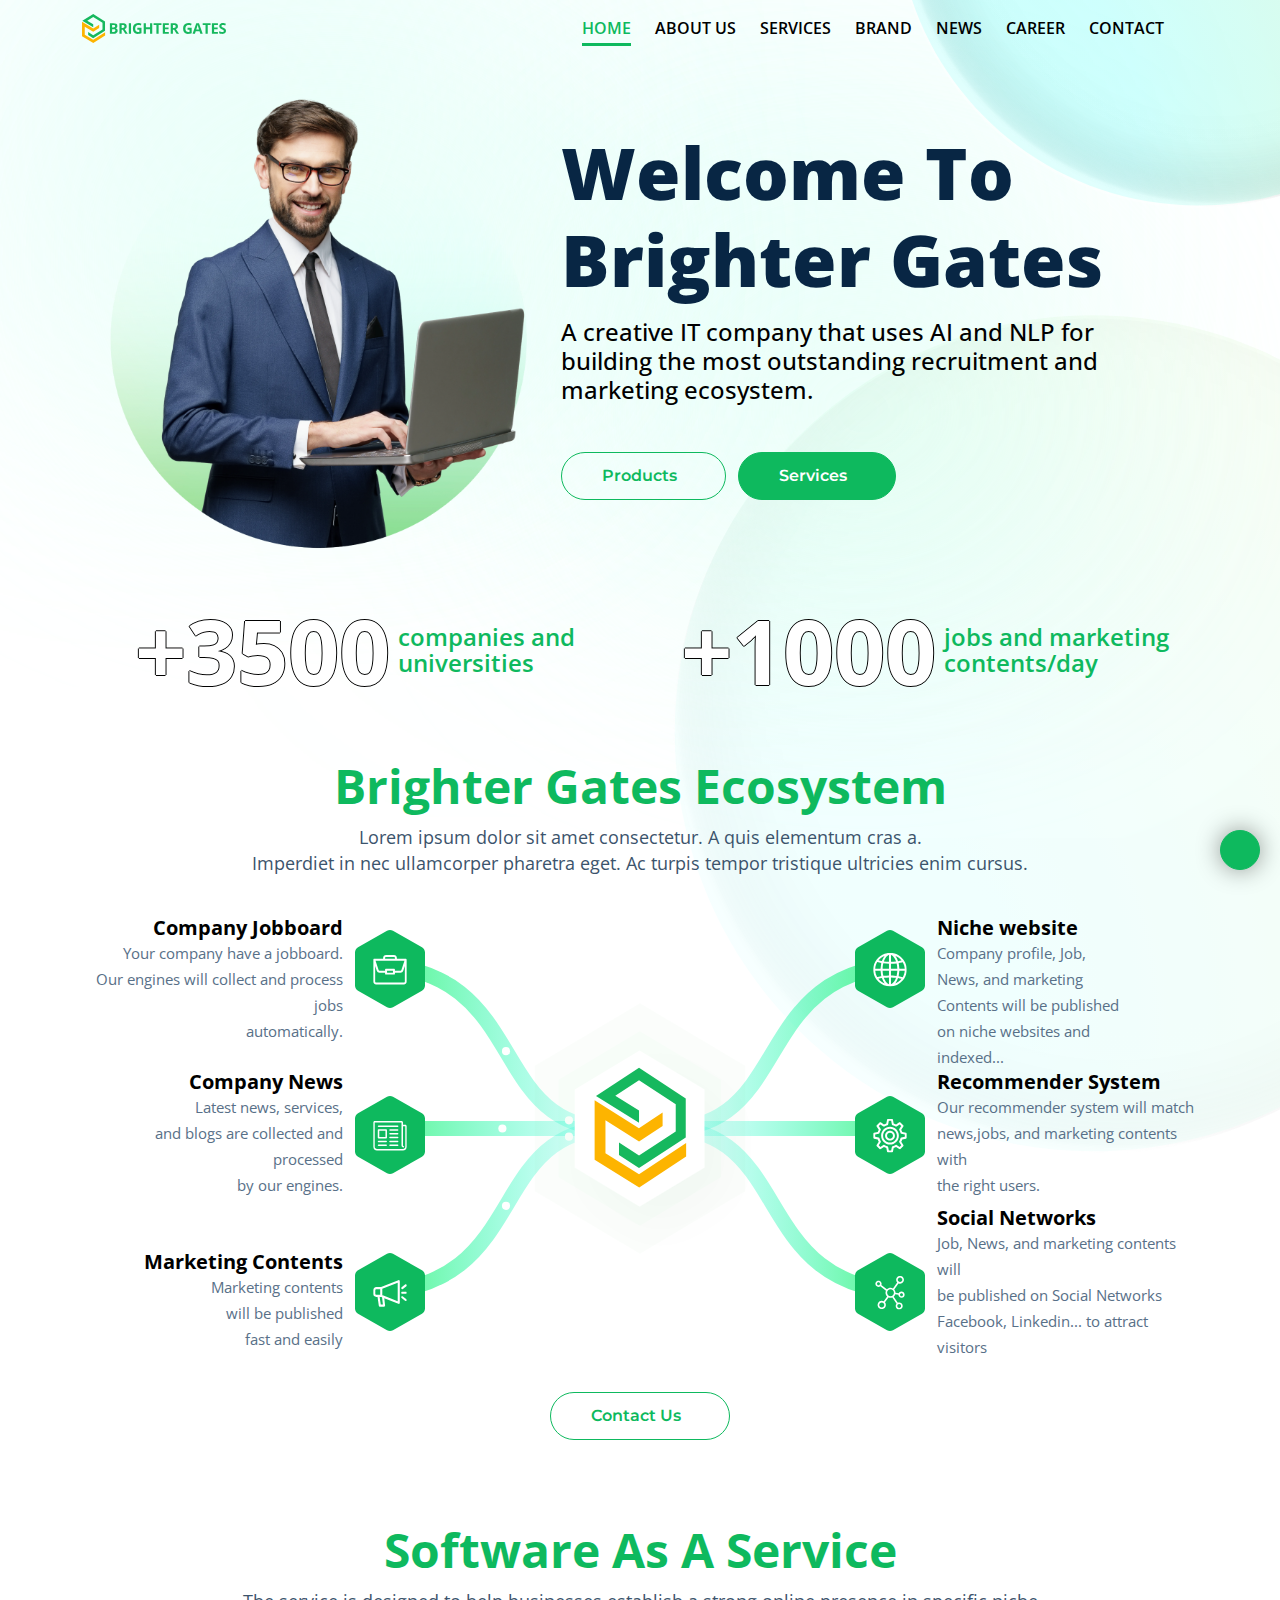
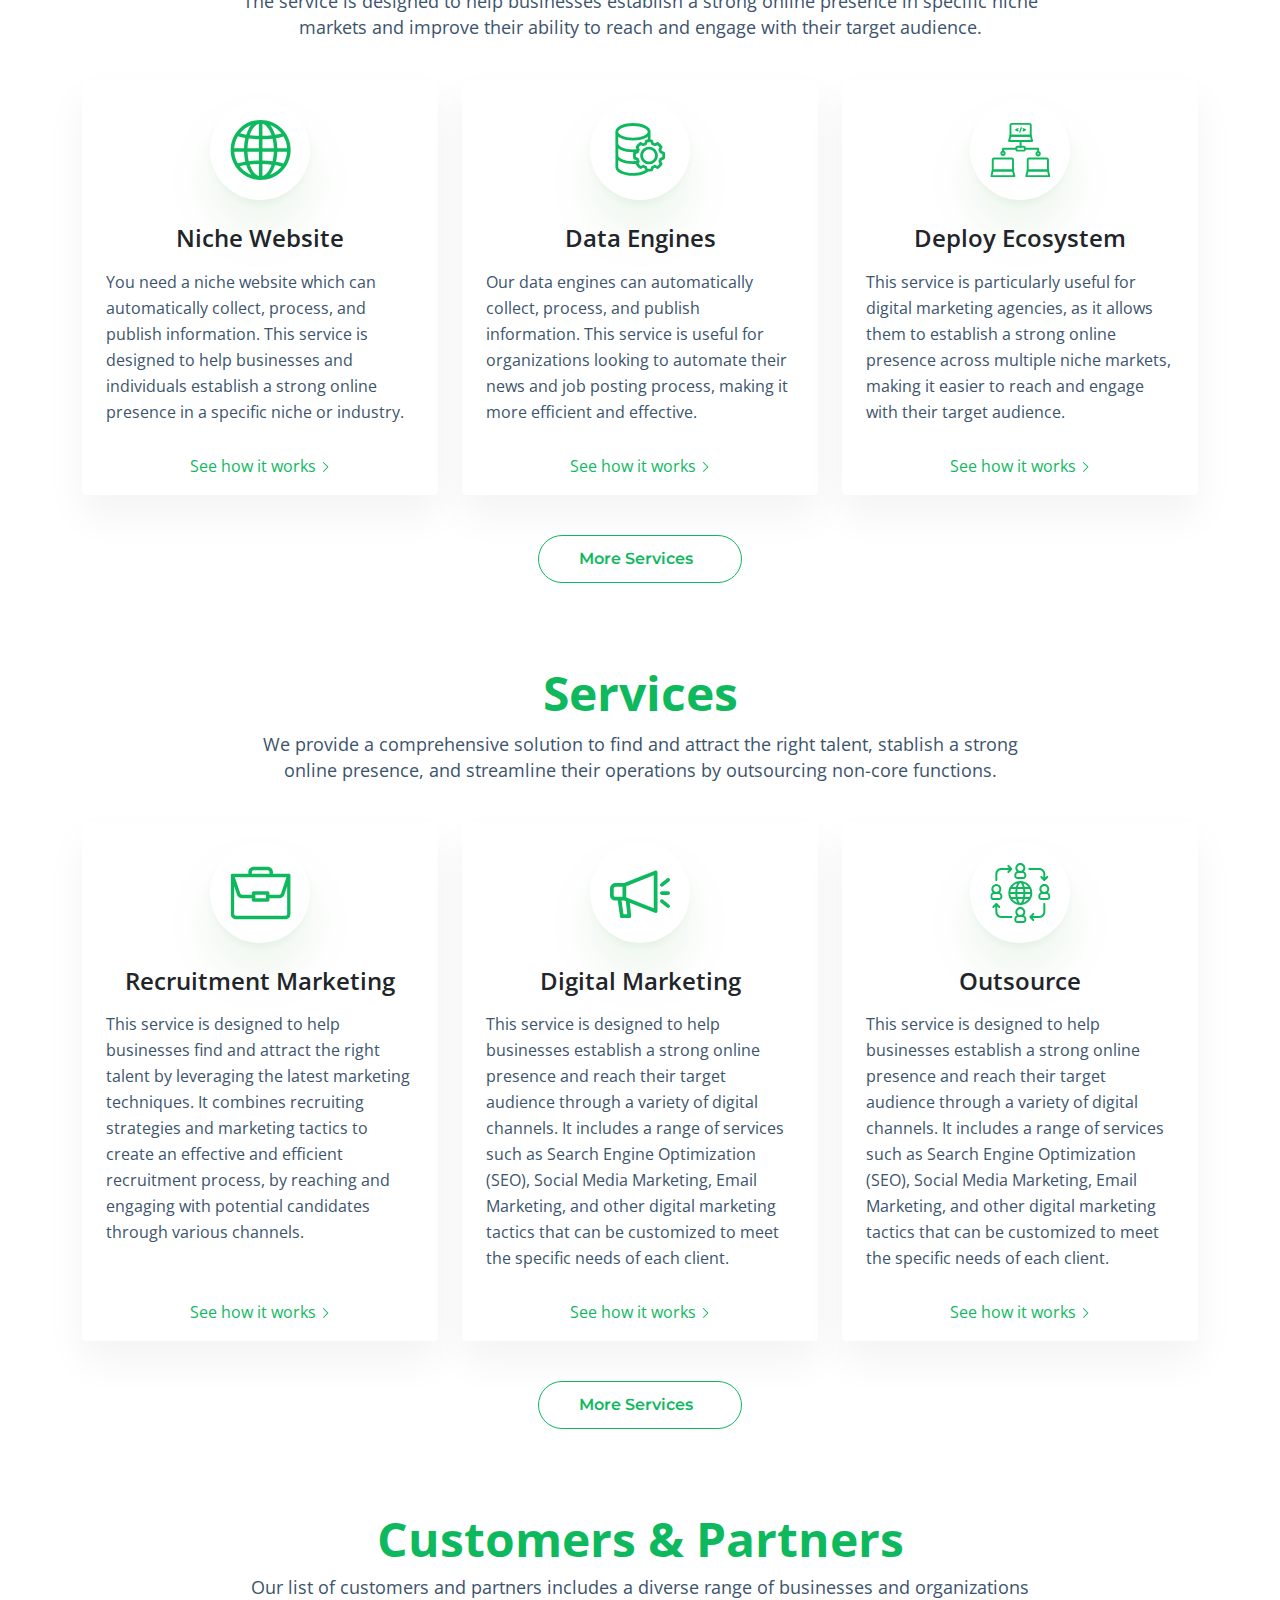
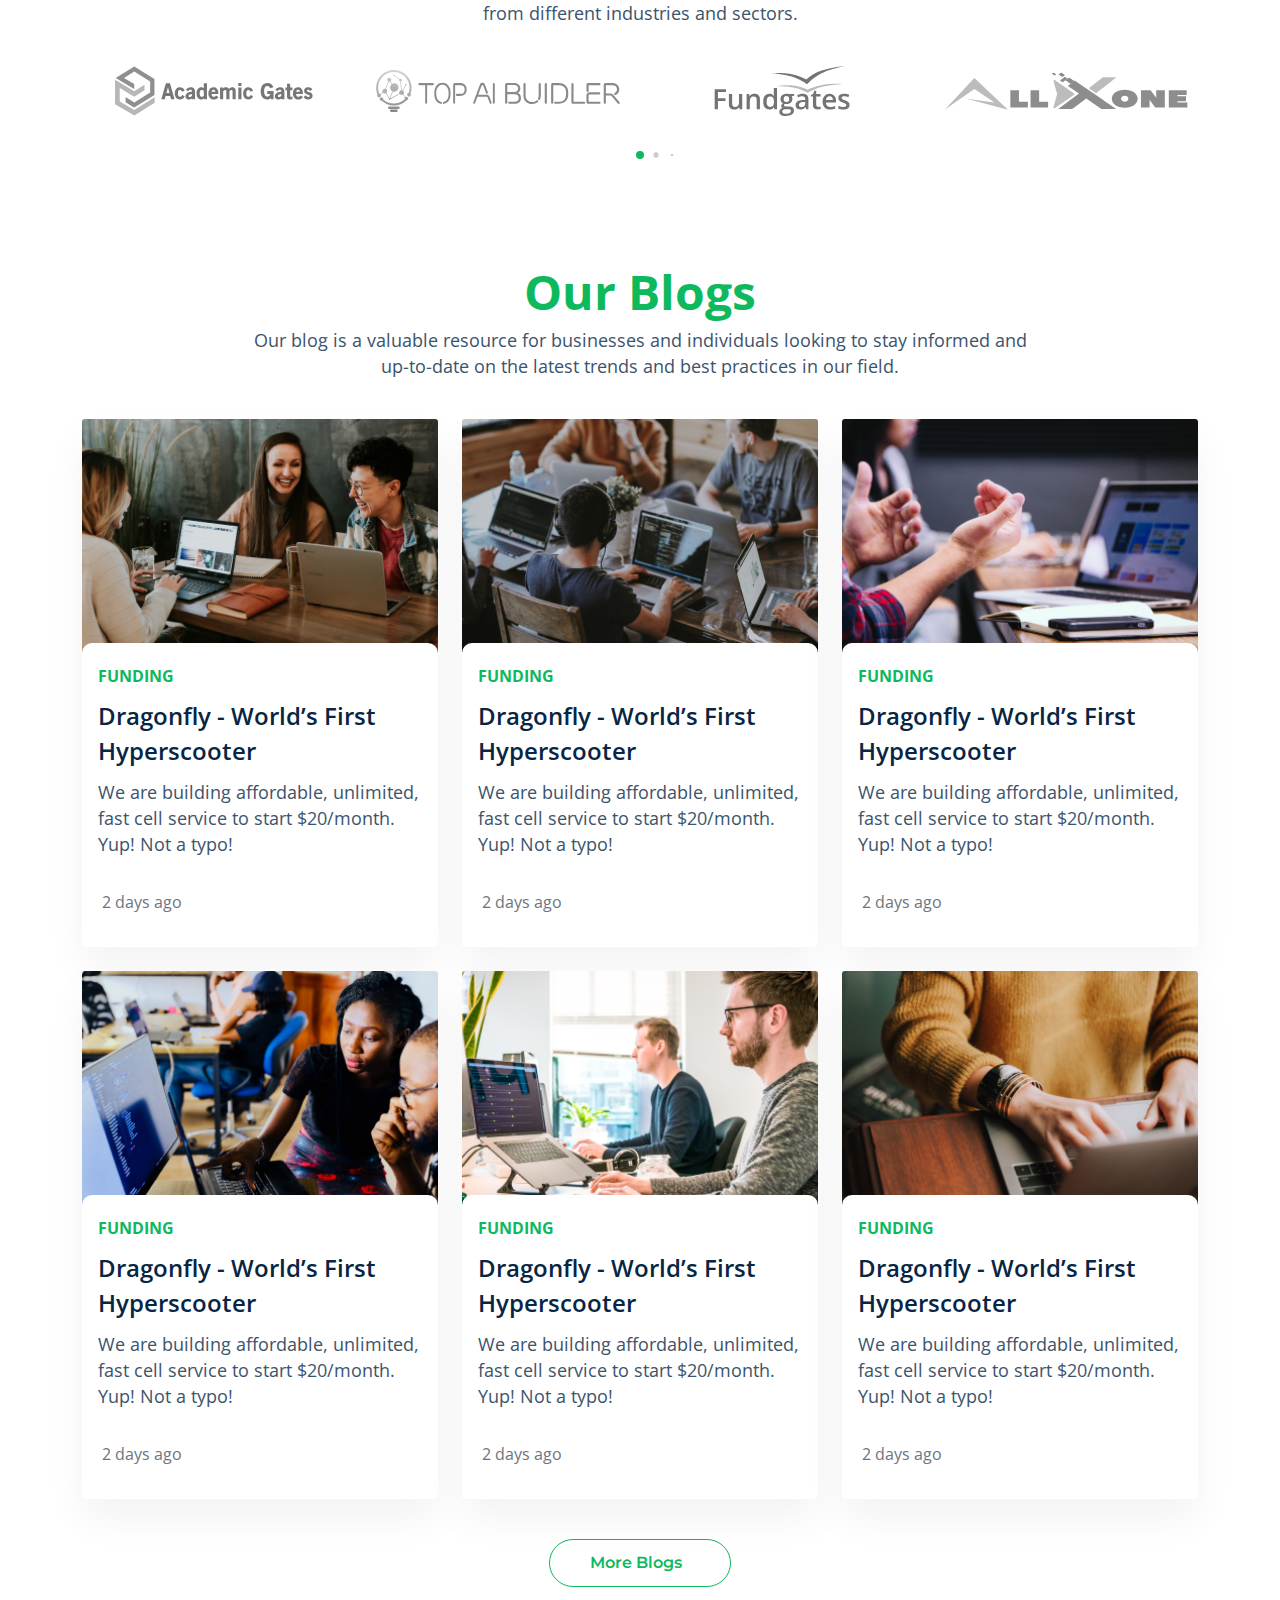
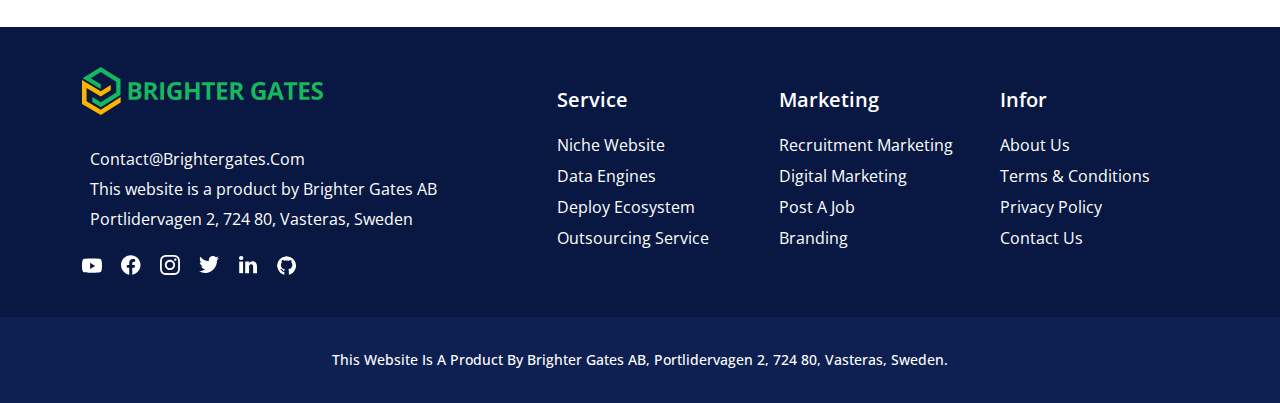
==== index.html @ 7998d8d5 "homepage8" ====
<!DOCTYPE html>
<html lang="en-US">

<head>
    <meta http-equiv="Content-Type" content="text/html; charset=UTF-8">
    <meta name="viewport" content="width=device-width, initial-scale=1">
    <meta http-equiv="X-UA-Compatible" content="IE=edge">
    <meta name="description" content="">
    <meta name="keyword" content="">
    <meta name="author" content="">
    <meta property="og:image" content="assets/img/banner.png">
    <!-- Title -->
    <title>Digital Marketing</title>
    <!-- Favicon -->
    <link rel="icon" type="image/png" sizes="32x32" href="./assets/img/hp-logo4.png">
    <!--Bootstrap css-->
    <link rel="stylesheet" href="assets/css/bootstrap.css">
    <!--Font Awesome css-->
    <link rel="stylesheet" href="https://cdnjs.cloudflare.com/ajax/libs/font-awesome/5.15.0/css/all.min.css"
        integrity="sha512-BnbUDfEUfV0Slx6TunuB042k9tuKe3xrD6q4mg5Ed72LTgzDIcLPxg6yI2gcMFRyomt+yJJxE+zJwNmxki6/RA=="
        crossorigin="anonymous" referrerpolicy="no-referrer" />
    <!--Slicknav css-->
    <link rel="stylesheet" href="assets/css/slicknav.min.css">
    <!--Swiper css-->
    <link rel="stylesheet" href="assets/css/swiper-bundle.min.css">
    <!--style css-->
    <link rel="stylesheet" href="assets/css/home7-style.css">
</head>

<body>
    <header id="header" class="jobguru-header-area stick-top forsticky">

        <div class="menu-animation">
            <div id="body-background"></div>
            <div class="container">
                <div class="row align-items-center">
                    <div class="col-lg-3 menuRight">
                        <div class="site-logo">
                            <a href="index.html">
                                <img src="./assets/img/logo.svg" alt="jobguru" class="non-stick-logo" />
                                <img src="./assets/img/logo.svg" alt="jobguru" class="stick-logo" />
                            </a>
                        </div>
                        <div>
                            <span onclick="openNav()" class="navIcon">&#9776;</span>
                        </div>

                    </div>
                    <div class="col-lg-9">
                        <nav class="header-menu sidenav" id="mySidenav">
                            <div class="container position-relative">
                                <a href="javascript:void(0)" class="closebtn navIcon" onclick="closeNav()">&times;</a>
                                <nav id="navigation" class="text-end">
                                    <ul id="jobguru_navigation">
                                        <li class="active has-children">
                                            <a class="has-children-link" href="#">Home</a>
                                        </li>
                                        <li class=" has-children">
                                            <a class="has-children-link" href="#">About Us</a>
                                        </li>
                                        <li class="has-children">
                                            <a class="has-children-link" href="#">Services</a>
                                        </li>
                                        <li class="has-children">
                                            <a class="has-children-link" href="#">Brand</a>
                                        </li>
                                        <li class="has-children">
                                            <a class="has-children-link" href="#">News</a>
                                        </li>
                                        <li class="has-children">
                                            <a class="has-children-link" href="#">Career</a>
                                        </li>
                                        <li class="has-children">
                                            <a class="has-children-link" href="#">Contact</a>
                                        </li>
                                    </ul>
                                </nav>
                            </div>
                        </nav>
                    </div>
                </div>
            </div>
        </div>
    </header>
    <!-- Header Area End -->

    <!-- Banner Area Start -->
    <section class="jobguru-banner-area">
        <div class="banner-text">
            <div class="container">
                <div class="row align-items-center ps-4 pe-4">
                    <div class="col-lg-5 col-md-5">
                        <img width="100%" src="./assets/img/banner.png">
                    </div>
                    <div class="col-lg-7 col-md-7 banner-img">
                        <div class="banner-search">
                            <h4>
                                Welcome to<br>
                                Brighter Gates
                            </h4>
                            <h1 class="mt-3">
                                A creative IT company that uses AI and NLP for building the most outstanding recruitment
                                and marketing ecosystem.
                            </h1>
                            <div class="col-md-12">
                                <div class="load-more mt-5 text-lg-start">
                                    <a href="" class="jobguru-btn me-2">
                                        Products
                                        <i class='fas fa-arrow-right ms-2'></i>
                                    </a>
                                    <a href="" class="jobguru-btn-left mt-0 ml-2 mr-2">
                                        Services
                                        <i class='fas fa-arrow-right ms-2'></i>
                                    </a>
                                </div>
                            </div>

                        </div>
                    </div>
                </div>
            </div>
        </div>
    </section>
    <!-- Banner Area End -->

    <!-- -->
    <section class="section_50 mt-4">
        <div class="container">
            <div class="row totalJob">
                <div class="col-md-6 col-6">
                    <div class="d-lg-flex d-block align-items-center justify-content-center">
                        <div class="text-border me-2">
                            +3500
                        </div>
                        <div class="textPrimary">
                            companies and <br>
                            universities
                        </div>
                    </div>
                </div>
                <div class="col-md-6 col-6">
                    <div class="d-lg-flex d-block align-items-center justify-content-center">
                        <div class="text-border me-2">
                            +1000
                        </div>
                        <div class="textPrimary">
                            jobs and marketing<br>
                            contents/day
                        </div>
                    </div>
                </div>
            </div>
        </div>
    </section>
    <!-- -->

    <!-- -->
    <section class="section_50">
        <div class="container">
            <div class="row">
                <div class="col-md-12 mb-0 mb-md-6">
                    <div class="site-heading">
                        <h2 class="text-center mb-2">
                             Brighter Gates Ecosystem
                        </h2>
                        <p>
                            Lorem ipsum dolor sit amet consectetur. A quis elementum cras a.
                            <br>Imperdiet in nec ullamcorper pharetra eget. Ac turpis tempor tristique ultricies enim cursus.
                        </p>
                    </div>
                </div>
            </div>
            <div class="brighter row">
                <div class="item-text col-12 col-lg-3 col-md-6">
                    <div class="item-content row brighter-text brighter-text-top">
                        <div class="text col-9 col-md-9 col-lg-12">
                            <h2>Company Jobboard</h2>
                            <p>Your company have a jobboard. <br>Our engines will collect and process jobs <br>
                                automatically.</p>
                        </div>
                        <div class="img d-lg-none d-block col-3 col-md-3">
                            <embed src="./assets/img/gates-1.svg" alt="">
                        </div>
                    </div>
                    <div class="item-content row brighter-text brighter-text-center">
                        <div class="text col-9 col-md-9 col-lg-12">
                            <h2>Company News</h2>
                            <p>Latest news, services, <br> and blogs are collected and processed <br>by our engines.</p>
                        </div>
                        <div class="img d-lg-none d-block col-3 col-md-3">
                            <embed src="./assets/img/gates-2.svg" alt="">
                        </div>
                    </div>
                    <div class="item-content row brighter-text brighter-text-bottom">
                        <div class="text col-9 col-md-9 col-lg-12">
                            <h2>Marketing Contents</h2>
                            <p>Marketing contents 
                                <br>will be published 
                                <br>fast and easily
                            </p>
                        </div>
                        <div class="img d-lg-none d-block col-3 col-md-3">
                            <embed src="./assets/img/gates-3.svg" alt="">
                        </div>
                    </div>
                </div>

                <div class="brighter-center d-lg-block d-none col-lg-6 col-md-2">
                    <embed src="./assets/img/Group Animation.svg">
                    <div class="brighter-left-absolute1">
                        <embed src="./assets/img/gates-1.svg" alt="">
                    </div>
                    <div class="brighter-left-absolute2">
                        <embed src="./assets/img/gates-2.svg" alt="">
                    </div>
                    <div class="brighter-left-absolute3">
                        <embed src="./assets/img/gates-3.svg" alt="">
                    </div>
                    <div class="brighter-right-absolute1">
                        <embed src="./assets/img/gates-4.svg" alt="">
                    </div>
                    <div class="brighter-right-absolute2">
                        <embed src="./assets/img/gates-5.svg" alt="">
                    </div>
                    <div class="brighter-right-absolute3">
                        <embed src="./assets/img/gates-6.svg" alt="">
                    </div>
                </div>
                
                <div class="item-text-right col-12 col-lg-3 col-md-6">
                    <div class="item-content-right row brighter-text brighter-text-top">
                        <div class="img d-lg-none d-block col-3 col-md-3">
                            <embed src="./assets/img/gates-4.svg" alt="">
                        </div>
                        <div class="text col-9 col-md-9">
                                <h2>Niche website</h2>
                                <p>Company profile, Job, News, and marketing Contents will be published on niche
                                    websites and indexed...</p>
                        </div>

                    </div>
                    <div class="item-content-right row brighter-text">
                        <div class="img d-lg-none d-block col-3 col-md-3">
                            <embed src="./assets/img/gates-5.svg" alt="">
                        </div>
                        <div class="text col-9 col-md-9 col-lg-12">
                            <h2>Recommender System</h2>
                            <p>Our recommender system will match <br> news,jobs, and marketing contents with <br> the
                                right users.</p>
                        </div>

                    </div>
                    <div class="item-content-right row brighter-text brighter-text-bottom">
                        <div class="img d-lg-none d-block col-3 col-md-3">
                            <embed src="./assets/img/gates-6.svg" alt="">
                        </div>
                        <div class="text col-9 col-md-9 col-lg-12">
                            <h2>Social Networks</h2>
                            <p>Job, News, and marketing contents will <br> be published on Social Networks <br>
                                Facebook, Linkedin... to attract visitors</p>
                        </div>


                    </div>
                </div>
            </div>
            <div class="row">
                <div class="col-md-12 mt-4">
                    <div class="load-more">
                        <a href="" class="jobguru-btn">
                            Contact Us
                            <i class='fas fa-arrow-right ms-2'></i>
                        </a>
                    </div>
                </div>
            </div>
        </div>
    </section>
    <!-- -->

    <!-- Featured Jobs Start -->
    <section class="section_50 featuredJob">
        <div class="container">
            <div class="row">
                <div class="col-md-12 mb-0 mb-md-6">
                    <div class="site-heading">
                        <h2 class="text-center mb-2">
                            Software as A Service
                        </h2>
                        <p>
                            The service is designed to help businesses establish a strong online presence in specific
                            niche
                            <br>markets and improve their ability to reach and engage with their target audience.
                        </p>
                    </div>
                </div>
            </div>
            <div class="row">
                <div class="col-12 col-lg-4 col-md-6 d-flex feature-job-body">
                    <div class="card border-0 mb-4 shadow-min2">
                        <div class="card-body pt-7">
                            <div class="job-item">
                                <div class="job-item__title">
                                    <div class="background-icon">
                                        <embed src="./assets/img/icon-website.svg">
                                    </div>
                                </div>
                                <div class="job-item__content">
                                    <a class="" href="">
                                        <h3 class="job-title text-dark">
                                            Niche Website
                                        </h3>
                                        <p class="job-short">
                                            You need a niche website which can automatically collect, process, and
                                            publish information. This service is designed to help businesses and
                                            individuals establish a strong online presence in a specific niche or
                                            industry.
                                        </p>
                                    </a>
                                </div>
                            </div>
                        </div>
                        <div class="mt-auto p-3 pt-1">
                            <div class="text-center">
                                <a class="bs-primary" href="">
                                    See how it works
                                    <embed src="./assets/img/right-arrow.svg">
                                </a>
                            </div>
                        </div>
                    </div>
                </div>
                <div class="col-12 col-lg-4 col-md-6 d-flex feature-job-body">
                    <div class="card border-0 mb-4 shadow-min2">
                        <div class="card-body pt-7">
                            <div class="job-item">
                                <div class="job-item__title">
                                    <div class="background-icon">
                                        <embed src="./assets/img/icon-data.svg">
                                    </div>
                                </div>
                                <div class="job-item__content">
                                    <a class="" href="">
                                        <h3 class="job-title text-dark">
                                            Data Engines
                                        </h3>
                                        <p class="job-short">
                                            Our data engines can automatically collect, process, and publish
                                            information. This service is useful for organizations looking to automate
                                            their news and job posting process, making it more efficient and effective.
                                        </p>
                                    </a>
                                </div>
                            </div>
                        </div>
                        <div class="mt-auto p-3 pt-1">
                            <div class="text-center">
                                <a class="bs-primary" href="">
                                    See how it works
                                    <embed src="./assets/img/right-arrow.svg">
                                </a>
                            </div>
                        </div>
                    </div>
                </div>
                <div class="col-12 col-lg-4 col-md-6 d-flex feature-job-body">
                    <div class="card border-0 mb-4 shadow-min2">
                        <div class="card-body pt-7">
                            <div class="job-item">
                                <div class="job-item__title text-center">
                                    <div class="background-icon">
                                        <embed src="./assets/img/icon-deloy.svg">
                                    </div>
                                </div>
                                <div class="job-item__content">
                                    <a class="" href="">
                                        <h3 class="job-title text-dark">
                                            Deploy Ecosystem
                                        </h3>
                                        <p class="job-short">
                                            This service is particularly useful for digital marketing agencies, as it
                                            allows them to establish a strong online presence across multiple niche
                                            markets, making it easier to reach and engage with their target audience.
                                        </p>
                                    </a>
                                </div>
                            </div>
                        </div>
                        <div class="mt-auto p-3 pt-1">
                            <div class="text-center">
                                <a class="bs-primary" href="">
                                    See how it works
                                    <embed src="./assets/img/right-arrow.svg">
                                </a>
                            </div>
                        </div>
                    </div>
                </div>
            </div>
            <div class="row">
                <div class="col-md-12">
                    <div class="load-more">
                        <a href="" class="jobguru-btn">
                            More Services
                            <i class='fas fa-arrow-right ms-2'></i>
                        </a>
                    </div>
                </div>
            </div>
        </div>
        </div>
    </section>
    <!-- Job Tab Area End -->


    <!-- Featured Jobs Start -->
    <section class="section_50 featuredJob">
        <div class="container">
            <div class="row">
                <div class="col-md-12 mb-0 mb-md-6">
                    <div class="site-heading">
                        <h2 class="text-center mb-2">
                            Services
                        </h2>
                        <p>
                            We provide a comprehensive solution to find and attract the right talent, stablish a strong
                            <br>online presence, and streamline their operations by outsourcing non-core functions.
                        </p>
                    </div>
                </div>
            </div>
            <div class="row">
                <div class="col-12 col-lg-4 col-md-6 d-flex feature-job-body">
                    <div class="card border-0 mb-4 shadow-min2">
                        <div class="card-body pt-7">
                            <div class="job-item">
                                <div class="job-item__title">
                                    <div class="background-icon">
                                        <embed src="./assets/img/icon-recru.svg">
                                    </div>
                                </div>
                                <div class="job-item__content">
                                    <a class="" href="">
                                        <h3 class="job-title text-dark">
                                            Recruitment Marketing
                                        </h3>
                                        <p class="job-short">
                                            This service is designed to help businesses find and attract the right
                                            talent by leveraging the latest marketing techniques. It combines recruiting
                                            strategies and marketing tactics to create an effective and efficient
                                            recruitment process, by reaching and engaging with potential candidates
                                            through various channels.
                                        </p>
                                    </a>
                                </div>
                            </div>
                        </div>
                        <div class="mt-auto p-3 pt-1">
                            <div class="text-center">
                                <a class="bs-primary" href="">
                                    See how it works
                                    <embed src="./assets/img/right-arrow.svg">
                                </a>
                            </div>
                        </div>
                    </div>
                </div>
                <div class="col-12 col-lg-4 col-md-6 d-flex feature-job-body">
                    <div class="card border-0 mb-4 shadow-min2">
                        <div class="card-body pt-7">
                            <div class="job-item">
                                <div class="job-item__title">
                                    <div class="background-icon">
                                        <embed src="./assets/img/icon-marketing.svg">
                                    </div>
                                </div>
                                <div class="job-item__content">
                                    <a class="" href="">
                                        <h3 class="job-title text-dark">
                                            Digital Marketing
                                        </h3>
                                        <p class="job-short">
                                            This service is designed to help businesses establish a strong online
                                            presence and reach their target audience through a variety of digital
                                            channels. It includes a range of services such as Search Engine Optimization
                                            (SEO), Social Media Marketing, Email Marketing, and other digital marketing
                                            tactics that can be customized to meet the specific needs of each client.
                                        </p>
                                    </a>
                                </div>
                            </div>
                        </div>
                        <div class="mt-auto p-3 pt-1">
                            <div class="text-center">
                                <a class="bs-primary" href="">
                                    See how it works
                                    <embed src="./assets/img/right-arrow.svg">
                                </a>
                            </div>
                        </div>
                    </div>
                </div>
                <div class="col-12 col-lg-4 col-md-6 d-flex feature-job-body">
                    <div class="card border-0 mb-4 shadow-min2">
                        <div class="card-body pt-7">
                            <div class="job-item">
                                <div class="job-item__title text-center">
                                    <div class="background-icon">
                                        <embed src="./assets/img/icon-outsource.svg">
                                    </div>
                                </div>
                                <div class="job-item__content">
                                    <a class="" href="">
                                        <h3 class="job-title text-dark">
                                            Outsource
                                        </h3>
                                        <p class="job-short">
                                            This service is designed to help businesses establish a strong online
                                            presence and reach their target audience through a variety of digital
                                            channels. It includes a range of services such as Search Engine Optimization
                                            (SEO), Social Media Marketing, Email Marketing, and other digital marketing
                                            tactics that can be customized to meet the specific needs of each client.
                                        </p>
                                    </a>
                                </div>
                            </div>
                        </div>
                        <div class="mt-auto p-3 pt-1">
                            <div class="text-center">
                                <a class="bs-primary" href="">
                                    See how it works
                                    <embed src="./assets/img/right-arrow.svg">
                                </a>
                            </div>
                        </div>
                    </div>
                </div>
            </div>
            <div class="row">
                <div class="col-md-12">
                    <div class="load-more">
                        <a href="" class="jobguru-btn">
                            More Services
                            <i class='fas fa-arrow-right ms-2'></i>
                        </a>
                    </div>
                </div>
            </div>
        </div>
        </div>
    </section>
    <!-- Job Tab Area End -->

    <!-- Customers -->
    <section class="section_50">
        <div class="container">
            <div class="row">
                <div class="col-md-12 mb-0 mb-md-6">
                    <div class="site-heading">
                        <h2 class="text-center">
                            Customers & Partners
                        </h2>
                        <p>
                            Our list of customers and partners includes a diverse range of businesses and organizations 
                            <br>from different industries and sectors.
                        </p>
                    </div>
                </div>
            </div>

            <div class="row feature-category">
                <div class="col-md-12">
                    <div class="swiper mySwiper">
                        <div class="swiper-wrapper">
                            <div class="swiper-slide">
                                <a href="">
                                    <img src="./assets/img/Academic Gates.svg">
                                </a>
                            </div>
                            <div class="swiper-slide">
                                <a href="">
                                    <img src="./assets/img/Top AI Builder.svg">
                                </a>
                            </div>
                            <div class="swiper-slide">
                                <a href="">
                                    <img src="./assets/img/Fundgates.svg">
                                </a>
                            </div>
                            <div class="swiper-slide">
                                <a href="">
                                    <img src="./assets/img/AllXone.svg">
                                </a>
                            </div>
                            <div class="swiper-slide">
                                <a href="">
                                    <img src="./assets/img/BlockchainBreak.svg">
                                </a>
                            </div>
                            <div class="swiper-slide">
                                <a href="">
                                    <img src="./assets/img/Searchiro.svg">
                                </a>
                            </div>
                            <div class="swiper-slide">
                                <a href="">
                                    <img src="./assets/img/RoboExpress.svg">
                                </a>
                            </div>
                            <div class="swiper-slide">
                                <a href="">
                                    <img src="./assets/img/SearchaPhD.svg">
                                </a>
                            </div>
                            <div class="swiper-slide">
                                <a href="">
                                    <img src="./assets/img/Job Seo Company.svg">
                                </a>
                            </div>
                            <div class="swiper-slide">
                                <a href="">
                                    <img src="./assets/img/EnglishWork Vietnam.svg">
                                </a>
                            </div>
                            <div class="swiper-slide">
                                <a href="">
                                    <img src="./assets/img/PRnews io.svg">
                                </a>
                            </div>
                            <div class="swiper-slide">
                                <a href="">
                                    <img src="./assets/img/Electric vehicle.svg">
                                </a>
                            </div>
                            <div class="swiper-slide">
                                <a href="">
                                    <img src="./assets/img/Resume Gates.svg">
                                </a>
                            </div>
                        </div>
                    <!-- <div class="swiper-button-next"></div>
                    <div class="swiper-button-prev"></div> -->
                    
                        <div class="swiper-pagination"></div>
                    </div>
                </div>
            </div>
        </div>
    </section>
    <!--  -->
    <!-- News Blog -->
    <section class="section_50">
        <div class="container">
            <div class="row">
                <div class="col-md-12 mb-0 mb-md-6">
                    <div class="site-heading">
                        <h2 class="text-center">
                            Our Blogs
                        </h2>
                        <p>
                            Our blog is a valuable resource for businesses and individuals looking to stay informed and
                            <br>up-to-date on the latest trends and best practices in our field.
                        </p>
                    </div>
                </div>
            </div>

            <div class="row">
                <div class="col-12 col-lg-4 col-md-6 d-flex ">
                    <div class="single-blog card border-0 mb-4 shadow-min2">
                        <div class="job-item">
                            <div class="card-img-top d-flex align-items-center news-img-height news-img-relative">
                                <img src="./assets/img/blog1.png" alt="ABB"
                                    class="card-img-top news-img-obj news-img-absolute news-img-height">
                                <div class="background-blogs-img"></div>
                            </div>
                            <div class="blog-content p-3">
                                <p>
                                    <b><a class="author" href="">FUNDING</a></b>
                                </p>
                                <a class="job-item-title news-item-title" href="">
                                    <h3 class="job-title text-dark">
                                        Dragonfly - World’s First Hyperscooter
                                    </h3>
                                    <p class="job-short">
                                        We are building affordable, unlimited, fast cell service to start $20/month.
                                        Yup! Not a typo!
                                    </p>
                                </a>
                            </div>
                        </div>
                        <div class="item-footer-date mt-auto p-3 mt-4">
                            <div class="d-flex align-items-center pb-3">
                                <div>
                                    <p class="text-muted mr-2 mb-0">
                                        <i class="far fa-clock me-1"></i>2 days ago
                                    </p>
                                </div>
                            </div>
                        </div>
                    </div>
                </div>
                <div class="col-12 col-lg-4 col-md-6 d-flex ">
                    <div class="single-blog card border-0 mb-4 shadow-min2">
                        <div class="job-item">
                            <div class="card-img-top d-flex align-items-center news-img-height news-img-relative">
                                <img src="./assets/img/blog2.png" alt="ABB"
                                    class="card-img-top news-img-obj news-img-absolute news-img-height">

                                <div class="background-blogs-img"></div>
                            </div>
                            <div class="blog-content p-3">
                                <p>
                                    <b><a class="author" href="">FUNDING</a></b>
                                </p>
                                <a class="job-item-title news-item-title" href="">
                                    <h3 class="job-title text-dark">
                                        Dragonfly - World’s First Hyperscooter
                                    </h3>
                                    <p class="job-short">
                                        We are building affordable, unlimited, fast cell service to start $20/month.
                                        Yup! Not a typo!
                                    </p>
                                </a>
                            </div>
                        </div>
                        <div class="item-footer-date mt-auto p-3 mt-4">
                            <div class="d-flex align-items-center pb-3">
                                <div>
                                    <p class="text-muted mr-2 mb-0">
                                        <i class="far fa-clock me-1"></i>2 days ago
                                    </p>
                                </div>
                            </div>
                        </div>
                    </div>
                </div>
                <div class="col-12 col-lg-4 col-md-6 d-flex ">
                    <div class="single-blog card border-0 mb-4 shadow-min2">
                        <div class="job-item">
                            <div class="card-img-top d-flex align-items-center news-img-height news-img-relative">
                                <img src="./assets/img/blog3.png" alt="ABB" class="card-img-top news-img-obj news-img-absolute 
                                    news-img-height">
                                <div class="background-blogs-img"></div>
                            </div>
                            <div class="blog-content p-3">
                                <p>
                                    <b><a class="author" href="">FUNDING</a></b>
                                </p>
                                <a class="job-item-title news-item-title" href="">
                                    <h3 class="job-title text-dark">
                                        Dragonfly - World’s First Hyperscooter
                                    </h3>
                                    <p class="job-short">
                                        We are building affordable, unlimited, fast cell service to start $20/month.
                                        Yup! Not a typo!
                                    </p>
                                </a>
                            </div>
                        </div>
                        <div class="item-footer-date mt-auto p-3 mt-4">
                            <div class="d-flex align-items-center pb-3">
                                <div>
                                    <p class="text-muted mr-2 mb-0">
                                        <i class="far fa-clock me-1"></i>2 days ago
                                    </p>
                                </div>
                            </div>
                        </div>
                    </div>
                </div>
                <div class="col-12 col-lg-4 col-md-6 d-flex ">
                    <div class="single-blog card border-0 mb-4 shadow-min2">
                        <div class="job-item">
                            <div class="card-img-top d-flex align-items-center news-img-height news-img-relative">
                                <img src="./assets/img/blog4.png" alt="ABB" class="card-img-top news-img-obj news-img-absolute 
                                    news-img-height">
                                <div class="background-blogs-img"></div>
                            </div>
                            <div class="blog-content p-3">
                                <p>
                                    <b><a class="author" href="">FUNDING</a></b>
                                </p>
                                <a class="job-item-title news-item-title" href="">
                                    <h3 class="job-title text-dark">
                                        Dragonfly - World’s First Hyperscooter
                                    </h3>
                                    <p class="job-short">
                                        We are building affordable, unlimited, fast cell service to start $20/month.
                                        Yup! Not a typo!
                                    </p>
                                </a>
                            </div>
                        </div>
                        <div class="item-footer-date mt-auto p-3 mt-4">
                            <div class="d-flex align-items-center pb-3">
                                <div>
                                    <p class="text-muted mr-2 mb-0">
                                        <i class="far fa-clock me-1"></i>2 days ago
                                    </p>
                                </div>
                            </div>
                        </div>
                    </div>
                </div>
                <div class="col-12 col-lg-4 col-md-6 d-flex ">
                    <div class="single-blog card border-0 mb-4 shadow-min2">
                        <div class="job-item">
                            <div class="card-img-top d-flex align-items-center news-img-height news-img-relative">
                                <img src="./assets/img/blog5.png" alt="ABB" class="card-img-top news-img-obj news-img-absolute 
                                    news-img-height">
                                <div class="background-blogs-img"></div>
                            </div>
                            <div class="blog-content p-3">
                                <p>
                                    <b><a class="author" href="">FUNDING</a></b>
                                </p>
                                <a class="job-item-title news-item-title" href="">
                                    <h3 class="job-title text-dark">
                                        Dragonfly - World’s First Hyperscooter
                                    </h3>
                                    <p class="job-short">
                                        We are building affordable, unlimited, fast cell service to start $20/month.
                                        Yup! Not a typo!
                                    </p>
                                </a>
                            </div>
                        </div>
                        <div class="item-footer-date mt-auto p-3 mt-4">
                            <div class="d-flex align-items-center pb-3">
                                <div>
                                    <p class="text-muted mr-2 mb-0">
                                        <i class="far fa-clock me-1"></i>2 days ago
                                    </p>
                                </div>
                            </div>
                        </div>
                    </div>
                </div>
                <div class="col-12 col-lg-4 col-md-6 d-flex ">
                    <div class="single-blog card border-0 mb-4 shadow-min2">
                        <div class="job-item">
                            <div class="card-img-top d-flex align-items-center news-img-height news-img-relative">
                                <img src="./assets/img/blog6.png" alt="ABB" class="card-img-top news-img-obj news-img-absolute 
                                    news-img-height">
                                <div class="background-blogs-img"></div>
                            </div>
                            <div class="blog-content p-3">
                                <p>
                                    <b><a class="author" href="">FUNDING</a></b>
                                </p>
                                <a class="job-item-title news-item-title" href="">
                                    <h3 class="job-title text-dark">
                                        Dragonfly - World’s First Hyperscooter
                                    </h3>
                                    <p class="job-short">
                                        We are building affordable, unlimited, fast cell service to start $20/month.
                                        Yup! Not a typo!
                                    </p>
                                </a>
                            </div>
                        </div>
                        <div class="item-footer-date mt-auto p-3 mt-4">
                            <div class="d-flex align-items-center pb-3">
                                <div>
                                    <p class="text-muted mr-2 mb-0">
                                        <i class="far fa-clock me-1"></i>2 days ago
                                    </p>
                                </div>
                            </div>
                        </div>
                    </div>
                </div>
            </div>
            <div class="row">
                <div class="col-md-12">
                    <div class="load-more">
                        <a href="https://beta.roboexpress.net/news-post/post/create" class="jobguru-btn">
                            More blogs
                            <i class='fas fa-arrow-right ms-2'></i>
                        </a>
                    </div>
                </div>
            </div>
        </div>
    </section>
    <!-- News Start -->


    <!-- Footer Area Start -->
    <footer class="jobguru-footer-area">
        <div class="footer-top section_50">
            <div class="container">
                <div class="row align-items-center">
                    <div class="col-lg-5 col-md-6">
                        <div class="single-footer-widget">
                            <div class="footer-logo mb-2">
                                <a href="">
                                    <img src="./assets/img/logo.svg">
                                </a>
                            </div>
                            <ul>
                                <li class="m-0 mb-1 mt-3">
                                    <a class="text-gray" href="">
                                        <i class="fa fa-envelope me-2"></i>contact@brightergates.com</a>
                                </li>
                                <li class="m-0 mb-1">
                                    <span class="text-gray">
                                        <i class="fa fa-copyright me-2"></i>This website is a product by
                                        Brighter Gates AB</span>
                                </li>
                                <li class="m-0 mb-1">
                                    <span class="text-gray">
                                        <i class="fa fa-map-marker me-2"></i>Portlidervagen 2, 724 80, Vasteras,
                                        Sweden</span>
                                </li>
                            </ul>
                            <ul class="footer-social">
                                <li>
                                    <a href="#" class="">
                                        <img src="./assets/img/logo-footer.svg">
                                    </a>
                                </li>
                                <li>
                                    <a href="#" class="linkedin">
                                        <img src="./assets/img/logo-footer-1.svg">
                                    </a>
                                </li>
                                <li>
                                    <a href="#" class="linkedin">
                                        <img src="./assets/img/logo-footer-2.svg">
                                    </a>
                                </li>
                                <li>
                                    <a href="#" class="linkedin">
                                        <img src="./assets/img/logo-footer-3.svg">
                                    </a>
                                </li>
                                <li>
                                    <a href="#" class="linkedin">
                                        <img src="./assets/img/logo-footer-4.svg">
                                    </a>
                                </li>
                                <li>
                                    <a href="#" class="linkedin">
                                        <img src="./assets/img/logo-footer-5.svg">
                                    </a>
                                </li>
                            </ul>
                        </div>
                    </div>
                    <div class="col-lg-7 col-md-6">
                        <div class="row">
                            <div class="col-lg-4 col-md-6">
                                <div class="single-footer-widget">
                                    <h3>Service</h3>
                                    <ul>
                                        <li><a href="">Niche Website</a></li>
                                        <li><a href="#">Data Engines</a></li>
                                        <li><a href="">Deploy Ecosystem</a></li>
                                        <li><a href="">Outsourcing Service</a></li>
                                    </ul>
                                </div>
                            </div>
                            <div class="col-lg-4 col-md-6">
                                <div class="single-footer-widget">
                                    <h3>Marketing</h3>
                                    <ul>
                                        <li><a href="">Recruitment Marketing</a>
                                        </li>
                                        <li><a href="">Digital Marketing</a>
                                        </li>
                                        <li><a href="">Post a Job</a>
                                        </li>
                                        <li><a href="">Branding</a>
                                        </li>
                                    </ul>
                                </div>
                            </div>
                            <div class="col-lg-4 col-md-6">
                                <div class="single-footer-widget">
                                    <h3>Infor</h3>
                                    <ul>
                                        <li><a href="">About us</a>
                                        </li>
                                        <li><a href="">Terms &amp; Conditions</a>
                                        </li>
                                        <li><a href="">Privacy Policy</a>
                                        </li>
                                        <li><a href="">Contact us</a>
                                        </li>
                                    </ul>
                                </div>
                            </div>
                        </div>
                    </div>
                </div>
            </div>
        </div>
        <div class="footer-copyright">
            <div class="container">
                <div class="row">
                    <div class="col-lg-12">
                        <div class="copyright-left">
                            <p>This website is a product by Brighter Gates AB, Portlidervagen 2, 724 80, Vasteras,
                                Sweden.
                            </p>
                        </div>
                    </div>
                </div>
            </div>
        </div>
    </footer>
    <!-- Footer Area End -->

    <!-- btnTop -->
    <div class="btntoTop active"><i class="fas fa-chevron-up"></i></div>
    <!--  -->
    <!--Jquery js-->
    <script src="assets/js/jquery-3.0.0.min.js"></script>
    <!--Popper js-->
    <script src="assets/js/popper.min.js"></script>
    <!--Bootstrap js-->
    <script src="assets/js/bootstrap.min.js"></script>
    <!--Main js-->
    <script src="assets/js/main.js"></script>

    <!-- Click menu -->
    <script src="https://ajax.googleapis.com/ajax/libs/jquery/3.6.0/jquery.min.js"></script>
    <script src="./assets/js/clickmenu.js"></script>
    <script>
        $(window).load(function () {
            $('.carousel').carousel('pause');
        });
    </script>

    <!-- Swiper JS -->
    <script src="https://unpkg.com/swiper@8/swiper-bundle.min.js"></script>
    <script>
        var swiper = new Swiper(".mySwiper", {
        slidesPerView: 1,
        spaceBetween: 10,
        pagination: {
            el: ".swiper-pagination",
            dynamicBullets: true,
        },
        breakpoints: {
          "@0.00": {
            slidesPerView: 2,
            spaceBetween: 10,
          },
          "@0.5": {
            slidesPerView: 3,
            spaceBetween: 20,
          },
          "@1.00": {
            slidesPerView: 4,
            spaceBetween: 20,
          },
          "@1.50": {
            slidesPerView: 5,
            spaceBetween: 20,
          },
        },
      });
    </script>

</body>

</html>
---- assets/css/home7-style.css ----
/*================================================
01 - IMPORTED CSS
==================================================*/

@import url("https://fonts.googleapis.com/css?family=Open+Sans:400,600,700,800");
@import url("https://fonts.googleapis.com/css?family=Montserrat:400,500,600,700,800");
@import url("https://fonts.googleapis.com/css?family=Raleway:400,500,600,700,900");

:root {
  --bs-primary: #0EB95E !important;
  --bs-background: #081842 !important;
  --bs-violet: #791cc6 !important;
  --bs-black: #030615 !important;
}

/*================================================
02 - DEFAULT CSS
==================================================*/

body {
  background-image: url("../img/Background\ Elements.svg");
  background-repeat: no-repeat;
  background-size: 100%;
  color: #000;
  font-family: "Open Sans", sans-serif;
  font-size: 16px;
  font-weight: 400;
  line-height: 26px;
  overflow-wrap: break-word;
  word-break: normal;
  transition: 0.5s;
}
.stop-scrolling {
  height: 100%;
  overflow: hidden;
}
html,
body {
  height: 100%;
}

img {
  max-width: 100%;
  height: auto;
}

a {
  text-decoration: none;
}
a:hover {
  color: var(--bs-primary);
}
p {
  color: #3C546C;
  margin: 0;
}
.bs-primary {
  color: var(--bs-primary);
}
.subscribe-btn {
  padding: 18px 40px;
  text-transform: capitalize;
  color: #fff;
  font-family: "Montserrat", sans-serif;
  font-weight: 500;
  background: #2A66DB;
  border-top-right-radius: 4px;
  border-bottom-right-radius: 4px;
  transition: .3s;
}
.subscribe-inp {
  padding: 14px;
  width: 30%;
  border: 1px solid #2A66DB;
  background-color: rgba(0, 0, 0, 0);
  border-top-left-radius: 4px;
  border-bottom-left-radius: 4px;
}
.subscribe-inp::placeholder {
  color: #E5E7EB;
}
.jobguru-btn__job {
  display: inline-block;
  padding: 5px 20px;
  text-transform: capitalize;
  color: #fff;
  font-family: "Montserrat", sans-serif;
  font-weight: 500;
  background: transparent;
  border-radius: 4px;
  border: 2px solid var(--bs-primary);
  color: var(--bs-primary);
  border-radius: 99px;
}
.jobguru-btn__job:hover {
  background-color: var(--bs-primary);
  color: #fff;
}
.jobguru-banner-btn {
  display: inline-block;
  padding: 8px 30px;
  text-transform: capitalize;
  color: var(--bs-primary);
  font-family: "Montserrat", sans-serif;
  font-weight: 600;
  border-radius: 4px;
  transition: .3s;
  background: transparent;
  border: 1px solid var(--bs-primary);
  border-radius: 1000px;
}
.jobguru-banner-btn:hover {
  box-shadow: 0px 0px 30px rgb(0 0 0 / 30%);
    color: #fff;
    background-color: var(--bs-primary);
    border: 1px solid var(--bs-primary);
}
.jobguru-btn-left {
  display: inline-block;
  padding: 10px 40px;
  text-transform: capitalize;
  color: #fff;
  font-family: "Montserrat", sans-serif;
  font-weight: 600;
  border-radius: 1000px;
  transition: .3s;
  background-color: var(--bs-primary);
  border: 1px solid var(--bs-primary);
}
.jobguru-btn {
  display: inline-block;
  padding: 10px 40px;
  text-transform: capitalize;
  color: var(--bs-primary);
  font-family: "Montserrat", sans-serif;
  font-weight: 600;
  border-radius: 1000px;
  transition: .3s;
  border: 1px solid var(--bs-primary);
}
.jobguru-btn:hover, .jobguru-btn-left:hover {
  background-color: var(--bs-primary);
  color: #fff;
  box-shadow: 0px 0px 30px rgb(0 0 0 / 30%);
}
.jobguru-post {
  display: inline-block;
  padding: 5px 20px;
  text-transform: capitalize;
  color: #fff;
  font-family: "Montserrat", sans-serif;
  font-weight: 500;
  background: var(--bs-primary);
  border-radius: 4px;
  font-size: 0.875rem;
  transition: .3s;
}
.jobguru-post:hover {
  box-shadow: 0px 0px 30px rgb(0 0 0 / 30%);
  color: #fff;
}
header .signIn-btn {
  display: inline-block;
  padding: 4px 20px;
  padding-bottom: 0;
  text-transform: capitalize;
  color: var(--bs-primary) !important;
  font-family: "Montserrat", sans-serif;
  font-weight: 600;
  background: transparent;
}
header .signUp-btn {
  display: inline-block;
  padding: 4px 20px;
  text-transform: capitalize;
  color: var(--bs-primary) !important;
  font-family: "Montserrat", sans-serif;
  font-weight: 600;
  border-radius: 8px;
  border: 1px solid var(--bs-primary);
  margin-left: 15px;
}
header .signUp-btn:hover {
  background-color: var(--bs-primary);
  color: #fff !important;
}

header .jobguru-btn:hover {
  background: var(--bs-primary) none repeat scroll 0 0;
}
.jobguru-btn-danger {
  display: inline-block;
  padding: 10px 30px;
  text-transform: capitalize;
  color: #fff;
  font-family: "Montserrat", sans-serif;
  font-weight: 500;
  background: #c92813 none repeat scroll 0 0;
  border-radius: 4px;
}
.jobguru-btn-danger:hover {
  background: #ad210e none repeat scroll 0 0;
  color: #fff;
}

.jobguru-btn-2 {
  display: inline-block;
  padding: 10px 30px;
  text-transform: capitalize;
  color: #fff;
  font-family: "Montserrat", sans-serif;
  font-weight: 500;
  background: var(--bs-primary) none repeat scroll 0 0;
  border-radius: 4px;
}

.load-more {
  text-align: center;
  margin-top: 1rem;
}
.site-heading {
  margin-bottom: 2.5rem;
}
.site-heading h2 {
  font-family: "Open Sans", sans-serif;
  text-transform: capitalize;
  font-weight: 700;
  color: var(--bs-primary);
  line-height: 60px;
  font-size: 48px;
  margin-bottom: 5px;
}
.site-heading p {
  color: #3C546C;
  font-size: 18px;
  text-align: center;
}
.block__head-link {
  font-size: 0.875rem;
  padding-top: 5px;
}

.no-pad-left {
  padding-left: 0;
}

.no-pad-right {
  padding-right: 0;
}

.no-pad-all {
  padding: 0;
}

h1,
h2,
h3,
h4,
h5,
h6 {
  margin: 0;
  padding: 0;
}

a {
  color: #000;
  text-decoration: none;
}

a:focus {
  text-decoration: none;
  outline: medium none;
  color: inherit;
}

input:focus,
textarea:focus,
button:focus,
select:focus {
  outline: medium none;
}

tbody,
tfoot,
thead,
tr,
th,
td {
  margin: 0;
  padding: 0;
  border: 0;
  font-size: 100%;
  font: inherit;
  vertical-align: baseline;
}

ul,
ol {
  margin: 0;
  padding: 0;
}

li {
  list-style-type: none;
}

.section_30 {
  padding: 30px 0;
}

.section_50 {
  padding: 40px 0;
}

.section_T50 {
  padding-top: 50px;
}

/*  */
.brighter-center {
  position: relative;
  padding: 40px 0 !important;
}
.brighter-left-absolute1 {
  position: absolute;
  top: 3%;
  left: 0;
}
.brighter-left-absolute2 {
  position: absolute;
  top: 41%;
  left: 0;
}
.brighter-left-absolute3 {
  position: absolute;
  bottom: 3%;
  left: 0;
}
.brighter-right-absolute1 {
  position: absolute;
  top: 3%;
  right: 0;
}
.brighter-right-absolute2 {
  position: absolute;
  top: 41%;
  right: 0;
}
.brighter-right-absolute3 {
  position: absolute;
  bottom: 3%;
  right: 0;
}
.item-content h2 ,.item-content-right h2{
  font-size: 20px;
  margin: 0px;
  font-weight: bold;
}
.item-content p , .item-content-right p{
  font-size: 15px;
  color: #587088;
  
}
.item-content{
  text-align: end;
}
.item-content-right{
  text-align: start;
}
.item-content ,.item-content-right{
  display: flex;
  height: 33.33%;
  align-items: center;
}

.brighter-text-top {
  align-items: flex-start;
}
.brighter-text-bottom {
  align-items: flex-end;
}
.swiper-slide img {
  width: 100%;
  height: 50px;
  padding: 0 10px;
  filter: grayscale(100%);
  -webkit-filter: grayscale(100%);
  -moz-filter: grayscale(100%);
  -ms-filter: grayscale(100%);
  -o-filter: grayscale(100%);
}
.swiper-slide img:hover{
  filter: grayscale(0%);
  -webkit-filter: grayscale(0%);
  -moz-filter: grayscale(0%);
  -ms-filter: grayscale(0%);
  -o-filter: grayscale(0%);
}
.swiper-pagination {
  position: relative;
  margin-top: 2.5rem;
}
.swiper-pagination-bullet-active {
  background-color: var(--bs-primary) !important;
}
/*  */
/*================================================
03 - RESPONSIVE CSS
==================================================*/

.jobguru-responsive-menu {
  display: none;
  position: absolute;
  right: 0;
  top: 0px;
  width: 100%;
  z-index: 999;
}

.slicknav_nav a {
  font-size: 14px;
  margin: 0;
  text-transform: capitalize;
  -webkit-transition: all 0.4s ease 0s;
  transition: all 0.4s ease 0s;
  color: #000;
}

.slicknav_menu {
  background: transparent;
}

.slicknav_menutxt {
  display: none !important;
}

.slicknav_arrow {
  float: right;
  color: var(--bs-primary);
}

.slicknav_nav a:hover {
  border-radius: 0;
}

.slicknav_nav .slicknav_row:hover {
  border-radius: 0;
}

.slicknav_nav a:hover,
.slicknav_nav .slicknav_row:hover {
  background: var(--bs-primary) none repeat scroll 0 0;
  color: #fff;
}

.slicknav_nav a:hover .slicknav_arrow {
  color: #fff;
}

.slicknav_nav a:hover a {
  color: #fff;
}

.slicknav_nav li {
  border-bottom: 1px solid #ddd;
}

.slicknav_nav {
  background: #fff none repeat scroll 0 0;
  border-top: 1px solid var(--bs-primary);
  box-shadow: 0 0 25px rgba(0, 0, 0, 0.19);
}

.slicknav_btn {
  background-color: transparent !important;
  line-height: 0;
  margin-right: 0px;
  margin-top: 5px;
}

.slicknav_menu .slicknav_icon {
  float: none !important;
  margin: 0;
}

.slicknav_icon-bar {
  height: 3px !important;
  margin: 5px 0;
  width: 30px !important;
}

.slicknav_menu .slicknav_icon-bar {
  background-color: #fff;
}

.jobguru-header-area.stick-top.sticky .slicknav_menu .slicknav_icon-bar,
.jobguru-header-area.home-3-page .slicknav_menu .slicknav_icon-bar {
  background-color: rgb(0 174 244);
}

/*================================================
04 - PAGINATION CSS
==================================================*/

.pagination-box-row {
  text-align: center;
}

.pagination-box-row p {
  display: inline-block;
  font-size: 15px;
  color: #444;
  margin-right: 15px;
}

.pagination {
  margin-top: 50px;
  text-align: center;
  float: none;
  display: inline-block;
}

.pagination li {
  display: inline-block;
  margin-right: 5px;
}

.pagination li:last-child {
  margin-right: 0;
}

.pagination li a {
  display: block;
  width: 35px;
  height: 35px;
  font-size: 15px;
  line-height: 35px;
  border-radius: 50%;
  color: #111;
  font-weight: 500;
}

.pagination li.active a,
.pagination li a:hover {
  background: var(--bs-primary) none repeat scroll 0 0;
  color: #fff;
}

.banner-form-box {
  display: -webkit-box;
  display: -ms-flexbox;
  display: flex;
  width: 80%;
  background-color: #fff;
  border-radius: 4px;
  box-shadow: 0 2px 12px rgba(0, 0, 0, 0.09);
  margin: 20px auto 0;
}

.banner-form-input {
  padding: 10px 12px;
  border-right: 1px solid #e4e4e4;
  -webkit-box-flex: 1;
  -ms-flex: 1;
  flex: 1;
  -webkit-box-align: center;
  -ms-flex-align: center;
  align-items: center;
  display: -webkit-box;
  display: -ms-flexbox;
  display: flex;
  position: relative;
}

.banner-form-input:last-child {
  display: -webkit-box;
  display: -ms-flexbox;
  display: flex;
  -webkit-box-align: center;
  -ms-flex-align: center;
  align-items: center;
  margin: 0;
  -webkit-box-flex: 0.2;
  -ms-flex: 0.2;
  flex: 0.2;
  border-right: 0px;
}

.banner-form-input input,
select {
  padding: 5px 10px;
  width: 100%;
  border: medium none;
}

.banner-form-input button {
  position: absolute;
  left: 0;
  top: 0;
  height: 100%;
  margin: 0;
  width: 100%;
  border: medium none;
  cursor: pointer;
  background: #25ad60 none repeat scroll 0 0;
  color: #fff;
  border-radius: 0px 4px 4px 0px;
  -webkit-transition: all 0.4s ease 0s;
  transition: all 0.4s ease 0s;
}

.banner-form-input button:hover {
  background: #1e8d4e none repeat scroll 0 0;
}

.banner-form-input .select2 {
  width: 100% !important;
  text-align: left;
  padding: 5px 10px;
}
/*================================================
06 - BTN TOP CSS
==================================================*/
.btntoTop {
  color: #ffffff;
  vertical-align: middle;
  background-color: var(--bs-primary);
  border: 1px solid var(--bs-primary);
  border-radius: 50%;
  bottom: 30px;
  cursor: pointer;
  height: 40px;
  line-height: 33px;
  opacity: 0;
  -ms-filter: "progid:DXImageTransform.Microsoft.Alpha(Opacity=0)";
  position: fixed;
  right: 20px;
  text-align: center;
  -webkit-transition: opacity 0.4s ease 0s;
  transition: opacity 0.4s ease 0s;
  width: 40px;
  z-index: 99999;
  box-shadow: 0 0 25px rgba(0, 0, 0, 0.42);
}

.btntoTop.active {
  opacity: 1;
  -ms-filter: "progid:DXImageTransform.Microsoft.Alpha(Opacity=100)";
  -webkit-transition: all 0.4s ease 0s;
  transition: all 0.4s ease 0s;
}

.btntoTop.active:hover {
  background: #3454f1d5 none repeat scroll 0 0;
  border: 1px solid #fff;
  opacity: 0.8;
  -ms-filter: "progid:DXImageTransform.Microsoft.Alpha(Opacity=80)";
}

.btntoTop.active.btntoTop:hover:before {
  color: #fff;
}

.navIcon {
  display: none;
}
/*================================================
07 - HEADER CSS
==================================================*/

.jobguru-header-area {
  padding: 10px 0;
}

.jobguru-header-area .container-fluid {
  padding: 0 30px;
}

.forsticky {
  position: absolute;
  left: 0;
  top: 0;
}

.stick-top {
  position: absolute;
  left: 0;
  top: 0;
  width: 100%;
  z-index: 12;
}
.forsticky.sticky {
  position: fixed;
  left: 0;
  top: 0;
  background: #fff;
  -ms-box-shadow: 0px 0px 30px rgba(0, 0, 0, 0.1);
  -o-box-shadow: 0px 0px 30px rgba(0, 0, 0, 0.1);
  box-shadow: 0px 0px 30px rgba(0, 0, 0, 0.1);
  z-index: 1999;
}

header,
.menu-animation nav > ul > li,
.menu-animation,
.menu-animation ul > li > a.post-jobs {
  -webkit-transition: all 0.4s ease 0s;
  transition: all 0.4s ease 0s;
}

.menu-sec .container-fluid {
  padding: 0 30px;
}

.site-logo {
  display: inline-block;
  vertical-align: middle;
  position: relative;
  z-index: 99999;
}

.site-logo img {
  width: 9rem;
}

.jobguru-header-area.stick-top.sticky .non-stick-logo {
  display: none;
}

.jobguru-header-area.stick-top .stick-logo {
  display: none;
}

.jobguru-header-area.stick-top.sticky .stick-logo {
  display: block;
}

header ul li {
  display: inline-block;
  position: relative;
  padding: 5px 10px;
}
header ul li a.has-children-link::after {
  content: '';
  height: 3px;
  width: 0;
  background: var(--bs-primary);
  position: absolute;
  left: 0;
  bottom: -5px;
  transition: 0.5s;
}
header ul li:hover a.has-children-link::after {
  width: 100%;
}
header ul li:hover a.has-children-link {
  color: var(--bs-primary) !important;
}
header ul li a {
  display: block;
  text-transform: capitalize;
  font-weight: 600;
  position: relative;
  color: #000;
  transition: 0.2s;
  text-transform: uppercase;
}
.header-right-menu ul li{
  padding: 0;
}
.has-children__down:after {
  font-family: Fontawesome;
  content: "\f0d7";
  opacity: 1;
  -ms-filter: "progid:DXImageTransform.Microsoft.Alpha(Opacity=100)";
  font-size: 16px;
  -webkit-transition: 0.2s;
  transition: 0.2s;
  opacity: 1;
  -ms-filter: "progid:DXImageTransform.Microsoft.Alpha(Opacity=100)";
  line-height: 17px;
  width: 17px;
  height: 17px;
  color: #fff;
  display: inline-block;
  border-radius: 3px;
  text-indent: 0;
  top: 1px;
  position: relative;
}

.has-children__down:hover {
  color: inherit;
}

.header-right-menu ul {
  text-align: right;
}

.header-right-menu ul li {
  display: inline-block;
}


.header-right-menu ul li a i {
  margin-right: 5px;
}

.jobguru-header-area.stick-top.sticky .header-right-menu ul li a,
.jobguru-header-area.stick-top.sticky .header-menu ul li a {
  color: #000;
}

.jobguru-header-area.stick-top.sticky .header-menu ul li a:after {
  color: #000;
}

.jobguru-header-area.stick-top.sticky .post-jobs {
  color: #000 !important;
}

header ul li.active a.has-children-link::after {
  width: 100%;
}
header ul li.active a.has-children-link {
  color: var(--bs-primary) !important;
}
.post-jobs {
  display: inline-block;
    padding: 8px 25px;
    text-transform: capitalize;
    color: #fff;
    font-family: "Montserrat", sans-serif;
    font-weight: 500;
    background: transparent;
    border-radius: 4px;
    background: var(--bs-primary);
    border-radius: 99px;
}

.post-jobs:hover {
  background: #3454f1d5 none repeat scroll 0 0;
  color: #fff;
  box-shadow: 0px 0px 30px rgb(0 0 0 / 10%);
}

/*================================================
09 - BANNER CSS
==================================================*/

.jobguru-banner-area {
  position: relative;
  width: 100%;
  padding: 80px 0 10px;
}
/* .banner__overlay {
  background: transparent linear-gradient(180deg, #2F221C 0%, #0A0A15 100%) 0% 0% no-repeat padding-box;
  opacity: 0.55;
} */
/* .banner__text {
  text-align: center;
  display: flex;
  flex-direction: column;
  justify-content: center;
}
.banner__overlay, .banner__text {
  position: absolute;
  top: 0;
  bottom: 0;
  left: 0;
  right: 0;
} */
.banner__title {
  color: #fff;
  font-weight: 900;
  font-size: 3.5rem;
}
.subscriber__title {
  color: #fff;
  font-weight: 700;
  font-size: 48px;
}
.banner__sub-title {
  color: #fff;
  font-size: 24px;
}
.subscriber__sub-title {
  color: #fff;
  font-size: 18px;
}

.banner-single-slider {
  background-position: center center !important;
  background-size: cover !important;
  background-repeat: no-repeat !important;
  background-color: transparent;
  background-image: linear-gradient(280deg, var(--bs-primary) 0%, #0f1b63 100%);
}
.banner-relative {
  position: relative;
}
.banner-text {
  z-index: 1;
  width: 100%;
  position: relative;
}
.jobguru-banner-bottom {
  position: absolute;
  width: 100%;
  bottom: 0;
}
.banner-search h4 {
  color: #082644;
  text-transform: capitalize;
  font-family: "Open Sans", sans-serif;
  font-weight: 800;
  font-size: 72px;
  margin-bottom: 15px;
}

.banner-search h1 {
  font-family: "Open Sans", sans-serif;
  font-size: 24px;
  color: #000;
  font-weight: 500;
}

.banner-form-box {
  display: -webkit-box;
  display: -ms-flexbox;
  display: flex;
  width: 80%;
  background-color: #fff;
  border-radius: 4px;
  box-shadow: 0 2px 12px rgba(0, 0, 0, 0.09);
  margin: 20px auto 0;
}

.banner-form-input {
  padding: 10px 12px;
  border-right: 1px solid #e4e4e4;
  -webkit-box-flex: 1;
  -ms-flex: 1;
  flex: 1;
  -webkit-box-align: center;
  -ms-flex-align: center;
  align-items: center;
  display: -webkit-box;
  display: -ms-flexbox;
  display: flex;
  position: relative;
}

.banner-form-input:last-child {
  display: -webkit-box;
  display: -ms-flexbox;
  display: flex;
  -webkit-box-align: center;
  -ms-flex-align: center;
  align-items: center;
  margin: 0;
  -webkit-box-flex: 0.2;
  -ms-flex: 0.2;
  flex: 0.2;
  border-right: 0px;
}

.banner-form-input input {
  padding: 5px 10px;
  width: 100%;
  border: medium none;
}

.banner-form-input button {
  position: absolute;
  left: 0;
  top: 0;
  height: 100%;
  margin: 0;
  width: 100%;
  border: medium none;
  cursor: pointer;
  background: var(--bs-primary) none repeat scroll 0 0;
  color: #fff;
  border-radius: 0px 4px 4px 0px;
  -webkit-transition: all 0.4s ease 0s;
  transition: all 0.4s ease 0s;
}

.banner-form-input button:hover {
  background: #1e8d4e none repeat scroll 0 0;
}

.banner-form-input .select2 {
  width: 100% !important;
  text-align: left;
  padding: 5px 10px;
}

.select2-container--default .select2-selection--single {
  border: 0px solid #aaa !important;
}

.select2-container--default
  .select2-selection--single
  .select2-selection__arrow {
  top: 8px;
}

.select2-container--default
  .select2-selection--single
  .select2-selection__rendered {
  text-transform: capitalize !important;
  color: #777 !important;
}

.banner-slider .owl-dots {
  text-align: center;
  position: absolute;
  bottom: 30px;
  width: 100%;
}

.banner-slider .owl-dots .owl-dot {
  display: inline-block;
}

.banner-slider .owl-dots .owl-dot span {
  -webkit-backface-visibility: visible;
  backface-visibility: visible;
  background: #eee none repeat scroll 0 0;
  border-radius: 30px;
  display: block;
  height: 5px;
  margin: 5px 5px 0;
  -webkit-transition: all 0.4s ease 0s;
  transition: all 0.4s ease 0s;
  width: 20px;
}

.banner-slider .owl-dots .owl-dot.active span,
.banner-slider .owl-dots .owl-dot:hover span {
  background: var(--bs-primary) none repeat scroll 0 0;
}

/*================================================
12 - JOB TAB AREA CSS
==================================================*/
.text-border {
  color: #fff;
  text-shadow: -1px 0 black, 0 1px black, 1px 0 black, 0 -1px black;
  font-size: 90px;
  font-weight: 700;
}
.textPrimary {
  color: var(--bs-primary);
  font-size: 24px;
  font-weight: 600;
}
.feature-job-area {
  background: #f7f7f9 none repeat scroll 0 0;
}
.feature-job-companies {
  background: var(--bs-background);
}
.feature-job-companies .job-company-name, 
.feature-job-companies p, 
.feature-job-companies a {
  color: #ffffffeb;
}
.job-categories-logo {
  position: relative;
  border-radius: 50%;
  box-sizing: border-box;
  overflow: hidden;
  display: inline-block;
}
.carousel-indicators [data-bs-target] {
  width: 20px;
  height: 0;
  border-radius: 50%;
  background: #1B6BC7;
}
.carousel-indicators {
  bottom: -40px;
}
.carousel-inner {
  overflow: inherit;
}
.feature-job-body .job-item__content .job-title {
  font-size: 24px;
  font-weight: 600;
  text-align: center;
  margin-bottom: 1rem;
}
.job-item__name {
  color: var(--bs-yellow) !important;
  font-weight: 600;
  padding: 1rem 1rem 0 1rem;
}
.job-item__name a{
  color: var(--bs-primary) !important;
}
.job-item__heart a{
  color: #6c757d !important;
}
.feature-job-body .job-item__title {
  padding: 1.25rem 1rem 0;
  border-top-left-radius: 4px;
  border-top-right-radius: 4px;
  display: flex;
  justify-content: center;
}
.background-icon {
  display: flex;
  width: 100px;
  height: 100px;
  justify-content: center;
  align-items: center;
  border-radius: 50%;
  background-color: #fff;
  box-shadow: 0px 30px 51px rgba(16, 122, 9, 0.08), 0px 4px 6.38599px rgba(16, 122, 9, 0.04);
}
.feature-job-body .job-item__content {
  padding: 1.5rem;
}

.feature-job-body .item-footer-date {
  border-top: 1px solid #f1f1f1;
}

.feature-job-body .card-body {
  padding: 0;
}

.job-categories-logo {
  height: 50px;
  width: 50px;
}
.author {
  color: var(--bs-primary);
}
.backIcon {
  width: 63px;
  height: 63px;
}
.icon-category {
  width: 63px;
  padding: 10px;
}
.job-categories-logo > div {
  width: 100%;
  height: 100%;
  background: rgb(103 135 254 / 10%);
  color: #fff;
  line-height: 50px;
  font-size: 20px;
  text-align: center;
}
.academic-job-img {
  background: #F3F4F6;
  border-radius: 1000px;
  padding: 16px;
  width: 80px;
  height: 80px;
  text-align: center;
  display: flex;
  flex-direction: column;
  justify-content: center;
}
.academic-job-img > div {
  width: 100%;
  height: 100%;
  color: #000;
  line-height: 50px;
  font-size: 28px;
  text-align: center;
}
.academic-job-img img{
  width: 100%;
  transition: transform 0.3s;
} 
.academic-job-content {
  width: calc(100% - 80px);
  padding-left: .75rem;
}
.feature-job-body .item-footer-date {
  border-top: 1px solid #f1f1f1;
}

.feature-job-body .card-body {
  padding: 0;
}

.job-categories-logo {
  height: 50px;
  width: 50px;
}
.backIcon {
  border-radius: 50%;
  background: #F8FAFD;
  width: 63px;
  height: 63px;
}
.icon-category {
  width: 60px;
    padding: 10px;
}
.job-categories-logo > div {
  width: 100%;
  height: 100%;
  background: rgb(103 135 254 / 10%);
  color: #fff;
  line-height: 50px;
  font-size: 20px;
  text-align: center;
}

.job-company-logo {
  position: relative;
  border-radius: 50%;
  background: #fff;
  border: 1px solid #202E98;
  box-sizing: border-box;
  overflow: hidden;
  display: inline-block;
}

.job-company-logo img {
  height: 100%;
}

.job-company-logo {
  height: 50px;
  width: 50px;
}

.job-company-logo > div {
  width: 100%;
  height: 100%;
  color: #000;
  line-height: 50px;
  font-size: 20px;
  text-align: center;
}

i.fa-heart-o {
  font-size: 24px;
}

i.fa-heart {
  font-size: 24px;
  color: var(--bs-violet);
}

.job-category-name {
  font-family: "Montserrat", sans-serif;
  max-width: 215px !important;
  color: #000;
  line-height: 1.5;
  font-weight: 600;
  font-size: 16px;
  text-overflow: ellipsis;
  margin-top: 30px;
}
.job-company-name {
  font-family: "Montserrat", sans-serif;
  max-width: 215px !important;
  color: #fff;
  line-height: 1.5;
  font-weight: 600;
  font-size: 16px;
  text-overflow: ellipsis;
}
.feature-universities .job-company-name {
  color: var(--bs-primary);
}
.text-muted a {
  color: #fff;
}
.shadow-min2 {
  width: 100%;
  box-shadow: 0px 20px 40px rgba(0, 0, 0, 0.05);
  /* transition: all 0.4s ease 0s; */
}

.shadow-min2:hover {
  box-shadow: 0px 55px 36px rgba(24, 208, 65, 0.09), 0px 23.4471px 17.4297px rgba(24, 208, 65, 0.0403602), 0px 6.21926px 5.93794px rgba(24, 208, 65, 0.0142158);
  /* -webkit-box-shadow: 0 0 0 2px var(--bs-primary); */
}

/* .shadow-min2:hover .academic-job-content .job-company-name{
  color: var(--bs-primary) !important;
} */
.shadow-min2:hover .academic-job-img img {
  width: 100%;
}
.shadow-min2:hover .job-title {
  color: var(--bs-primary) !important;
}
a.read-more {
  padding: 5px 15px;
  font-weight: 700;
  font-size: 14px;
  border-radius: 4px;
  color: var(--bs-primary);
}
a.read-more:hover {
  background: #2a65db2f;
}

.job-tab {
  text-align: center;
}

.job-tab .job-tab-switch {
  text-align: center;
  width: auto;
  float: none;
  display: inline-block;
  padding: 5px;
  border: 1px solid #ddd;
  border-radius: 30px;
  background: #fff none repeat scroll 0 0;
}

.job-tab-switch li {
  display: inline-block;
}

.job-tab-switch li > a {
  border-radius: 30px !important;
  display: inline-block !important;
  padding: 10px 30px !important;
  text-transform: capitalize !important;
  color: #111;
  font-family: "Montserrat", sans-serif !important;
  font-weight: 500 !important;
}

.job-tab-switch li > a.active {
  border-radius: 30px !important;
  display: inline-block !important;
  padding: 10px 30px !important;
  text-transform: capitalize !important;
  color: #fff;
  font-family: "Montserrat", sans-serif !important;
  font-weight: 500 !important;
  background: var(--bs-primary) none repeat scroll 0 0 !important;
}
.blogRight .card {
  background-color: rgba(255, 255, 255, 0);
  border: none;
}
.blogRight .card .card-body{
  padding: 0;
}
.feature-category .tab-content1,
.sidebar-list-single {
  display: flex;
  justify-content: center;
  flex-direction: column;
  /* background: #fff; */
  border: 0;
  box-shadow: 0px 20px 40px rgb(0 0 0 / 5%);
  padding: 15px;
  border-radius: 4px;
}
.feature-category .tab-content1:hover,
.sidebar-list-single:hover {
  box-shadow: 0px 0px 30px rgb(0 0 0 / 10%);
  /* -webkit-box-shadow: 0 0 0 2px var(--bs-primary);
  -moz-box-shadow: 0 0 0 2px var(--bs-primary); */
  /* box-shadow: 0 0 0 2px var(--bs-primary); */
}


.tab-content li,
.sidebar-list-single {
  display: block;
  border: 1px solid #DDDDDD;
  box-shadow: 0px 20px 40px rgb(0 0 0 / 5%);
  /* -webkit-transition: all 0.4s ease 0s; */
  /* transition: all 0.4s ease 0s; */
  padding: 20px;
  border-radius: 4px;
}
.feature-job-companies .tab-content li {
  /* background: #1D2433; */
  border: 1px solid var(--bs-violet);
}
.blogRight .tab-content li,
.sidebar-list-single {
  display: block;
  background: #fff none repeat scroll 0 0;
  box-shadow: 0px 20px 40px rgb(0 0 0 / 5%);
  /* -webkit-transition: all 0.4s ease 0s;
  transition: all 0.4s ease 0s; */
  padding: 0;
  border-radius: 0;
  border: 0;
}
.blogRight .tab-content li:hover {
  box-shadow: 0px 0px 30px rgb(0 0 0 / 10%);
    -webkit-box-shadow: 0 0 0 2px var(--bs-primary);
    -moz-box-shadow: 0 0 0 2px var(--bs-primary);
    box-shadow: 0 0 0 2px var(--bs-primary);
}
.job-sidebar-list-single {
  margin-top: 50px;
}

.sidebar-list-single .company-list-logo {
  max-width: 95px !important;
  margin-right: 20px !important;
}

.tab-content li:hover,
.sidebar-list-single:hover {
  box-shadow: 0px 0px 30px rgba(0, 0, 0, 0.1);
  -webkit-box-shadow: 0 0 0 2px var(--bs-violet);
  -moz-box-shadow: 0 0 0 2px var(--bs-violet);
  box-shadow: 0 0 0 2px var(--bs-violet);
}

.top-company-list .company-list-logo {
  background: #ecf9ff;
  width: 48px;
  height: 48px;
  border-radius: 50%;
  margin-right: 10px;
}

.company-list-logo i {
  font-size: 25px;
  color: var(--bs-primary);
}

/*================================================
13 - VIDEO AREA CSS
==================================================*/

/* .jobguru-video-area {
  background: #e8effd;
  background-size: cover;
  position: relative;
  z-index: 1;
  padding: 50px;
  border-radius: 20px;
} */

.video-container {
  text-align: center;
}

.video-container h2 {
  color: #fff;
  text-transform: capitalize;
  font-family: "Raleway", sans-serif;
  font-weight: 600;
  font-size: 40px;
  margin-bottom: 15px;
  line-height: 52px;
}

.video-container p {
  color: #fff;
  text-transform: capitalize;
  font-family: "Raleway", sans-serif;
  font-size: 20px;
  margin-bottom: 40px;
  line-height: 52px;
}
.background-blogs-img {
  background-color: #fff;
  height: 10px;
  position: absolute;
  bottom: 0;
  width: 100%;
  border-top-left-radius: 20px;
  border-top-right-radius: 20px;
}
.blog-content {
  padding-top: 10px !important;
}
.news-item-title h3 {
  font-size: 24px !important;
  line-height: 1.45 !important;
  margin-top: 10px;
  font-weight: 600;
  color: #082644 !important;
  margin-bottom: 10px;
}
.news-item-title p {
  font-size: 18px !important;
}
.news-img-height {
  height: 234px !important;
}
.ourBlog .news-img-height {
  height: 400px !important;
}
.ourBlog .blogLeft {
  background-color: #e9e9ef;
}
.blogRight .card {
  background-color: rgba(255, 255, 255, 0);
  border: none;
}
.blogRight .card .card-body {
  padding: 0;
}
.blogRight .tab-content li, .sidebar-list-single {
  display: block;
  background: #fff none repeat scroll 0 0;
  box-shadow: 0px 20px 40px rgb(0 0 0 / 5%);
  padding: 0;
  border-radius: 0;
  border: 0;
}
.ourBlog .job-company-item {
  margin-bottom: -7px;
}
.ourBlog .job-company-content {
  width: 70%;
}
.ourBlog .job-company-logo {
  border-radius: 0;
  height: 95px;
  width: auto;
}
.ourBlog .job-company-name {
  color: #000;
}
.ourBlog .job-company-logo {
  position: relative;
  background: #fff;
  border: 0;
  box-sizing: border-box;
  overflow: hidden;
  display: inline-block;
}
.ourBlog .text-muted {
  color: var(--bs-primary)!important;
  font-size: 14px;
}

.company-list-details p {
  display: inline-block;
  margin-right: 10px;
}
.job-company-logo img {
  height: 100%;
}
.card-img-top {
  width: 100%;
  top: 0;
}

.news-text-absolute {
  position: absolute;
  top: 5px;
  right: 5px;
}
.dropdown-menu a {
  color: #000 !important;
}
.news-text-muted {
  background-color: var(--bs-primary);
  color: #fff;
  font-weight: 600;
  padding: 5px 8px;
  text-align: center;
  border-radius: 0.25rem;
}

.single-blog {
  transition: all 0.2s ease 0s;
  width: 100%;
}
.featuredJob .card {
    border-radius: 4px;
}
.single-blog:hover {
  /* -webkit-transform: translateY(-4px);
  transform: translateY(-4px); */
  box-shadow: 0px 55px 36px rgba(24, 208, 65, 0.09), 0px 23.4471px 17.4297px rgba(24, 208, 65, 0.0403602), 0px 6.21926px 5.93794px rgba(24, 208, 65, 0.0142158);
}

.item-footer-date,
[class*="card-img"] {
  position: relative;
  display: block;
  flex-grow: 0;
  width: inherit;
  min-height: 1px;
}

.news-img-absolute {
  position: absolute;
}

.news-img-obj {
  -o-object-fit: cover !important;
  object-fit: cover !important;
}

.card-img,
.card-img-top,
.card-img-bottom {
  -ms-flex-negative: 0;
  flex-shrink: 0;
  width: 100%;
}

/*================================================
16 - FOOTER AREA CSS
==================================================*/

.footer-top {
  background: var(--bs-background);
  color: #8d8e92;
  position: relative;
  z-index: 1;
}
.footer-logo img {
  margin-bottom: 15px;
}

footer a:hover {
  color: var(--bs-primary);
}

ul.footer-social {
  margin-top: 15px;
}

ul.footer-social li {
  display: inline-block;
  margin-bottom: 0;
}

ul.footer-social li a {
  color: #fff;
  display: block;
  line-height: 35px;
  text-align: center;
  width: 20px;
  height: 20px;
  margin-right: 15px;
}

.single-footer-widget > h3 {
  display: inline-block;
  font-size: 20px;
  font-weight: 600;
  margin-bottom: 20px;
  text-transform: capitalize;
  color: #fff;
}
span.text-gray {
  color: #fff;
}

.latest-post-footer {
  margin-bottom: 20px;
}

.latest-post-footer:last-child {
  margin-bottom: 0;
}

.latest-post-footer-left {
  float: left;
  height: auto;
  margin-right: 10px;
  width: 65px;
}

.latest-post-footer-left > img {
  border-radius: 5px;
}

.latest-post-footer-right {
  overflow: hidden;
}

.latest-post-footer-right > h4 {
  font-family: "Montserrat", sans-serif;
  font-size: 15px;
  font-weight: 600;
  line-height: 20px;
  margin-bottom: 5px;
  text-transform: capitalize;
}

.latest-post-footer-right > h4 a {
  color: #999;
}

.latest-post-footer-right > h4 a:hover {
  color: #fff;
}

.latest-post-footer-right > p {
  color: #cecece;
  font-size: 13px;
}

.single-footer-widget li {
  margin-bottom: 5px;
}

.single-footer-widget a {
  text-transform: capitalize;
  color: #fff;
}

.single-footer-widget a i {
  margin-right: 5px;
}

.single-footer-widget li a:hover {
  color: var(--bs-primary);
}

.single-footer-widget p > i {
  color: var(--bs-primary);
  margin-right: 5px;
}

.single-footer-widget.footer-contact > p {
  margin-bottom: 5px;
}

.single-footer-widget.footer-contact > p:last-child {
  margin-bottom: 0;
}

.footer-copyright {
  background: #0D2051;
  color: #8d8e92;
  padding: 30px 0;
}
.copyright-left {
  text-align: center;
}

.copyright-left > p {
  text-transform: capitalize;
}

.copyright-left > p {
  font-weight: 500;
  font-size: 14px;
  color: #fff;
}

.copyright-left p i {
  color: #27d0ee;
  margin: 0 5px;
}

.copyright-left p a {
  color: #27d0ee;
  margin-left: 3px;
}
/* #mySidenav {
  width: 100%;
} */
.cookie-consent {
  text-align: center;
    padding: 45px;
    position: fixed;
    right: 0;
    bottom: 0;
    left: 0;
    padding: 1rem;
    background-color: #dbdbd0;
    text-align: center;
    z-index: 999;
}
.cookie-consent__message {
  color: #b1721f;
  font-size: 14px;
}
.ml-3, .mx-3 {
  margin-left: 0.75rem !important;
}
.cookie-consent__message a {
  color: var(--bs-primary);
}
.cookie-consent__cancel, .cookie-consent__agree {
  z-index: 9991;
  min-width: 85px !important;
  display: inline-block;
  font-weight: 400;
  line-height: 1.5;
  color: #212529;
  text-align: center;
  text-decoration: none;
  vertical-align: middle;
  cursor: pointer;
  -webkit-user-select: none;
  -moz-user-select: none;
  user-select: none;
  color: #b1721f;
  background-color: #ecc77e;
  padding: 0.375rem 0.75rem;
  border-radius: 0.25rem;
  font-size: 14px;
  transition: color .15s ease-in-out, background-color .15s ease-in-out, border-color .15s ease-in-out, box-shadow .15s ease-in-out;
}
.cookie-consent__cancel {
  min-width: 85px !important;
  font-size: 14px;
  background-color: #E4E6EF;
  border-color: #E4E6EF;
}
.single-category-holder {
  padding: 20px 20px;
  text-align: center;
  box-shadow: 0px 20px 40px rgba(0, 0, 0, 0.05);
  border-radius: 16px;
  background: #ffffff none repeat scroll 0 0;
  display: block;
  margin-bottom: 1.5rem;
  min-height: 165px;
  position: relative;
  z-index: 1;
  -webkit-transition: all 0.2s ease 0s;
  transition: all 0.2s ease 0s;
}

.single-category-holder::after {
  position: absolute;
  content: "";
  right: 0;
  width: 100%;
  height: 10px;
  bottom: 0;
  background: var(--bs-primary) none repeat scroll 0 0;
  z-index: -1;
  border-bottom-left-radius: 16px;
  border-bottom-right-radius: 16px;
  transition: all 0.4s ease 0s;
  opacity: 0;
}

.single-category-holder:hover {
  box-shadow: 0px 0px 30px rgb(0 0 0 / 10%);
}

.single-category-holder:hover::after {
  opacity: 1;
}
.job-categories-logo {
  height: 50px;
  width: 50px;
}

.job-categories-logo {
  position: relative;
  border-radius: 50%;
  box-sizing: border-box;
  overflow: hidden;
  display: inline-block;
}
.job-categories-logo {
  height: 50px;
  width: 50px;
}
.job-categories-logo > div {
  width: 100%;
  height: 100%;
  background: rgb(103 135 254 / 10%);
  color: #fff;
  line-height: 50px;
  font-size: 20px;
  text-align: center;
}
.company-list-logo i {
  font-size: 25px;
  color: var(--bs-primary);
}
.company-list-details > h3 {
  font-size: 18px;
  text-transform: capitalize;
  font-family: "Raleway", sans-serif;
  font-weight: 600;
  margin-top: 14px;
  margin-bottom: 5px;
  color: #202020;
}
.collapse:not(.show) {
  display: block;
}
.showCategory {
  color: #000;
  font-size: 14px;
}

#subs_img {
  height: 390px;
}
/*================================================
Responsive
==================================================*/

@media screen and (min-width: 1400px) {
  .container {
    max-width: 1320px;
  }
}

@media (min-width: 992px) and (max-width: 1169px) {
  .header-right-menu ul li a,
  .header-menu ul li a {
    padding: 5px !important;
  }
  .banner-welcome form .video-banner-input {
    width: 40%;
  }
  .top-job-company-image h3,
  .single-browse-company h3 {
    font-size: 16px;
  }
}

@media screen and (max-width: 992px) {
  .banner-search h4 {
    font-size: 36px;
}
.totalJob {
  text-align: center;
}
.totalJob .text-border {
  font-size: 60px;
  margin-bottom: 1rem;
}
.banner-text .load-more {
  display: flex;
}
  #navigation {
    padding-top: 3rem;
  }
  .brighter-text {
    display: flex;
    align-items: flex-start !important;
    margin-bottom: 1rem;
  }
  #body-background {
    background-color: rgba(0, 0, 0, 0.9);
    position: fixed;
    width: 100%;
    z-index: 2000;
    margin-top: -10px;
  }
  .header-right-menu ul li {
    padding: 5px 10px;
}
  .jobguru-banner-area {
    padding-bottom: 5px;
}
  .collapse:not(.show) {
    display: none;
  }
  .navIcon {
    display: block;
  }
  .menuRight {
    display: flex;
    justify-items: center;
    align-items: center;
  }
  .menuRight span {
    font-size: 30px;
    cursor: pointer;
    color: var(--bs-primary);
    display: none;
  }
  header.jobguru-header-area.stick-top.forsticky.sticky .menuRight span {
    color: var(--bs-primary)
  }
  header .signUp-btn {
    border-radius: 0;
    margin-left: 0;
  }
  .sidenav {
    height: 100%;
    width: 0;
    position: fixed;
    z-index: 2001;
    top: 0;
    right: 0;
    background-color: #fff;
    overflow-x: hidden;
  }
  .blogRight .tab-content li {
    margin-bottom: 1.5rem !important;
  }
  .sidenav a {
    text-decoration: none;
    line-height: 24px;
    padding: 10px 20px;
    font-size: 15px;
    text-transform: capitalize;
    color: #4a6375;
    display: block;
    transition: 0.3s;
  }

  .sidenav .closebtn {
    position: absolute;
    top: 0;
    right: 0;
    font-size: 36px;
    margin-left: 50px;
    transition: 0.5s;
  }
  .sidenav ul li {
    display: block;
  }
  .sidenav .jobguru-btn {
    border-radius: 0;
  }
  header ul li {
    display: inline-block;
    position: relative;
    padding: 10px 0;
}
  .sidenav ul li a {
    
    padding: 5px 0 !important;
  }
}

@media (min-width: 768px) and (max-width: 991px) {
  .jobguru-header-area.stick-top.sticky .header-right-menu ul li a,
.jobguru-header-area.stick-top.sticky .header-menu ul li a {
  color: #4a6375;
}
.jobguru-header-area.stick-top.sticky .header-menu ul li a:after {
  color: #4a6375;
}
  .menuRight span {
    display: block;
  }
  .jobguru-responsive-menu {
    display: block;
    width: 50%;
    z-index: 99999;
  }
  .site-logo {
    width: 100%;
    margin: 0;
    padding: 0;
  }
  .banner-text {
    top: 20%;
  }
  .header-right-menu ul li a {
    color: #000;
    text-align: center;
  }
  .header-right-menu ul li {
    display: block;
  }
  .header-right-menu .jobguru-btn {
    border: 0;
  }
  .slicknav_nav ul {
    margin: 0 10px;
  }
  .slicknav_nav,
  .slicknav_nav ul {
    overflow: inherit;
  }
  .slicknav_nav .slicknav_arrow {
    display: none;
  }
  .slicknav_nav li {
    border-bottom: 0;
  }
  .has-children__down:after {
    color: #000;
  }
  .searchApp {
    text-align: center;
    margin-top: 2rem;
  }
  
  .banner__title {
    font-size: 1.75rem;
  }
  .banner__sub-title {
    font-size: 0.875rem;
}
}

@media (max-width: 767px) {
  .totalJob .text-border {
    font-size: 40px;
  }
  .textPrimary {
    color: var(--bs-primary);
    font-size: 18px;
    font-weight: 600;
}
  .banner-search {
    margin-top: 2rem;
  }  
  .brighter-text .text {
    order: 1;
  }
  .banner-text .load-more {
    display: block;
  }
  .item-content {
    text-align: start;
  }
  .item-text-right {
    margin-top: 3rem;
  }
  .banner__image img {
    height: 250px;
  }
.banner__title {
  font-size: 1.75rem;
}
.country-col {
  width: 50%;
}
header .signIn-btn {
  padding-bottom: 4px;
}
  .jobguru-btn, .jobguru-btn-left {
    display: block;
    margin: 0 !important;
    margin-top: 20px !important;
  }
  .jobguru-banner-bottom {
    height: 18px;
    margin-top: -22px;
  }
  .subscribe-inp {
    width: 100%;
}
  .searchApp {
    text-align: center;
  }
  .menuRight span {
    display: block;
  }
  .jobguru-responsive-menu {
    display: block;
  }
  .menuRight {
    justify-content: space-between;
  }
  .jobguru-header-area.stick-top.sticky .slicknav_menu .slicknav_icon-bar,
  .jobguru-header-area.home-3-page .slicknav_menu .slicknav_icon-bar {
    background-color: rgb(0 174 244);
  }
  #nav1 {
    display: flex;
    padding: 0 1rem;
  }
  header ul li a {
    color: #000000 !important;
  }
  header ul li a:hover {
    color: #fff !important;
  }
  .banner-text {
    top: 25%;
  }
  .single-footer-widget {
    margin: 30px 0;
  }
  .jobguru-header-area {
    padding: 10px 0;
  }
  .jobguru-header-area .container-fluid {
    padding: 0;
  }
  .banner-search h2 {
    font-size: 40px;
  }
  .site-logo img {
    width: 150px;
  }
  .slicknav_nav {
    position: absolute;
    background: #fff;
    border-top: 0;
    box-shadow: none;
    width: 100%;
    top: 64px;
    margin-left: -5px;
    box-shadow: 0px 10px 10px 0px rgb(0 0 0 / 5%);
  }
  .slicknav_nav li {
    border-bottom: 0;
  }
  .header-right-menu ul li a {
    color: #000;
    text-align: center;
  }
  .header-right-menu ul li {
    display: block;
  }
  .header-right-menu .jobguru-btn {
    border: 0;
  }
  .slicknav_nav ul {
    margin: 0 10px;
  }
  .slicknav_nav a {
    text-align: left;
  }
  .slicknav_nav .slicknav_row,
  .slicknav_nav a {
    margin: 0;
  }
  .slicknav_nav,
  .slicknav_nav ul {
    overflow: inherit;
  }
  .slicknav_nav .slicknav_arrow {
    display: none;
  }
  .has-children__down:after {
    color: #000;
  }
  .slicknav_menu .slicknav_icon-bar {
    background-color: rgb(0 174 244);
  }
  #subs_img {
    height: 200px;
  }
  
  header.header-static-top {
    top: -60px !important;
  }
  header.header-fixed-top {
    top: 0 !important;
  }
}

@media only screen and (min-width: 480px) and (max-width: 767px) {
  .jobguru-responsive-menu {
    display: block;
  }
}

@media only screen and (max-width: 480px) {
  .featured_company .top-company-list {
    display: block;
    text-align: center;
  }
  .featured_company .top-company-list .company-list-logo {
    width: 100%;
    background: #ffff;
    margin-bottom: 10px;
  }
}
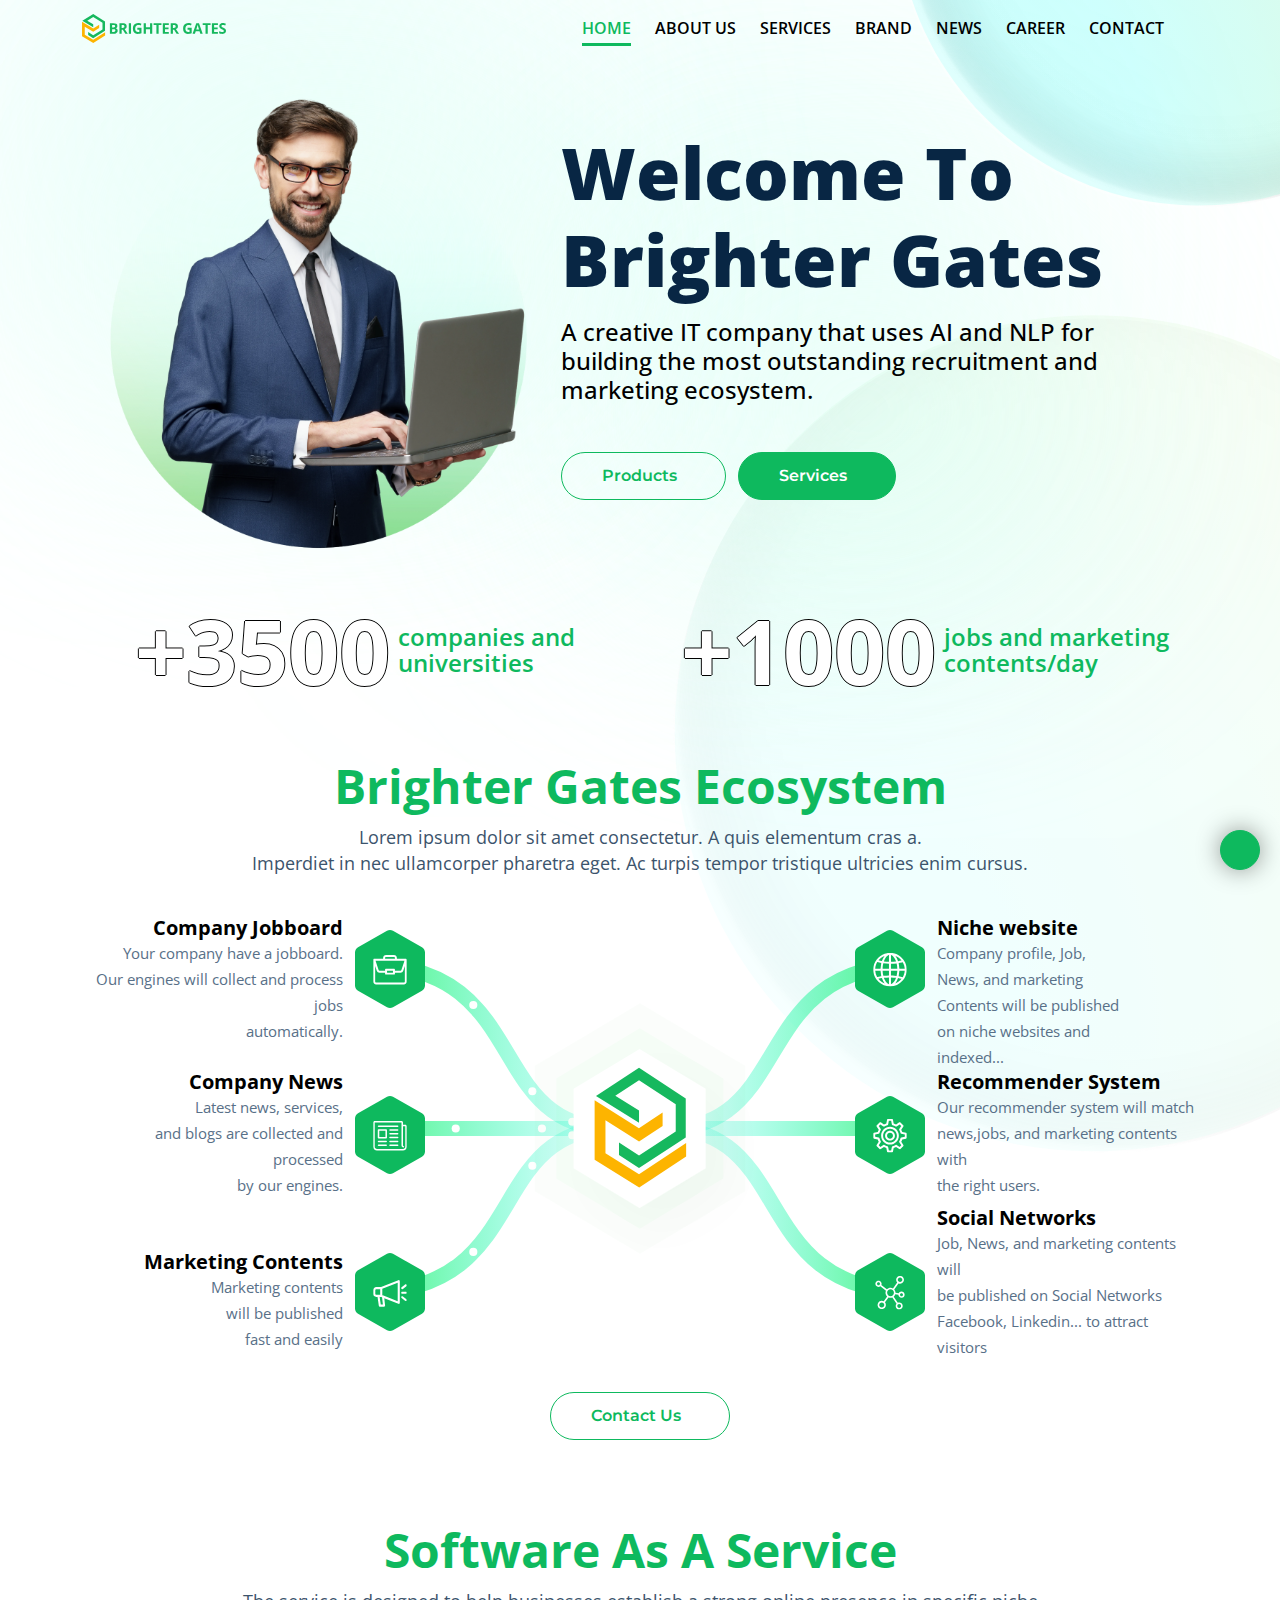
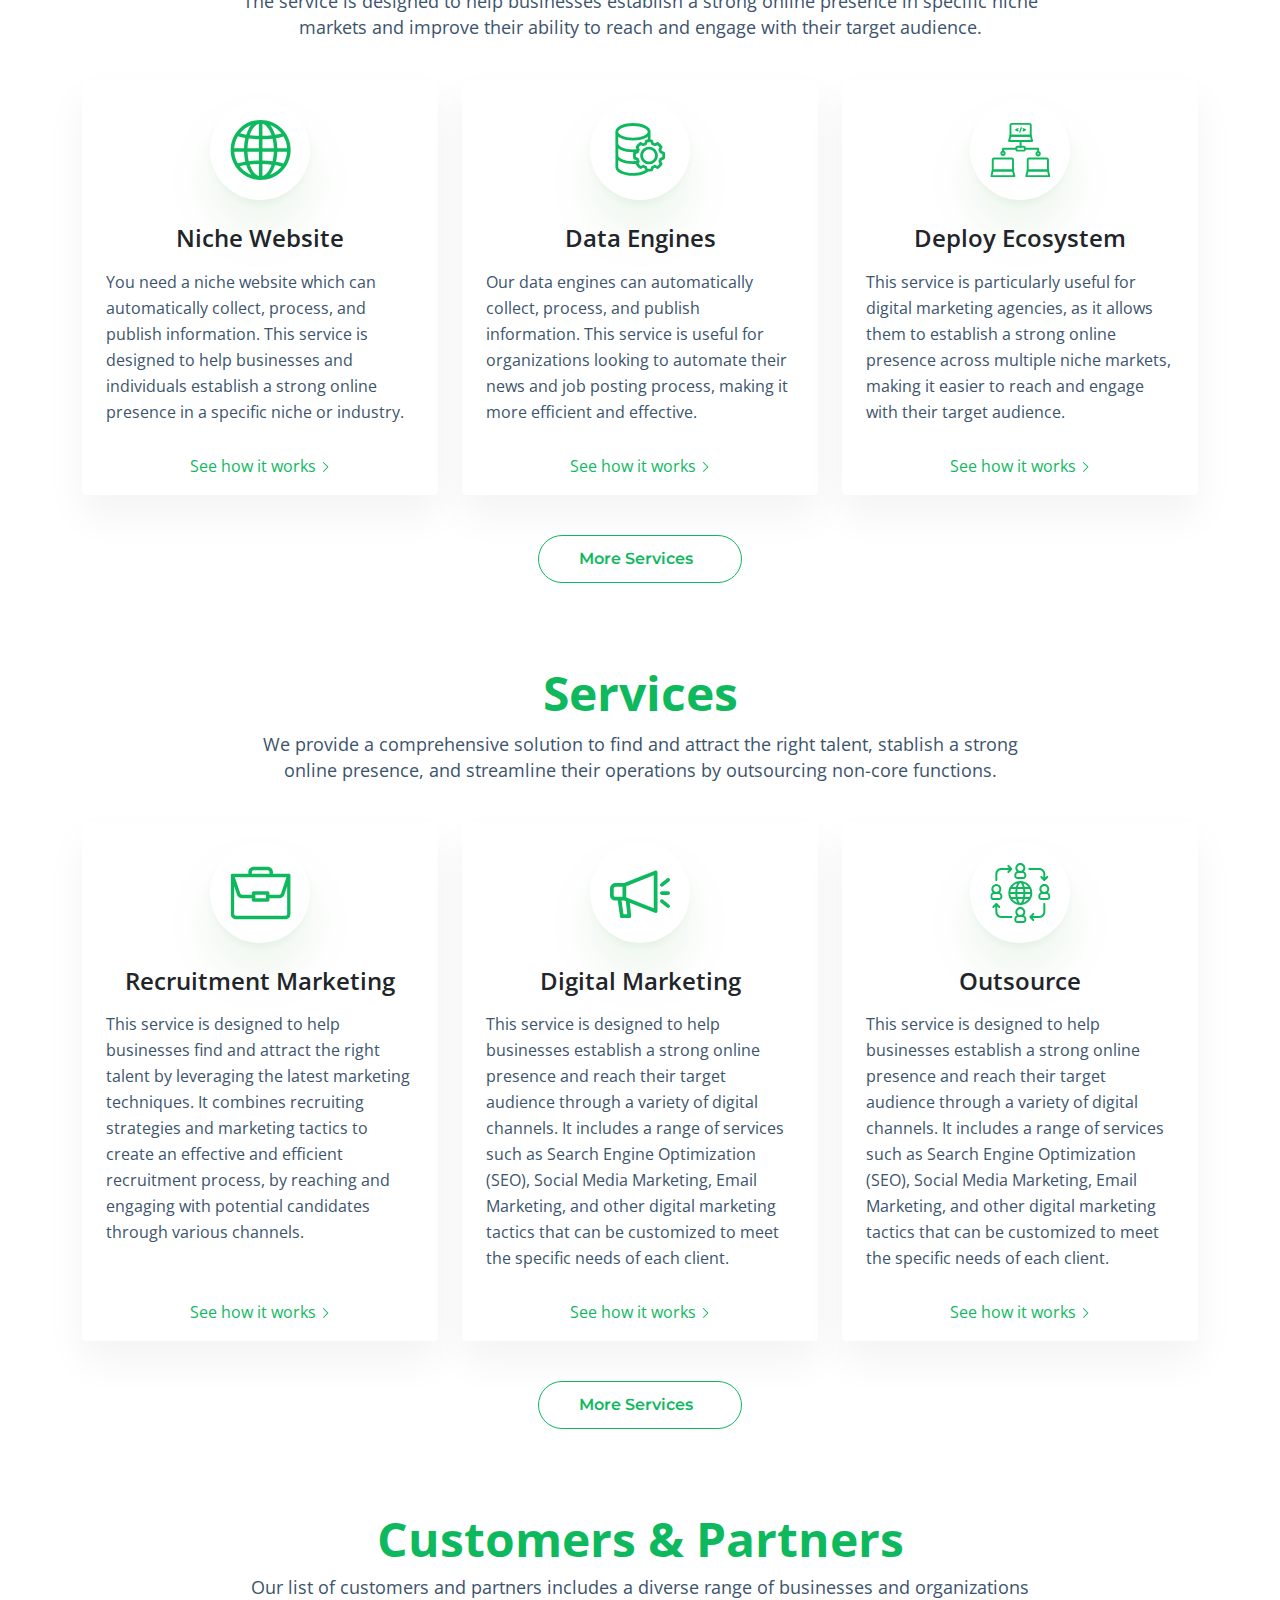
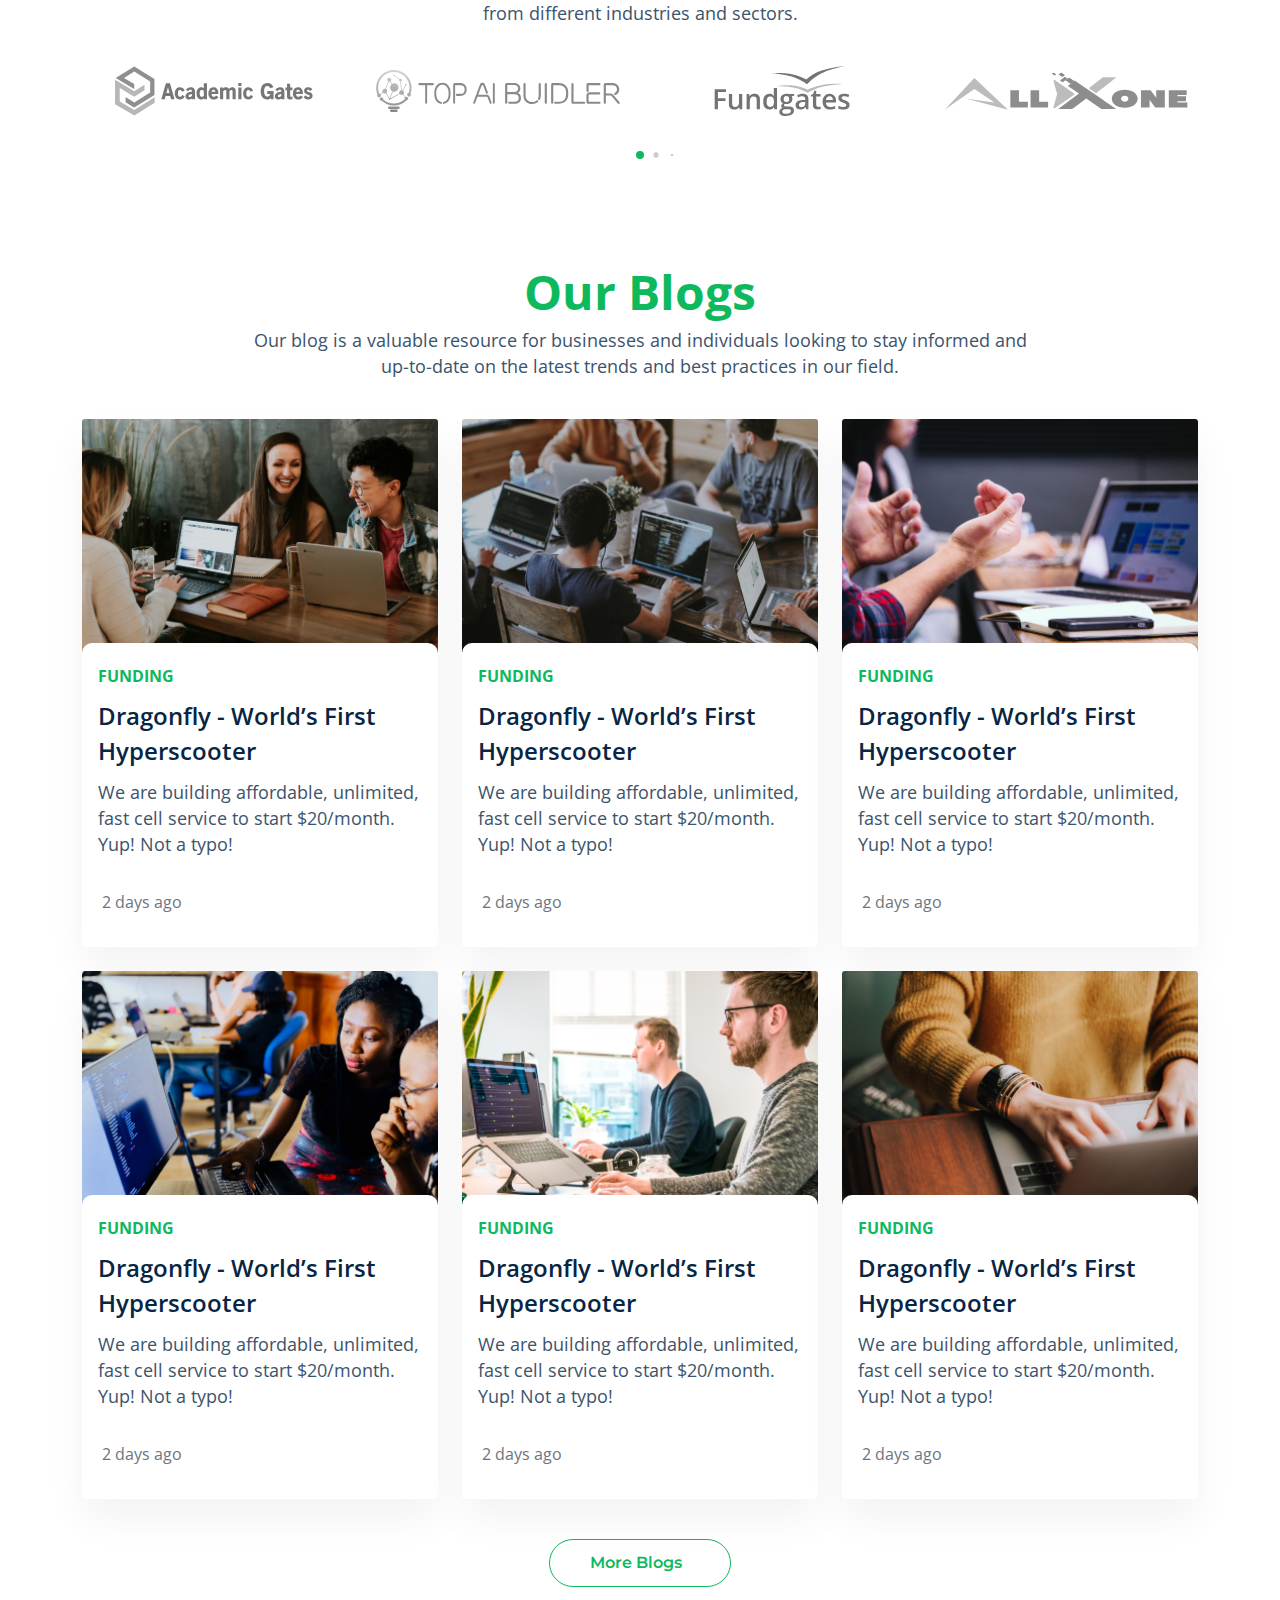
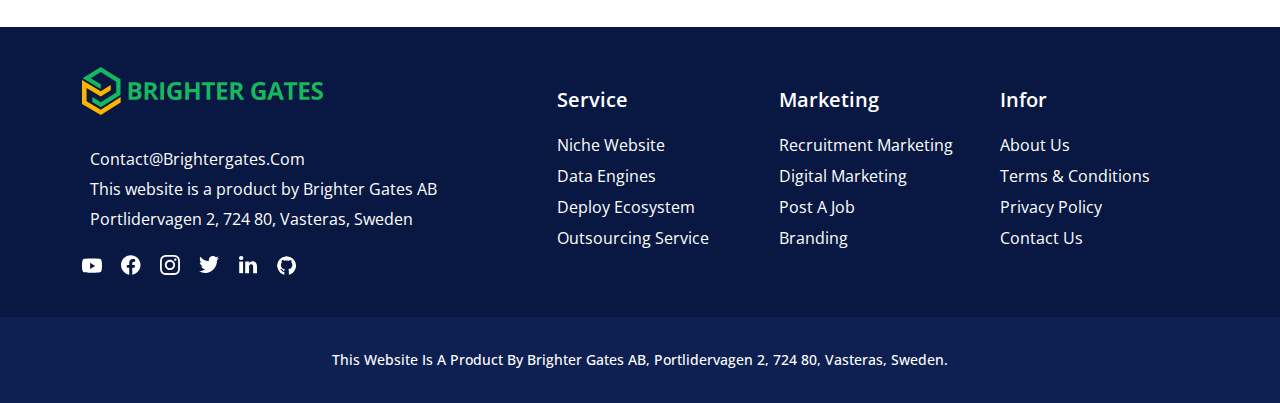
==== commit 6b8d921f: "brighter gates" ====
--- a/index.html
+++ b/index.html
@@ -24,7 +24,7 @@
     <!--Swiper css-->
     <link rel="stylesheet" href="assets/css/swiper-bundle.min.css">
     <!--style css-->
-    <link rel="stylesheet" href="assets/css/home7-style.css">
+    <link rel="stylesheet" href="assets/css/homepage-style.css">
 </head>
 
 <body>
@@ -84,807 +84,828 @@
     </header>
     <!-- Header Area End -->
 
-    <!-- Banner Area Start -->
-    <section class="jobguru-banner-area">
-        <div class="banner-text">
+    <main>
+        <!-- Banner Area Start -->
+        <section class="jobguru-banner-area">
+            <div class="banner-text">
+                <div class="container">
+                    <div class="row align-items-center ps-4 pe-4">
+                        <div class="col-lg-5 col-md-5">
+                            <img width="100%" src="./assets/img/banner.png">
+                        </div>
+                        <div class="col-lg-7 col-md-7 banner-img">
+                            <div class="banner-search">
+                                <h4>
+                                    Welcome to<br>
+                                    Brighter Gates
+                                </h4>
+                                <h1 class="mt-3">
+                                    A creative IT company that uses AI and NLP for building the most outstanding
+                                    recruitment
+                                    and marketing ecosystem.
+                                </h1>
+                                <div class="col-md-12">
+                                    <div class="load-more mt-5 text-lg-start">
+                                        <a href="" class="jobguru-btn me-2">
+                                            Products
+                                            <i class='fas fa-arrow-right ms-2'></i>
+                                        </a>
+                                        <a href="" class="jobguru-btn-left mt-0 ml-2 mr-2">
+                                            Services
+                                            <i class='fas fa-arrow-right ms-2'></i>
+                                        </a>
+                                    </div>
+                                </div>
+
+                            </div>
+                        </div>
+                    </div>
+                </div>
+            </div>
+        </section>
+        <!-- Banner Area End -->
+
+        <!-- -->
+        <section class="section_50 mt-4">
             <div class="container">
-                <div class="row align-items-center ps-4 pe-4">
-                    <div class="col-lg-5 col-md-5">
-                        <img width="100%" src="./assets/img/banner.png">
-                    </div>
-                    <div class="col-lg-7 col-md-7 banner-img">
-                        <div class="banner-search">
-                            <h4>
-                                Welcome to<br>
-                                Brighter Gates
-                            </h4>
-                            <h1 class="mt-3">
-                                A creative IT company that uses AI and NLP for building the most outstanding recruitment
-                                and marketing ecosystem.
-                            </h1>
-                            <div class="col-md-12">
-                                <div class="load-more mt-5 text-lg-start">
-                                    <a href="" class="jobguru-btn me-2">
-                                        Products
-                                        <i class='fas fa-arrow-right ms-2'></i>
-                                    </a>
-                                    <a href="" class="jobguru-btn-left mt-0 ml-2 mr-2">
-                                        Services
-                                        <i class='fas fa-arrow-right ms-2'></i>
-                                    </a>
-                                </div>
-                            </div>
-
-                        </div>
-                    </div>
-                </div>
-            </div>
-        </div>
-    </section>
-    <!-- Banner Area End -->
-
-    <!-- -->
-    <section class="section_50 mt-4">
-        <div class="container">
-            <div class="row totalJob">
-                <div class="col-md-6 col-6">
-                    <div class="d-lg-flex d-block align-items-center justify-content-center">
-                        <div class="text-border me-2">
-                            +3500
-                        </div>
-                        <div class="textPrimary">
-                            companies and <br>
-                            universities
-                        </div>
-                    </div>
-                </div>
-                <div class="col-md-6 col-6">
-                    <div class="d-lg-flex d-block align-items-center justify-content-center">
-                        <div class="text-border me-2">
-                            +1000
-                        </div>
-                        <div class="textPrimary">
-                            jobs and marketing<br>
-                            contents/day
-                        </div>
-                    </div>
-                </div>
-            </div>
-        </div>
-    </section>
-    <!-- -->
-
-    <!-- -->
-    <section class="section_50">
-        <div class="container">
-            <div class="row">
-                <div class="col-md-12 mb-0 mb-md-6">
-                    <div class="site-heading">
-                        <h2 class="text-center mb-2">
-                             Brighter Gates Ecosystem
-                        </h2>
-                        <p>
-                            Lorem ipsum dolor sit amet consectetur. A quis elementum cras a.
-                            <br>Imperdiet in nec ullamcorper pharetra eget. Ac turpis tempor tristique ultricies enim cursus.
-                        </p>
-                    </div>
-                </div>
-            </div>
-            <div class="brighter row">
-                <div class="item-text col-12 col-lg-3 col-md-6">
-                    <div class="item-content row brighter-text brighter-text-top">
-                        <div class="text col-9 col-md-9 col-lg-12">
-                            <h2>Company Jobboard</h2>
-                            <p>Your company have a jobboard. <br>Our engines will collect and process jobs <br>
-                                automatically.</p>
-                        </div>
-                        <div class="img d-lg-none d-block col-3 col-md-3">
+                <div class="row totalJob">
+                    <div class="col-md-6 col-6">
+                        <div class="d-lg-flex d-block align-items-center justify-content-center">
+                            <div class="text-border me-2">
+                                +3500
+                            </div>
+                            <div class="textPrimary">
+                                companies and <br>
+                                universities
+                            </div>
+                        </div>
+                    </div>
+                    <div class="col-md-6 col-6">
+                        <div class="d-lg-flex d-block align-items-center justify-content-center">
+                            <div class="text-border me-2">
+                                +1000
+                            </div>
+                            <div class="textPrimary">
+                                jobs and marketing<br>
+                                contents/day
+                            </div>
+                        </div>
+                    </div>
+                </div>
+            </div>
+        </section>
+        <!-- -->
+
+        <!-- -->
+        <section class="section_50">
+            <div class="container">
+                <div class="row">
+                    <div class="col-md-12 mb-0 mb-md-6">
+                        <div class="site-heading">
+                            <h2 class="text-center mb-2">
+                                Brighter Gates Ecosystem
+                            </h2>
+                            <p>
+                                Lorem ipsum dolor sit amet consectetur. A quis elementum cras a.
+                                <br>Imperdiet in nec ullamcorper pharetra eget. Ac turpis tempor tristique ultricies
+                                enim cursus.
+                            </p>
+                        </div>
+                    </div>
+                </div>
+                <div class="brighter row">
+                    <div class="item-text col-12 col-lg-3 col-md-6">
+                        <div class="item-content row brighter-text brighter-text-top">
+                            <div class="text col-9 col-md-9 col-lg-12">
+                                <h2>Company Jobboard</h2>
+                                <p>Your company have a jobboard. <br>Our engines will collect and process jobs <br>
+                                    automatically.</p>
+                            </div>
+                            <div class="img d-lg-none d-block col-3 col-md-3">
+                                <embed src="./assets/img/gates-1.svg" alt="">
+                            </div>
+                        </div>
+                        <div class="item-content row brighter-text brighter-text-center">
+                            <div class="text col-9 col-md-9 col-lg-12">
+                                <h2>Company News</h2>
+                                <p>Latest news, services, <br> and blogs are collected and processed <br>by our engines.
+                                </p>
+                            </div>
+                            <div class="img d-lg-none d-block col-3 col-md-3">
+                                <embed src="./assets/img/gates-2.svg" alt="">
+                            </div>
+                        </div>
+                        <div class="item-content row brighter-text brighter-text-bottom">
+                            <div class="text col-9 col-md-9 col-lg-12">
+                                <h2>Marketing Contents</h2>
+                                <p>Marketing contents
+                                    <br>will be published
+                                    <br>fast and easily
+                                </p>
+                            </div>
+                            <div class="img d-lg-none d-block col-3 col-md-3">
+                                <embed src="./assets/img/gates-3.svg" alt="">
+                            </div>
+                        </div>
+                    </div>
+
+                    <div class="brighter-center d-lg-block d-none col-lg-6 col-md-2">
+                        <embed src="./assets/img/Group Animation.svg">
+                        <div class="brighter-left-absolute1">
                             <embed src="./assets/img/gates-1.svg" alt="">
                         </div>
-                    </div>
-                    <div class="item-content row brighter-text brighter-text-center">
-                        <div class="text col-9 col-md-9 col-lg-12">
-                            <h2>Company News</h2>
-                            <p>Latest news, services, <br> and blogs are collected and processed <br>by our engines.</p>
-                        </div>
-                        <div class="img d-lg-none d-block col-3 col-md-3">
+                        <div class="brighter-left-absolute2">
                             <embed src="./assets/img/gates-2.svg" alt="">
                         </div>
-                    </div>
-                    <div class="item-content row brighter-text brighter-text-bottom">
-                        <div class="text col-9 col-md-9 col-lg-12">
-                            <h2>Marketing Contents</h2>
-                            <p>Marketing contents 
-                                <br>will be published 
-                                <br>fast and easily
-                            </p>
-                        </div>
-                        <div class="img d-lg-none d-block col-3 col-md-3">
+                        <div class="brighter-left-absolute3">
                             <embed src="./assets/img/gates-3.svg" alt="">
                         </div>
-                    </div>
-                </div>
-
-                <div class="brighter-center d-lg-block d-none col-lg-6 col-md-2">
-                    <embed src="./assets/img/Group Animation.svg">
-                    <div class="brighter-left-absolute1">
-                        <embed src="./assets/img/gates-1.svg" alt="">
-                    </div>
-                    <div class="brighter-left-absolute2">
-                        <embed src="./assets/img/gates-2.svg" alt="">
-                    </div>
-                    <div class="brighter-left-absolute3">
-                        <embed src="./assets/img/gates-3.svg" alt="">
-                    </div>
-                    <div class="brighter-right-absolute1">
-                        <embed src="./assets/img/gates-4.svg" alt="">
-                    </div>
-                    <div class="brighter-right-absolute2">
-                        <embed src="./assets/img/gates-5.svg" alt="">
-                    </div>
-                    <div class="brighter-right-absolute3">
-                        <embed src="./assets/img/gates-6.svg" alt="">
-                    </div>
-                </div>
-                
-                <div class="item-text-right col-12 col-lg-3 col-md-6">
-                    <div class="item-content-right row brighter-text brighter-text-top">
-                        <div class="img d-lg-none d-block col-3 col-md-3">
+                        <div class="brighter-right-absolute1">
                             <embed src="./assets/img/gates-4.svg" alt="">
                         </div>
-                        <div class="text col-9 col-md-9">
+                        <div class="brighter-right-absolute2">
+                            <embed src="./assets/img/gates-5.svg" alt="">
+                        </div>
+                        <div class="brighter-right-absolute3">
+                            <embed src="./assets/img/gates-6.svg" alt="">
+                        </div>
+                    </div>
+
+                    <div class="item-text-right col-12 col-lg-3 col-md-6">
+                        <div class="item-content-right row brighter-text brighter-text-top">
+                            <div class="img d-lg-none d-block col-3 col-md-3">
+                                <embed src="./assets/img/gates-4.svg" alt="">
+                            </div>
+                            <div class="text col-9 col-md-9">
                                 <h2>Niche website</h2>
                                 <p>Company profile, Job, News, and marketing Contents will be published on niche
                                     websites and indexed...</p>
-                        </div>
-
-                    </div>
-                    <div class="item-content-right row brighter-text">
-                        <div class="img d-lg-none d-block col-3 col-md-3">
-                            <embed src="./assets/img/gates-5.svg" alt="">
-                        </div>
-                        <div class="text col-9 col-md-9 col-lg-12">
-                            <h2>Recommender System</h2>
-                            <p>Our recommender system will match <br> news,jobs, and marketing contents with <br> the
-                                right users.</p>
-                        </div>
-
-                    </div>
-                    <div class="item-content-right row brighter-text brighter-text-bottom">
-                        <div class="img d-lg-none d-block col-3 col-md-3">
-                            <embed src="./assets/img/gates-6.svg" alt="">
-                        </div>
-                        <div class="text col-9 col-md-9 col-lg-12">
-                            <h2>Social Networks</h2>
-                            <p>Job, News, and marketing contents will <br> be published on Social Networks <br>
-                                Facebook, Linkedin... to attract visitors</p>
-                        </div>
-
-
-                    </div>
-                </div>
-            </div>
-            <div class="row">
-                <div class="col-md-12 mt-4">
-                    <div class="load-more">
-                        <a href="" class="jobguru-btn">
-                            Contact Us
-                            <i class='fas fa-arrow-right ms-2'></i>
-                        </a>
-                    </div>
-                </div>
-            </div>
-        </div>
-    </section>
-    <!-- -->
-
-    <!-- Featured Jobs Start -->
-    <section class="section_50 featuredJob">
-        <div class="container">
-            <div class="row">
-                <div class="col-md-12 mb-0 mb-md-6">
-                    <div class="site-heading">
-                        <h2 class="text-center mb-2">
-                            Software as A Service
-                        </h2>
-                        <p>
-                            The service is designed to help businesses establish a strong online presence in specific
-                            niche
-                            <br>markets and improve their ability to reach and engage with their target audience.
-                        </p>
-                    </div>
-                </div>
-            </div>
-            <div class="row">
-                <div class="col-12 col-lg-4 col-md-6 d-flex feature-job-body">
-                    <div class="card border-0 mb-4 shadow-min2">
-                        <div class="card-body pt-7">
+                            </div>
+
+                        </div>
+                        <div class="item-content-right row brighter-text">
+                            <div class="img d-lg-none d-block col-3 col-md-3">
+                                <embed src="./assets/img/gates-5.svg" alt="">
+                            </div>
+                            <div class="text col-9 col-md-9 col-lg-12">
+                                <h2>Recommender System</h2>
+                                <p>Our recommender system will match <br> news,jobs, and marketing contents with <br>
+                                    the
+                                    right users.</p>
+                            </div>
+
+                        </div>
+                        <div class="item-content-right row brighter-text brighter-text-bottom">
+                            <div class="img d-lg-none d-block col-3 col-md-3">
+                                <embed src="./assets/img/gates-6.svg" alt="">
+                            </div>
+                            <div class="text col-9 col-md-9 col-lg-12">
+                                <h2>Social Networks</h2>
+                                <p>Job, News, and marketing contents will <br> be published on Social Networks <br>
+                                    Facebook, Linkedin... to attract visitors</p>
+                            </div>
+
+
+                        </div>
+                    </div>
+                </div>
+                <div class="row">
+                    <div class="col-md-12 mt-4">
+                        <div class="load-more">
+                            <a href="" class="jobguru-btn">
+                                Contact Us
+                                <i class='fas fa-arrow-right ms-2'></i>
+                            </a>
+                        </div>
+                    </div>
+                </div>
+            </div>
+        </section>
+        <!-- -->
+
+        <!-- Featured Jobs Start -->
+        <section class="section_50 featuredJob">
+            <div class="container">
+                <div class="row">
+                    <div class="col-md-12 mb-0 mb-md-6">
+                        <div class="site-heading">
+                            <h2 class="text-center mb-2">
+                                Software as A Service
+                            </h2>
+                            <p>
+                                The service is designed to help businesses establish a strong online presence in
+                                specific
+                                niche
+                                <br>markets and improve their ability to reach and engage with their target audience.
+                            </p>
+                        </div>
+                    </div>
+                </div>
+                <div class="row">
+                    <div class="col-12 col-lg-4 col-md-6 d-flex feature-job-body">
+                        <div class="card border-0 mb-4 shadow-min2">
+                            <div class="card-body pt-7">
+                                <div class="job-item">
+                                    <div class="job-item__title">
+                                        <div class="background-icon">
+                                            <embed src="./assets/img/icon-website.svg">
+                                        </div>
+                                    </div>
+                                    <div class="job-item__content">
+                                        <a class="" href="">
+                                            <h3 class="job-title text-dark">
+                                                Niche Website
+                                            </h3>
+                                            <p class="job-short">
+                                                You need a niche website which can automatically collect, process, and
+                                                publish information. This service is designed to help businesses and
+                                                individuals establish a strong online presence in a specific niche or
+                                                industry.
+                                            </p>
+                                        </a>
+                                    </div>
+                                </div>
+                            </div>
+                            <div class="mt-auto p-3 pt-1">
+                                <div class="text-center">
+                                    <a class="bs-primary" href="">
+                                        See how it works
+                                        <embed src="./assets/img/right-arrow.svg">
+                                    </a>
+                                </div>
+                            </div>
+                        </div>
+                    </div>
+                    <div class="col-12 col-lg-4 col-md-6 d-flex feature-job-body">
+                        <div class="card border-0 mb-4 shadow-min2">
+                            <div class="card-body pt-7">
+                                <div class="job-item">
+                                    <div class="job-item__title">
+                                        <div class="background-icon">
+                                            <embed src="./assets/img/icon-data.svg">
+                                        </div>
+                                    </div>
+                                    <div class="job-item__content">
+                                        <a class="" href="">
+                                            <h3 class="job-title text-dark">
+                                                Data Engines
+                                            </h3>
+                                            <p class="job-short">
+                                                Our data engines can automatically collect, process, and publish
+                                                information. This service is useful for organizations looking to
+                                                automate
+                                                their news and job posting process, making it more efficient and
+                                                effective.
+                                            </p>
+                                        </a>
+                                    </div>
+                                </div>
+                            </div>
+                            <div class="mt-auto p-3 pt-1">
+                                <div class="text-center">
+                                    <a class="bs-primary" href="">
+                                        See how it works
+                                        <embed src="./assets/img/right-arrow.svg">
+                                    </a>
+                                </div>
+                            </div>
+                        </div>
+                    </div>
+                    <div class="col-12 col-lg-4 col-md-6 d-flex feature-job-body">
+                        <div class="card border-0 mb-4 shadow-min2">
+                            <div class="card-body pt-7">
+                                <div class="job-item">
+                                    <div class="job-item__title text-center">
+                                        <div class="background-icon">
+                                            <embed src="./assets/img/icon-deloy.svg">
+                                        </div>
+                                    </div>
+                                    <div class="job-item__content">
+                                        <a class="" href="">
+                                            <h3 class="job-title text-dark">
+                                                Deploy Ecosystem
+                                            </h3>
+                                            <p class="job-short">
+                                                This service is particularly useful for digital marketing agencies, as
+                                                it
+                                                allows them to establish a strong online presence across multiple niche
+                                                markets, making it easier to reach and engage with their target
+                                                audience.
+                                            </p>
+                                        </a>
+                                    </div>
+                                </div>
+                            </div>
+                            <div class="mt-auto p-3 pt-1">
+                                <div class="text-center">
+                                    <a class="bs-primary" href="">
+                                        See how it works
+                                        <embed src="./assets/img/right-arrow.svg">
+                                    </a>
+                                </div>
+                            </div>
+                        </div>
+                    </div>
+                </div>
+                <div class="row">
+                    <div class="col-md-12">
+                        <div class="load-more">
+                            <a href="" class="jobguru-btn">
+                                More Services
+                                <i class='fas fa-arrow-right ms-2'></i>
+                            </a>
+                        </div>
+                    </div>
+                </div>
+            </div>
+            </div>
+        </section>
+        <!-- Job Tab Area End -->
+
+
+        <!-- Featured Jobs Start -->
+        <section class="section_50 featuredJob">
+            <div class="container">
+                <div class="row">
+                    <div class="col-md-12 mb-0 mb-md-6">
+                        <div class="site-heading">
+                            <h2 class="text-center mb-2">
+                                Services
+                            </h2>
+                            <p>
+                                We provide a comprehensive solution to find and attract the right talent, stablish a
+                                strong
+                                <br>online presence, and streamline their operations by outsourcing non-core functions.
+                            </p>
+                        </div>
+                    </div>
+                </div>
+                <div class="row">
+                    <div class="col-12 col-lg-4 col-md-6 d-flex feature-job-body">
+                        <div class="card border-0 mb-4 shadow-min2">
+                            <div class="card-body pt-7">
+                                <div class="job-item">
+                                    <div class="job-item__title">
+                                        <div class="background-icon">
+                                            <embed src="./assets/img/icon-recru.svg">
+                                        </div>
+                                    </div>
+                                    <div class="job-item__content">
+                                        <a class="" href="">
+                                            <h3 class="job-title text-dark">
+                                                Recruitment Marketing
+                                            </h3>
+                                            <p class="job-short">
+                                                This service is designed to help businesses find and attract the right
+                                                talent by leveraging the latest marketing techniques. It combines
+                                                recruiting
+                                                strategies and marketing tactics to create an effective and efficient
+                                                recruitment process, by reaching and engaging with potential candidates
+                                                through various channels.
+                                            </p>
+                                        </a>
+                                    </div>
+                                </div>
+                            </div>
+                            <div class="mt-auto p-3 pt-1">
+                                <div class="text-center">
+                                    <a class="bs-primary" href="">
+                                        See how it works
+                                        <embed src="./assets/img/right-arrow.svg">
+                                    </a>
+                                </div>
+                            </div>
+                        </div>
+                    </div>
+                    <div class="col-12 col-lg-4 col-md-6 d-flex feature-job-body">
+                        <div class="card border-0 mb-4 shadow-min2">
+                            <div class="card-body pt-7">
+                                <div class="job-item">
+                                    <div class="job-item__title">
+                                        <div class="background-icon">
+                                            <embed src="./assets/img/icon-marketing.svg">
+                                        </div>
+                                    </div>
+                                    <div class="job-item__content">
+                                        <a class="" href="">
+                                            <h3 class="job-title text-dark">
+                                                Digital Marketing
+                                            </h3>
+                                            <p class="job-short">
+                                                This service is designed to help businesses establish a strong online
+                                                presence and reach their target audience through a variety of digital
+                                                channels. It includes a range of services such as Search Engine
+                                                Optimization
+                                                (SEO), Social Media Marketing, Email Marketing, and other digital
+                                                marketing
+                                                tactics that can be customized to meet the specific needs of each
+                                                client.
+                                            </p>
+                                        </a>
+                                    </div>
+                                </div>
+                            </div>
+                            <div class="mt-auto p-3 pt-1">
+                                <div class="text-center">
+                                    <a class="bs-primary" href="">
+                                        See how it works
+                                        <embed src="./assets/img/right-arrow.svg">
+                                    </a>
+                                </div>
+                            </div>
+                        </div>
+                    </div>
+                    <div class="col-12 col-lg-4 col-md-6 d-flex feature-job-body">
+                        <div class="card border-0 mb-4 shadow-min2">
+                            <div class="card-body pt-7">
+                                <div class="job-item">
+                                    <div class="job-item__title text-center">
+                                        <div class="background-icon">
+                                            <embed src="./assets/img/icon-outsource.svg">
+                                        </div>
+                                    </div>
+                                    <div class="job-item__content">
+                                        <a class="" href="">
+                                            <h3 class="job-title text-dark">
+                                                Outsource
+                                            </h3>
+                                            <p class="job-short">
+                                                This service is designed to help businesses establish a strong online
+                                                presence and reach their target audience through a variety of digital
+                                                channels. It includes a range of services such as Search Engine
+                                                Optimization
+                                                (SEO), Social Media Marketing, Email Marketing, and other digital
+                                                marketing
+                                                tactics that can be customized to meet the specific needs of each
+                                                client.
+                                            </p>
+                                        </a>
+                                    </div>
+                                </div>
+                            </div>
+                            <div class="mt-auto p-3 pt-1">
+                                <div class="text-center">
+                                    <a class="bs-primary" href="">
+                                        See how it works
+                                        <embed src="./assets/img/right-arrow.svg">
+                                    </a>
+                                </div>
+                            </div>
+                        </div>
+                    </div>
+                </div>
+                <div class="row">
+                    <div class="col-md-12">
+                        <div class="load-more">
+                            <a href="" class="jobguru-btn">
+                                More Services
+                                <i class='fas fa-arrow-right ms-2'></i>
+                            </a>
+                        </div>
+                    </div>
+                </div>
+            </div>
+            </div>
+        </section>
+        <!-- Job Tab Area End -->
+
+        <!-- Customers -->
+        <section class="section_50">
+            <div class="container">
+                <div class="row">
+                    <div class="col-md-12 mb-0 mb-md-6">
+                        <div class="site-heading">
+                            <h2 class="text-center">
+                                Customers & Partners
+                            </h2>
+                            <p>
+                                Our list of customers and partners includes a diverse range of businesses and
+                                organizations
+                                <br>from different industries and sectors.
+                            </p>
+                        </div>
+                    </div>
+                </div>
+
+                <div class="row feature-category">
+                    <div class="col-md-12">
+                        <div class="swiper mySwiper">
+                            <div class="swiper-wrapper">
+                                <div class="swiper-slide">
+                                    <a href="">
+                                        <img src="./assets/img/Academic Gates.svg">
+                                    </a>
+                                </div>
+                                <div class="swiper-slide">
+                                    <a href="">
+                                        <img src="./assets/img/Top AI Builder.svg">
+                                    </a>
+                                </div>
+                                <div class="swiper-slide">
+                                    <a href="">
+                                        <img src="./assets/img/Fundgates.svg">
+                                    </a>
+                                </div>
+                                <div class="swiper-slide">
+                                    <a href="">
+                                        <img src="./assets/img/AllXone.svg">
+                                    </a>
+                                </div>
+                                <div class="swiper-slide">
+                                    <a href="">
+                                        <img src="./assets/img/BlockchainBreak.svg">
+                                    </a>
+                                </div>
+                                <div class="swiper-slide">
+                                    <a href="">
+                                        <img src="./assets/img/Searchiro.svg">
+                                    </a>
+                                </div>
+                                <div class="swiper-slide">
+                                    <a href="">
+                                        <img src="./assets/img/RoboExpress.svg">
+                                    </a>
+                                </div>
+                                <div class="swiper-slide">
+                                    <a href="">
+                                        <img src="./assets/img/SearchaPhD.svg">
+                                    </a>
+                                </div>
+                                <div class="swiper-slide">
+                                    <a href="">
+                                        <img src="./assets/img/Job Seo Company.svg">
+                                    </a>
+                                </div>
+                                <div class="swiper-slide">
+                                    <a href="">
+                                        <img src="./assets/img/EnglishWork Vietnam.svg">
+                                    </a>
+                                </div>
+                                <div class="swiper-slide">
+                                    <a href="">
+                                        <img src="./assets/img/PRnews io.svg">
+                                    </a>
+                                </div>
+                                <div class="swiper-slide">
+                                    <a href="">
+                                        <img src="./assets/img/Electric vehicle.svg">
+                                    </a>
+                                </div>
+                                <div class="swiper-slide">
+                                    <a href="">
+                                        <img src="./assets/img/Resume Gates.svg">
+                                    </a>
+                                </div>
+                            </div>
+                            <!-- <div class="swiper-button-next"></div>
+                    <div class="swiper-button-prev"></div> -->
+
+                            <div class="swiper-pagination"></div>
+                        </div>
+                    </div>
+                </div>
+            </div>
+        </section>
+        <!--  -->
+        <!-- News Blog -->
+        <section class="section_50">
+            <div class="container">
+                <div class="row">
+                    <div class="col-md-12 mb-0 mb-md-6">
+                        <div class="site-heading">
+                            <h2 class="text-center">
+                                Our Blogs
+                            </h2>
+                            <p>
+                                Our blog is a valuable resource for businesses and individuals looking to stay informed
+                                and
+                                <br>up-to-date on the latest trends and best practices in our field.
+                            </p>
+                        </div>
+                    </div>
+                </div>
+
+                <div class="row">
+                    <div class="col-12 col-lg-4 col-md-6 d-flex ">
+                        <div class="single-blog card border-0 mb-4 shadow-min2">
                             <div class="job-item">
-                                <div class="job-item__title">
-                                    <div class="background-icon">
-                                        <embed src="./assets/img/icon-website.svg">
-                                    </div>
-                                </div>
-                                <div class="job-item__content">
-                                    <a class="" href="">
+                                <div class="card-img-top d-flex align-items-center news-img-height news-img-relative">
+                                    <img src="./assets/img/blog1.png" alt="ABB"
+                                        class="card-img-top news-img-obj news-img-absolute news-img-height">
+                                    <div class="background-blogs-img"></div>
+                                </div>
+                                <div class="blog-content p-3">
+                                    <p>
+                                        <b><a class="author" href="">FUNDING</a></b>
+                                    </p>
+                                    <a class="job-item-title news-item-title" href="">
                                         <h3 class="job-title text-dark">
-                                            Niche Website
+                                            Dragonfly - World’s First Hyperscooter
                                         </h3>
                                         <p class="job-short">
-                                            You need a niche website which can automatically collect, process, and
-                                            publish information. This service is designed to help businesses and
-                                            individuals establish a strong online presence in a specific niche or
-                                            industry.
-                                        </p>
-                                    </a>
-                                </div>
-                            </div>
-                        </div>
-                        <div class="mt-auto p-3 pt-1">
-                            <div class="text-center">
-                                <a class="bs-primary" href="">
-                                    See how it works
-                                    <embed src="./assets/img/right-arrow.svg">
-                                </a>
-                            </div>
-                        </div>
-                    </div>
-                </div>
-                <div class="col-12 col-lg-4 col-md-6 d-flex feature-job-body">
-                    <div class="card border-0 mb-4 shadow-min2">
-                        <div class="card-body pt-7">
+                                            We are building affordable, unlimited, fast cell service to start $20/month.
+                                            Yup! Not a typo!
+                                        </p>
+                                    </a>
+                                </div>
+                            </div>
+                            <div class="item-footer-date mt-auto p-3 mt-4">
+                                <div class="d-flex align-items-center pb-3">
+                                    <div>
+                                        <p class="text-muted mr-2 mb-0">
+                                            <i class="far fa-clock me-1"></i>2 days ago
+                                        </p>
+                                    </div>
+                                </div>
+                            </div>
+                        </div>
+                    </div>
+                    <div class="col-12 col-lg-4 col-md-6 d-flex ">
+                        <div class="single-blog card border-0 mb-4 shadow-min2">
                             <div class="job-item">
-                                <div class="job-item__title">
-                                    <div class="background-icon">
-                                        <embed src="./assets/img/icon-data.svg">
-                                    </div>
-                                </div>
-                                <div class="job-item__content">
-                                    <a class="" href="">
+                                <div class="card-img-top d-flex align-items-center news-img-height news-img-relative">
+                                    <img src="./assets/img/blog2.png" alt="ABB"
+                                        class="card-img-top news-img-obj news-img-absolute news-img-height">
+
+                                    <div class="background-blogs-img"></div>
+                                </div>
+                                <div class="blog-content p-3">
+                                    <p>
+                                        <b><a class="author" href="">FUNDING</a></b>
+                                    </p>
+                                    <a class="job-item-title news-item-title" href="">
                                         <h3 class="job-title text-dark">
-                                            Data Engines
+                                            Dragonfly - World’s First Hyperscooter
                                         </h3>
                                         <p class="job-short">
-                                            Our data engines can automatically collect, process, and publish
-                                            information. This service is useful for organizations looking to automate
-                                            their news and job posting process, making it more efficient and effective.
-                                        </p>
-                                    </a>
-                                </div>
-                            </div>
-                        </div>
-                        <div class="mt-auto p-3 pt-1">
-                            <div class="text-center">
-                                <a class="bs-primary" href="">
-                                    See how it works
-                                    <embed src="./assets/img/right-arrow.svg">
-                                </a>
-                            </div>
-                        </div>
-                    </div>
-                </div>
-                <div class="col-12 col-lg-4 col-md-6 d-flex feature-job-body">
-                    <div class="card border-0 mb-4 shadow-min2">
-                        <div class="card-body pt-7">
+                                            We are building affordable, unlimited, fast cell service to start $20/month.
+                                            Yup! Not a typo!
+                                        </p>
+                                    </a>
+                                </div>
+                            </div>
+                            <div class="item-footer-date mt-auto p-3 mt-4">
+                                <div class="d-flex align-items-center pb-3">
+                                    <div>
+                                        <p class="text-muted mr-2 mb-0">
+                                            <i class="far fa-clock me-1"></i>2 days ago
+                                        </p>
+                                    </div>
+                                </div>
+                            </div>
+                        </div>
+                    </div>
+                    <div class="col-12 col-lg-4 col-md-6 d-flex ">
+                        <div class="single-blog card border-0 mb-4 shadow-min2">
                             <div class="job-item">
-                                <div class="job-item__title text-center">
-                                    <div class="background-icon">
-                                        <embed src="./assets/img/icon-deloy.svg">
-                                    </div>
-                                </div>
-                                <div class="job-item__content">
-                                    <a class="" href="">
+                                <div class="card-img-top d-flex align-items-center news-img-height news-img-relative">
+                                    <img src="./assets/img/blog3.png" alt="ABB" class="card-img-top news-img-obj news-img-absolute 
+                                    news-img-height">
+                                    <div class="background-blogs-img"></div>
+                                </div>
+                                <div class="blog-content p-3">
+                                    <p>
+                                        <b><a class="author" href="">FUNDING</a></b>
+                                    </p>
+                                    <a class="job-item-title news-item-title" href="">
                                         <h3 class="job-title text-dark">
-                                            Deploy Ecosystem
+                                            Dragonfly - World’s First Hyperscooter
                                         </h3>
                                         <p class="job-short">
-                                            This service is particularly useful for digital marketing agencies, as it
-                                            allows them to establish a strong online presence across multiple niche
-                                            markets, making it easier to reach and engage with their target audience.
-                                        </p>
-                                    </a>
-                                </div>
-                            </div>
-                        </div>
-                        <div class="mt-auto p-3 pt-1">
-                            <div class="text-center">
-                                <a class="bs-primary" href="">
-                                    See how it works
-                                    <embed src="./assets/img/right-arrow.svg">
-                                </a>
-                            </div>
-                        </div>
-                    </div>
-                </div>
-            </div>
-            <div class="row">
-                <div class="col-md-12">
-                    <div class="load-more">
-                        <a href="" class="jobguru-btn">
-                            More Services
-                            <i class='fas fa-arrow-right ms-2'></i>
-                        </a>
-                    </div>
-                </div>
-            </div>
-        </div>
-        </div>
-    </section>
-    <!-- Job Tab Area End -->
-
-
-    <!-- Featured Jobs Start -->
-    <section class="section_50 featuredJob">
-        <div class="container">
-            <div class="row">
-                <div class="col-md-12 mb-0 mb-md-6">
-                    <div class="site-heading">
-                        <h2 class="text-center mb-2">
-                            Services
-                        </h2>
-                        <p>
-                            We provide a comprehensive solution to find and attract the right talent, stablish a strong
-                            <br>online presence, and streamline their operations by outsourcing non-core functions.
-                        </p>
-                    </div>
-                </div>
-            </div>
-            <div class="row">
-                <div class="col-12 col-lg-4 col-md-6 d-flex feature-job-body">
-                    <div class="card border-0 mb-4 shadow-min2">
-                        <div class="card-body pt-7">
+                                            We are building affordable, unlimited, fast cell service to start $20/month.
+                                            Yup! Not a typo!
+                                        </p>
+                                    </a>
+                                </div>
+                            </div>
+                            <div class="item-footer-date mt-auto p-3 mt-4">
+                                <div class="d-flex align-items-center pb-3">
+                                    <div>
+                                        <p class="text-muted mr-2 mb-0">
+                                            <i class="far fa-clock me-1"></i>2 days ago
+                                        </p>
+                                    </div>
+                                </div>
+                            </div>
+                        </div>
+                    </div>
+                    <div class="col-12 col-lg-4 col-md-6 d-flex ">
+                        <div class="single-blog card border-0 mb-4 shadow-min2">
                             <div class="job-item">
-                                <div class="job-item__title">
-                                    <div class="background-icon">
-                                        <embed src="./assets/img/icon-recru.svg">
-                                    </div>
-                                </div>
-                                <div class="job-item__content">
-                                    <a class="" href="">
+                                <div class="card-img-top d-flex align-items-center news-img-height news-img-relative">
+                                    <img src="./assets/img/blog4.png" alt="ABB" class="card-img-top news-img-obj news-img-absolute 
+                                    news-img-height">
+                                    <div class="background-blogs-img"></div>
+                                </div>
+                                <div class="blog-content p-3">
+                                    <p>
+                                        <b><a class="author" href="">FUNDING</a></b>
+                                    </p>
+                                    <a class="job-item-title news-item-title" href="">
                                         <h3 class="job-title text-dark">
-                                            Recruitment Marketing
+                                            Dragonfly - World’s First Hyperscooter
                                         </h3>
                                         <p class="job-short">
-                                            This service is designed to help businesses find and attract the right
-                                            talent by leveraging the latest marketing techniques. It combines recruiting
-                                            strategies and marketing tactics to create an effective and efficient
-                                            recruitment process, by reaching and engaging with potential candidates
-                                            through various channels.
-                                        </p>
-                                    </a>
-                                </div>
-                            </div>
-                        </div>
-                        <div class="mt-auto p-3 pt-1">
-                            <div class="text-center">
-                                <a class="bs-primary" href="">
-                                    See how it works
-                                    <embed src="./assets/img/right-arrow.svg">
-                                </a>
-                            </div>
-                        </div>
-                    </div>
-                </div>
-                <div class="col-12 col-lg-4 col-md-6 d-flex feature-job-body">
-                    <div class="card border-0 mb-4 shadow-min2">
-                        <div class="card-body pt-7">
+                                            We are building affordable, unlimited, fast cell service to start $20/month.
+                                            Yup! Not a typo!
+                                        </p>
+                                    </a>
+                                </div>
+                            </div>
+                            <div class="item-footer-date mt-auto p-3 mt-4">
+                                <div class="d-flex align-items-center pb-3">
+                                    <div>
+                                        <p class="text-muted mr-2 mb-0">
+                                            <i class="far fa-clock me-1"></i>2 days ago
+                                        </p>
+                                    </div>
+                                </div>
+                            </div>
+                        </div>
+                    </div>
+                    <div class="col-12 col-lg-4 col-md-6 d-flex ">
+                        <div class="single-blog card border-0 mb-4 shadow-min2">
                             <div class="job-item">
-                                <div class="job-item__title">
-                                    <div class="background-icon">
-                                        <embed src="./assets/img/icon-marketing.svg">
-                                    </div>
-                                </div>
-                                <div class="job-item__content">
-                                    <a class="" href="">
+                                <div class="card-img-top d-flex align-items-center news-img-height news-img-relative">
+                                    <img src="./assets/img/blog5.png" alt="ABB" class="card-img-top news-img-obj news-img-absolute 
+                                    news-img-height">
+                                    <div class="background-blogs-img"></div>
+                                </div>
+                                <div class="blog-content p-3">
+                                    <p>
+                                        <b><a class="author" href="">FUNDING</a></b>
+                                    </p>
+                                    <a class="job-item-title news-item-title" href="">
                                         <h3 class="job-title text-dark">
-                                            Digital Marketing
+                                            Dragonfly - World’s First Hyperscooter
                                         </h3>
                                         <p class="job-short">
-                                            This service is designed to help businesses establish a strong online
-                                            presence and reach their target audience through a variety of digital
-                                            channels. It includes a range of services such as Search Engine Optimization
-                                            (SEO), Social Media Marketing, Email Marketing, and other digital marketing
-                                            tactics that can be customized to meet the specific needs of each client.
-                                        </p>
-                                    </a>
-                                </div>
-                            </div>
-                        </div>
-                        <div class="mt-auto p-3 pt-1">
-                            <div class="text-center">
-                                <a class="bs-primary" href="">
-                                    See how it works
-                                    <embed src="./assets/img/right-arrow.svg">
-                                </a>
-                            </div>
-                        </div>
-                    </div>
-                </div>
-                <div class="col-12 col-lg-4 col-md-6 d-flex feature-job-body">
-                    <div class="card border-0 mb-4 shadow-min2">
-                        <div class="card-body pt-7">
+                                            We are building affordable, unlimited, fast cell service to start $20/month.
+                                            Yup! Not a typo!
+                                        </p>
+                                    </a>
+                                </div>
+                            </div>
+                            <div class="item-footer-date mt-auto p-3 mt-4">
+                                <div class="d-flex align-items-center pb-3">
+                                    <div>
+                                        <p class="text-muted mr-2 mb-0">
+                                            <i class="far fa-clock me-1"></i>2 days ago
+                                        </p>
+                                    </div>
+                                </div>
+                            </div>
+                        </div>
+                    </div>
+                    <div class="col-12 col-lg-4 col-md-6 d-flex ">
+                        <div class="single-blog card border-0 mb-4 shadow-min2">
                             <div class="job-item">
-                                <div class="job-item__title text-center">
-                                    <div class="background-icon">
-                                        <embed src="./assets/img/icon-outsource.svg">
-                                    </div>
-                                </div>
-                                <div class="job-item__content">
-                                    <a class="" href="">
+                                <div class="card-img-top d-flex align-items-center news-img-height news-img-relative">
+                                    <img src="./assets/img/blog6.png" alt="ABB" class="card-img-top news-img-obj news-img-absolute 
+                                    news-img-height">
+                                    <div class="background-blogs-img"></div>
+                                </div>
+                                <div class="blog-content p-3">
+                                    <p>
+                                        <b><a class="author" href="">FUNDING</a></b>
+                                    </p>
+                                    <a class="job-item-title news-item-title" href="">
                                         <h3 class="job-title text-dark">
-                                            Outsource
+                                            Dragonfly - World’s First Hyperscooter
                                         </h3>
                                         <p class="job-short">
-                                            This service is designed to help businesses establish a strong online
-                                            presence and reach their target audience through a variety of digital
-                                            channels. It includes a range of services such as Search Engine Optimization
-                                            (SEO), Social Media Marketing, Email Marketing, and other digital marketing
-                                            tactics that can be customized to meet the specific needs of each client.
-                                        </p>
-                                    </a>
-                                </div>
-                            </div>
-                        </div>
-                        <div class="mt-auto p-3 pt-1">
-                            <div class="text-center">
-                                <a class="bs-primary" href="">
-                                    See how it works
-                                    <embed src="./assets/img/right-arrow.svg">
-                                </a>
-                            </div>
-                        </div>
-                    </div>
-                </div>
-            </div>
-            <div class="row">
-                <div class="col-md-12">
-                    <div class="load-more">
-                        <a href="" class="jobguru-btn">
-                            More Services
-                            <i class='fas fa-arrow-right ms-2'></i>
-                        </a>
-                    </div>
-                </div>
-            </div>
-        </div>
-        </div>
-    </section>
-    <!-- Job Tab Area End -->
-
-    <!-- Customers -->
-    <section class="section_50">
-        <div class="container">
-            <div class="row">
-                <div class="col-md-12 mb-0 mb-md-6">
-                    <div class="site-heading">
-                        <h2 class="text-center">
-                            Customers & Partners
-                        </h2>
-                        <p>
-                            Our list of customers and partners includes a diverse range of businesses and organizations 
-                            <br>from different industries and sectors.
-                        </p>
-                    </div>
-                </div>
-            </div>
-
-            <div class="row feature-category">
-                <div class="col-md-12">
-                    <div class="swiper mySwiper">
-                        <div class="swiper-wrapper">
-                            <div class="swiper-slide">
-                                <a href="">
-                                    <img src="./assets/img/Academic Gates.svg">
-                                </a>
-                            </div>
-                            <div class="swiper-slide">
-                                <a href="">
-                                    <img src="./assets/img/Top AI Builder.svg">
-                                </a>
-                            </div>
-                            <div class="swiper-slide">
-                                <a href="">
-                                    <img src="./assets/img/Fundgates.svg">
-                                </a>
-                            </div>
-                            <div class="swiper-slide">
-                                <a href="">
-                                    <img src="./assets/img/AllXone.svg">
-                                </a>
-                            </div>
-                            <div class="swiper-slide">
-                                <a href="">
-                                    <img src="./assets/img/BlockchainBreak.svg">
-                                </a>
-                            </div>
-                            <div class="swiper-slide">
-                                <a href="">
-                                    <img src="./assets/img/Searchiro.svg">
-                                </a>
-                            </div>
-                            <div class="swiper-slide">
-                                <a href="">
-                                    <img src="./assets/img/RoboExpress.svg">
-                                </a>
-                            </div>
-                            <div class="swiper-slide">
-                                <a href="">
-                                    <img src="./assets/img/SearchaPhD.svg">
-                                </a>
-                            </div>
-                            <div class="swiper-slide">
-                                <a href="">
-                                    <img src="./assets/img/Job Seo Company.svg">
-                                </a>
-                            </div>
-                            <div class="swiper-slide">
-                                <a href="">
-                                    <img src="./assets/img/EnglishWork Vietnam.svg">
-                                </a>
-                            </div>
-                            <div class="swiper-slide">
-                                <a href="">
-                                    <img src="./assets/img/PRnews io.svg">
-                                </a>
-                            </div>
-                            <div class="swiper-slide">
-                                <a href="">
-                                    <img src="./assets/img/Electric vehicle.svg">
-                                </a>
-                            </div>
-                            <div class="swiper-slide">
-                                <a href="">
-                                    <img src="./assets/img/Resume Gates.svg">
-                                </a>
-                            </div>
-                        </div>
-                    <!-- <div class="swiper-button-next"></div>
-                    <div class="swiper-button-prev"></div> -->
-                    
-                        <div class="swiper-pagination"></div>
-                    </div>
-                </div>
-            </div>
-        </div>
-    </section>
-    <!--  -->
-    <!-- News Blog -->
-    <section class="section_50">
-        <div class="container">
-            <div class="row">
-                <div class="col-md-12 mb-0 mb-md-6">
-                    <div class="site-heading">
-                        <h2 class="text-center">
-                            Our Blogs
-                        </h2>
-                        <p>
-                            Our blog is a valuable resource for businesses and individuals looking to stay informed and
-                            <br>up-to-date on the latest trends and best practices in our field.
-                        </p>
-                    </div>
-                </div>
-            </div>
-
-            <div class="row">
-                <div class="col-12 col-lg-4 col-md-6 d-flex ">
-                    <div class="single-blog card border-0 mb-4 shadow-min2">
-                        <div class="job-item">
-                            <div class="card-img-top d-flex align-items-center news-img-height news-img-relative">
-                                <img src="./assets/img/blog1.png" alt="ABB"
-                                    class="card-img-top news-img-obj news-img-absolute news-img-height">
-                                <div class="background-blogs-img"></div>
-                            </div>
-                            <div class="blog-content p-3">
-                                <p>
-                                    <b><a class="author" href="">FUNDING</a></b>
-                                </p>
-                                <a class="job-item-title news-item-title" href="">
-                                    <h3 class="job-title text-dark">
-                                        Dragonfly - World’s First Hyperscooter
-                                    </h3>
-                                    <p class="job-short">
-                                        We are building affordable, unlimited, fast cell service to start $20/month.
-                                        Yup! Not a typo!
-                                    </p>
-                                </a>
-                            </div>
-                        </div>
-                        <div class="item-footer-date mt-auto p-3 mt-4">
-                            <div class="d-flex align-items-center pb-3">
-                                <div>
-                                    <p class="text-muted mr-2 mb-0">
-                                        <i class="far fa-clock me-1"></i>2 days ago
-                                    </p>
-                                </div>
-                            </div>
-                        </div>
-                    </div>
-                </div>
-                <div class="col-12 col-lg-4 col-md-6 d-flex ">
-                    <div class="single-blog card border-0 mb-4 shadow-min2">
-                        <div class="job-item">
-                            <div class="card-img-top d-flex align-items-center news-img-height news-img-relative">
-                                <img src="./assets/img/blog2.png" alt="ABB"
-                                    class="card-img-top news-img-obj news-img-absolute news-img-height">
-
-                                <div class="background-blogs-img"></div>
-                            </div>
-                            <div class="blog-content p-3">
-                                <p>
-                                    <b><a class="author" href="">FUNDING</a></b>
-                                </p>
-                                <a class="job-item-title news-item-title" href="">
-                                    <h3 class="job-title text-dark">
-                                        Dragonfly - World’s First Hyperscooter
-                                    </h3>
-                                    <p class="job-short">
-                                        We are building affordable, unlimited, fast cell service to start $20/month.
-                                        Yup! Not a typo!
-                                    </p>
-                                </a>
-                            </div>
-                        </div>
-                        <div class="item-footer-date mt-auto p-3 mt-4">
-                            <div class="d-flex align-items-center pb-3">
-                                <div>
-                                    <p class="text-muted mr-2 mb-0">
-                                        <i class="far fa-clock me-1"></i>2 days ago
-                                    </p>
-                                </div>
-                            </div>
-                        </div>
-                    </div>
-                </div>
-                <div class="col-12 col-lg-4 col-md-6 d-flex ">
-                    <div class="single-blog card border-0 mb-4 shadow-min2">
-                        <div class="job-item">
-                            <div class="card-img-top d-flex align-items-center news-img-height news-img-relative">
-                                <img src="./assets/img/blog3.png" alt="ABB" class="card-img-top news-img-obj news-img-absolute 
-                                    news-img-height">
-                                <div class="background-blogs-img"></div>
-                            </div>
-                            <div class="blog-content p-3">
-                                <p>
-                                    <b><a class="author" href="">FUNDING</a></b>
-                                </p>
-                                <a class="job-item-title news-item-title" href="">
-                                    <h3 class="job-title text-dark">
-                                        Dragonfly - World’s First Hyperscooter
-                                    </h3>
-                                    <p class="job-short">
-                                        We are building affordable, unlimited, fast cell service to start $20/month.
-                                        Yup! Not a typo!
-                                    </p>
-                                </a>
-                            </div>
-                        </div>
-                        <div class="item-footer-date mt-auto p-3 mt-4">
-                            <div class="d-flex align-items-center pb-3">
-                                <div>
-                                    <p class="text-muted mr-2 mb-0">
-                                        <i class="far fa-clock me-1"></i>2 days ago
-                                    </p>
-                                </div>
-                            </div>
-                        </div>
-                    </div>
-                </div>
-                <div class="col-12 col-lg-4 col-md-6 d-flex ">
-                    <div class="single-blog card border-0 mb-4 shadow-min2">
-                        <div class="job-item">
-                            <div class="card-img-top d-flex align-items-center news-img-height news-img-relative">
-                                <img src="./assets/img/blog4.png" alt="ABB" class="card-img-top news-img-obj news-img-absolute 
-                                    news-img-height">
-                                <div class="background-blogs-img"></div>
-                            </div>
-                            <div class="blog-content p-3">
-                                <p>
-                                    <b><a class="author" href="">FUNDING</a></b>
-                                </p>
-                                <a class="job-item-title news-item-title" href="">
-                                    <h3 class="job-title text-dark">
-                                        Dragonfly - World’s First Hyperscooter
-                                    </h3>
-                                    <p class="job-short">
-                                        We are building affordable, unlimited, fast cell service to start $20/month.
-                                        Yup! Not a typo!
-                                    </p>
-                                </a>
-                            </div>
-                        </div>
-                        <div class="item-footer-date mt-auto p-3 mt-4">
-                            <div class="d-flex align-items-center pb-3">
-                                <div>
-                                    <p class="text-muted mr-2 mb-0">
-                                        <i class="far fa-clock me-1"></i>2 days ago
-                                    </p>
-                                </div>
-                            </div>
-                        </div>
-                    </div>
-                </div>
-                <div class="col-12 col-lg-4 col-md-6 d-flex ">
-                    <div class="single-blog card border-0 mb-4 shadow-min2">
-                        <div class="job-item">
-                            <div class="card-img-top d-flex align-items-center news-img-height news-img-relative">
-                                <img src="./assets/img/blog5.png" alt="ABB" class="card-img-top news-img-obj news-img-absolute 
-                                    news-img-height">
-                                <div class="background-blogs-img"></div>
-                            </div>
-                            <div class="blog-content p-3">
-                                <p>
-                                    <b><a class="author" href="">FUNDING</a></b>
-                                </p>
-                                <a class="job-item-title news-item-title" href="">
-                                    <h3 class="job-title text-dark">
-                                        Dragonfly - World’s First Hyperscooter
-                                    </h3>
-                                    <p class="job-short">
-                                        We are building affordable, unlimited, fast cell service to start $20/month.
-                                        Yup! Not a typo!
-                                    </p>
-                                </a>
-                            </div>
-                        </div>
-                        <div class="item-footer-date mt-auto p-3 mt-4">
-                            <div class="d-flex align-items-center pb-3">
-                                <div>
-                                    <p class="text-muted mr-2 mb-0">
-                                        <i class="far fa-clock me-1"></i>2 days ago
-                                    </p>
-                                </div>
-                            </div>
-                        </div>
-                    </div>
-                </div>
-                <div class="col-12 col-lg-4 col-md-6 d-flex ">
-                    <div class="single-blog card border-0 mb-4 shadow-min2">
-                        <div class="job-item">
-                            <div class="card-img-top d-flex align-items-center news-img-height news-img-relative">
-                                <img src="./assets/img/blog6.png" alt="ABB" class="card-img-top news-img-obj news-img-absolute 
-                                    news-img-height">
-                                <div class="background-blogs-img"></div>
-                            </div>
-                            <div class="blog-content p-3">
-                                <p>
-                                    <b><a class="author" href="">FUNDING</a></b>
-                                </p>
-                                <a class="job-item-title news-item-title" href="">
-                                    <h3 class="job-title text-dark">
-                                        Dragonfly - World’s First Hyperscooter
-                                    </h3>
-                                    <p class="job-short">
-                                        We are building affordable, unlimited, fast cell service to start $20/month.
-                                        Yup! Not a typo!
-                                    </p>
-                                </a>
-                            </div>
-                        </div>
-                        <div class="item-footer-date mt-auto p-3 mt-4">
-                            <div class="d-flex align-items-center pb-3">
-                                <div>
-                                    <p class="text-muted mr-2 mb-0">
-                                        <i class="far fa-clock me-1"></i>2 days ago
-                                    </p>
-                                </div>
-                            </div>
-                        </div>
-                    </div>
-                </div>
-            </div>
-            <div class="row">
-                <div class="col-md-12">
-                    <div class="load-more">
-                        <a href="https://beta.roboexpress.net/news-post/post/create" class="jobguru-btn">
-                            More blogs
-                            <i class='fas fa-arrow-right ms-2'></i>
-                        </a>
-                    </div>
-                </div>
-            </div>
-        </div>
-    </section>
-    <!-- News Start -->
+                                            We are building affordable, unlimited, fast cell service to start $20/month.
+                                            Yup! Not a typo!
+                                        </p>
+                                    </a>
+                                </div>
+                            </div>
+                            <div class="item-footer-date mt-auto p-3 mt-4">
+                                <div class="d-flex align-items-center pb-3">
+                                    <div>
+                                        <p class="text-muted mr-2 mb-0">
+                                            <i class="far fa-clock me-1"></i>2 days ago
+                                        </p>
+                                    </div>
+                                </div>
+                            </div>
+                        </div>
+                    </div>
+                </div>
+                <div class="row">
+                    <div class="col-md-12">
+                        <div class="load-more">
+                            <a href="https://beta.roboexpress.net/news-post/post/create" class="jobguru-btn">
+                                More blogs
+                                <i class='fas fa-arrow-right ms-2'></i>
+                            </a>
+                        </div>
+                    </div>
+                </div>
+            </div>
+        </section>
+        <!-- News Start -->
+    </main>
 
 
     <!-- Footer Area Start -->
@@ -1038,31 +1059,31 @@
     <script src="https://unpkg.com/swiper@8/swiper-bundle.min.js"></script>
     <script>
         var swiper = new Swiper(".mySwiper", {
-        slidesPerView: 1,
-        spaceBetween: 10,
-        pagination: {
-            el: ".swiper-pagination",
-            dynamicBullets: true,
-        },
-        breakpoints: {
-          "@0.00": {
-            slidesPerView: 2,
+            slidesPerView: 1,
             spaceBetween: 10,
-          },
-          "@0.5": {
-            slidesPerView: 3,
-            spaceBetween: 20,
-          },
-          "@1.00": {
-            slidesPerView: 4,
-            spaceBetween: 20,
-          },
-          "@1.50": {
-            slidesPerView: 5,
-            spaceBetween: 20,
-          },
-        },
-      });
+            pagination: {
+                el: ".swiper-pagination",
+                dynamicBullets: true,
+            },
+            breakpoints: {
+                "@0.00": {
+                    slidesPerView: 2,
+                    spaceBetween: 10,
+                },
+                "@0.5": {
+                    slidesPerView: 3,
+                    spaceBetween: 20,
+                },
+                "@1.00": {
+                    slidesPerView: 4,
+                    spaceBetween: 20,
+                },
+                "@1.50": {
+                    slidesPerView: 5,
+                    spaceBetween: 20,
+                },
+            },
+        });
     </script>
 
 </body>
--- a/assets/css/homepage-style.css
+++ b/assets/css/homepage-style.css
@@ -0,0 +1,2267 @@
+/*================================================
+01 - IMPORTED CSS
+==================================================*/
+
+@import url("https://fonts.googleapis.com/css?family=Open+Sans:400,600,700,800");
+@import url("https://fonts.googleapis.com/css?family=Montserrat:400,500,600,700,800");
+@import url("https://fonts.googleapis.com/css?family=Raleway:400,500,600,700,900");
+
+:root {
+  --bs-primary: #0EB95E !important;
+  --bs-background: #081842 !important;
+  --bs-violet: #791cc6 !important;
+  --bs-black: #030615 !important;
+}
+
+/*================================================
+02 - DEFAULT CSS
+==================================================*/
+
+body {
+  background-image: url("../img/Background\ Elements.svg");
+  background-repeat: no-repeat;
+  background-size: 100%;
+  color: #000;
+  font-family: "Open Sans", sans-serif;
+  font-size: 16px;
+  font-weight: 400;
+  line-height: 26px;
+  overflow-wrap: break-word;
+  word-break: normal;
+  transition: 0.5s;
+}
+.stop-scrolling {
+  height: 100%;
+  overflow: hidden;
+}
+html,
+body {
+  height: 100%;
+}
+
+img {
+  max-width: 100%;
+  height: auto;
+}
+
+a {
+  text-decoration: none;
+}
+a:hover {
+  color: var(--bs-primary);
+}
+p {
+  color: #3C546C;
+  margin: 0;
+}
+.bs-primary {
+  color: var(--bs-primary);
+}
+.subscribe-btn {
+  padding: 18px 40px;
+  text-transform: capitalize;
+  color: #fff;
+  font-family: "Montserrat", sans-serif;
+  font-weight: 500;
+  background: #2A66DB;
+  border-top-right-radius: 4px;
+  border-bottom-right-radius: 4px;
+  transition: .3s;
+}
+.subscribe-inp {
+  padding: 14px;
+  width: 30%;
+  border: 1px solid #2A66DB;
+  background-color: rgba(0, 0, 0, 0);
+  border-top-left-radius: 4px;
+  border-bottom-left-radius: 4px;
+}
+.subscribe-inp::placeholder {
+  color: #E5E7EB;
+}
+.jobguru-btn__job {
+  display: inline-block;
+  padding: 5px 20px;
+  text-transform: capitalize;
+  color: #fff;
+  font-family: "Montserrat", sans-serif;
+  font-weight: 500;
+  background: transparent;
+  border-radius: 4px;
+  border: 2px solid var(--bs-primary);
+  color: var(--bs-primary);
+  border-radius: 99px;
+}
+.jobguru-btn__job:hover {
+  background-color: var(--bs-primary);
+  color: #fff;
+}
+.jobguru-banner-btn {
+  display: inline-block;
+  padding: 8px 30px;
+  text-transform: capitalize;
+  color: var(--bs-primary);
+  font-family: "Montserrat", sans-serif;
+  font-weight: 600;
+  border-radius: 4px;
+  transition: .3s;
+  background: transparent;
+  border: 1px solid var(--bs-primary);
+  border-radius: 1000px;
+}
+.jobguru-banner-btn:hover {
+  box-shadow: 0px 0px 30px rgb(0 0 0 / 30%);
+    color: #fff;
+    background-color: var(--bs-primary);
+    border: 1px solid var(--bs-primary);
+}
+.jobguru-btn-left {
+  display: inline-block;
+  padding: 10px 40px;
+  text-transform: capitalize;
+  color: #fff;
+  font-family: "Montserrat", sans-serif;
+  font-weight: 600;
+  border-radius: 1000px;
+  transition: .3s;
+  background-color: var(--bs-primary);
+  border: 1px solid var(--bs-primary);
+}
+.jobguru-btn {
+  display: inline-block;
+  padding: 10px 40px;
+  text-transform: capitalize;
+  color: var(--bs-primary);
+  font-family: "Montserrat", sans-serif;
+  font-weight: 600;
+  border-radius: 1000px;
+  transition: .3s;
+  border: 1px solid var(--bs-primary);
+}
+.jobguru-btn:hover, .jobguru-btn-left:hover {
+  background-color: var(--bs-primary);
+  color: #fff;
+  box-shadow: 0px 0px 30px rgb(0 0 0 / 30%);
+}
+.jobguru-post {
+  display: inline-block;
+  padding: 5px 20px;
+  text-transform: capitalize;
+  color: #fff;
+  font-family: "Montserrat", sans-serif;
+  font-weight: 500;
+  background: var(--bs-primary);
+  border-radius: 4px;
+  font-size: 0.875rem;
+  transition: .3s;
+}
+.jobguru-post:hover {
+  box-shadow: 0px 0px 30px rgb(0 0 0 / 30%);
+  color: #fff;
+}
+header .signIn-btn {
+  display: inline-block;
+  padding: 4px 20px;
+  padding-bottom: 0;
+  text-transform: capitalize;
+  color: var(--bs-primary) !important;
+  font-family: "Montserrat", sans-serif;
+  font-weight: 600;
+  background: transparent;
+}
+header .signUp-btn {
+  display: inline-block;
+  padding: 4px 20px;
+  text-transform: capitalize;
+  color: var(--bs-primary) !important;
+  font-family: "Montserrat", sans-serif;
+  font-weight: 600;
+  border-radius: 8px;
+  border: 1px solid var(--bs-primary);
+  margin-left: 15px;
+}
+header .signUp-btn:hover {
+  background-color: var(--bs-primary);
+  color: #fff !important;
+}
+
+header .jobguru-btn:hover {
+  background: var(--bs-primary) none repeat scroll 0 0;
+}
+.jobguru-btn-danger {
+  display: inline-block;
+  padding: 10px 30px;
+  text-transform: capitalize;
+  color: #fff;
+  font-family: "Montserrat", sans-serif;
+  font-weight: 500;
+  background: #c92813 none repeat scroll 0 0;
+  border-radius: 4px;
+}
+.jobguru-btn-danger:hover {
+  background: #ad210e none repeat scroll 0 0;
+  color: #fff;
+}
+
+.jobguru-btn-2 {
+  display: inline-block;
+  padding: 10px 30px;
+  text-transform: capitalize;
+  color: #fff;
+  font-family: "Montserrat", sans-serif;
+  font-weight: 500;
+  background: var(--bs-primary) none repeat scroll 0 0;
+  border-radius: 4px;
+}
+
+.load-more {
+  text-align: center;
+  margin-top: 1rem;
+}
+.site-heading {
+  margin-bottom: 2.5rem;
+}
+.site-heading h2 {
+  font-family: "Open Sans", sans-serif;
+  text-transform: capitalize;
+  font-weight: 700;
+  color: var(--bs-primary);
+  line-height: 60px;
+  font-size: 48px;
+  margin-bottom: 5px;
+}
+.site-heading p {
+  color: #3C546C;
+  font-size: 18px;
+  text-align: center;
+}
+.block__head-link {
+  font-size: 0.875rem;
+  padding-top: 5px;
+}
+
+.no-pad-left {
+  padding-left: 0;
+}
+
+.no-pad-right {
+  padding-right: 0;
+}
+
+.no-pad-all {
+  padding: 0;
+}
+
+h1,
+h2,
+h3,
+h4,
+h5,
+h6 {
+  margin: 0;
+  padding: 0;
+}
+
+a {
+  color: #000;
+  text-decoration: none;
+}
+
+a:focus {
+  text-decoration: none;
+  outline: medium none;
+  color: inherit;
+}
+
+input:focus,
+textarea:focus,
+button:focus,
+select:focus {
+  outline: medium none;
+}
+
+tbody,
+tfoot,
+thead,
+tr,
+th,
+td {
+  margin: 0;
+  padding: 0;
+  border: 0;
+  font-size: 100%;
+  font: inherit;
+  vertical-align: baseline;
+}
+
+ul,
+ol {
+  margin: 0;
+  padding: 0;
+}
+
+li {
+  list-style-type: none;
+}
+
+.section_30 {
+  padding: 30px 0;
+}
+
+.section_50 {
+  padding: 40px 0;
+}
+
+.section_T50 {
+  padding-top: 50px;
+}
+
+/*  */
+.brighter-center {
+  position: relative;
+  padding: 40px 0 !important;
+}
+.brighter-left-absolute1 {
+  position: absolute;
+  top: 3%;
+  left: 0;
+}
+.brighter-left-absolute2 {
+  position: absolute;
+  top: 41%;
+  left: 0;
+}
+.brighter-left-absolute3 {
+  position: absolute;
+  bottom: 3%;
+  left: 0;
+}
+.brighter-right-absolute1 {
+  position: absolute;
+  top: 3%;
+  right: 0;
+}
+.brighter-right-absolute2 {
+  position: absolute;
+  top: 41%;
+  right: 0;
+}
+.brighter-right-absolute3 {
+  position: absolute;
+  bottom: 3%;
+  right: 0;
+}
+.item-content h2 ,.item-content-right h2{
+  font-size: 20px;
+  margin: 0px;
+  font-weight: bold;
+}
+.item-content p , .item-content-right p{
+  font-size: 15px;
+  color: #587088;
+  
+}
+.item-content{
+  text-align: end;
+}
+.item-content-right{
+  text-align: start;
+}
+.item-content ,.item-content-right{
+  display: flex;
+  height: 33.33%;
+  align-items: center;
+}
+
+.brighter-text-top {
+  align-items: flex-start;
+}
+.brighter-text-bottom {
+  align-items: flex-end;
+}
+.swiper-slide img {
+  width: 100%;
+  height: 50px;
+  padding: 0 10px;
+  filter: grayscale(100%);
+  -webkit-filter: grayscale(100%);
+  -moz-filter: grayscale(100%);
+  -ms-filter: grayscale(100%);
+  -o-filter: grayscale(100%);
+}
+.swiper-slide img:hover{
+  filter: grayscale(0%);
+  -webkit-filter: grayscale(0%);
+  -moz-filter: grayscale(0%);
+  -ms-filter: grayscale(0%);
+  -o-filter: grayscale(0%);
+}
+.swiper-pagination {
+  position: relative;
+  margin-top: 2.5rem;
+}
+.swiper-pagination-bullet-active {
+  background-color: var(--bs-primary) !important;
+}
+/*  */
+/*================================================
+03 - RESPONSIVE CSS
+==================================================*/
+
+.jobguru-responsive-menu {
+  display: none;
+  position: absolute;
+  right: 0;
+  top: 0px;
+  width: 100%;
+  z-index: 999;
+}
+
+.slicknav_nav a {
+  font-size: 14px;
+  margin: 0;
+  text-transform: capitalize;
+  -webkit-transition: all 0.4s ease 0s;
+  transition: all 0.4s ease 0s;
+  color: #000;
+}
+
+.slicknav_menu {
+  background: transparent;
+}
+
+.slicknav_menutxt {
+  display: none !important;
+}
+
+.slicknav_arrow {
+  float: right;
+  color: var(--bs-primary);
+}
+
+.slicknav_nav a:hover {
+  border-radius: 0;
+}
+
+.slicknav_nav .slicknav_row:hover {
+  border-radius: 0;
+}
+
+.slicknav_nav a:hover,
+.slicknav_nav .slicknav_row:hover {
+  background: var(--bs-primary) none repeat scroll 0 0;
+  color: #fff;
+}
+
+.slicknav_nav a:hover .slicknav_arrow {
+  color: #fff;
+}
+
+.slicknav_nav a:hover a {
+  color: #fff;
+}
+
+.slicknav_nav li {
+  border-bottom: 1px solid #ddd;
+}
+
+.slicknav_nav {
+  background: #fff none repeat scroll 0 0;
+  border-top: 1px solid var(--bs-primary);
+  box-shadow: 0 0 25px rgba(0, 0, 0, 0.19);
+}
+
+.slicknav_btn {
+  background-color: transparent !important;
+  line-height: 0;
+  margin-right: 0px;
+  margin-top: 5px;
+}
+
+.slicknav_menu .slicknav_icon {
+  float: none !important;
+  margin: 0;
+}
+
+.slicknav_icon-bar {
+  height: 3px !important;
+  margin: 5px 0;
+  width: 30px !important;
+}
+
+.slicknav_menu .slicknav_icon-bar {
+  background-color: #fff;
+}
+
+.jobguru-header-area.stick-top.sticky .slicknav_menu .slicknav_icon-bar,
+.jobguru-header-area.home-3-page .slicknav_menu .slicknav_icon-bar {
+  background-color: rgb(0 174 244);
+}
+
+/*================================================
+04 - PAGINATION CSS
+==================================================*/
+
+.pagination-box-row {
+  text-align: center;
+}
+
+.pagination-box-row p {
+  display: inline-block;
+  font-size: 15px;
+  color: #444;
+  margin-right: 15px;
+}
+
+.pagination {
+  margin-top: 50px;
+  text-align: center;
+  float: none;
+  display: inline-block;
+}
+
+.pagination li {
+  display: inline-block;
+  margin-right: 5px;
+}
+
+.pagination li:last-child {
+  margin-right: 0;
+}
+
+.pagination li a {
+  display: block;
+  width: 35px;
+  height: 35px;
+  font-size: 15px;
+  line-height: 35px;
+  border-radius: 50%;
+  color: #111;
+  font-weight: 500;
+}
+
+.pagination li.active a,
+.pagination li a:hover {
+  background: var(--bs-primary) none repeat scroll 0 0;
+  color: #fff;
+}
+
+.banner-form-box {
+  display: -webkit-box;
+  display: -ms-flexbox;
+  display: flex;
+  width: 80%;
+  background-color: #fff;
+  border-radius: 4px;
+  box-shadow: 0 2px 12px rgba(0, 0, 0, 0.09);
+  margin: 20px auto 0;
+}
+
+.banner-form-input {
+  padding: 10px 12px;
+  border-right: 1px solid #e4e4e4;
+  -webkit-box-flex: 1;
+  -ms-flex: 1;
+  flex: 1;
+  -webkit-box-align: center;
+  -ms-flex-align: center;
+  align-items: center;
+  display: -webkit-box;
+  display: -ms-flexbox;
+  display: flex;
+  position: relative;
+}
+
+.banner-form-input:last-child {
+  display: -webkit-box;
+  display: -ms-flexbox;
+  display: flex;
+  -webkit-box-align: center;
+  -ms-flex-align: center;
+  align-items: center;
+  margin: 0;
+  -webkit-box-flex: 0.2;
+  -ms-flex: 0.2;
+  flex: 0.2;
+  border-right: 0px;
+}
+
+.banner-form-input input,
+select {
+  padding: 5px 10px;
+  width: 100%;
+  border: medium none;
+}
+
+.banner-form-input button {
+  position: absolute;
+  left: 0;
+  top: 0;
+  height: 100%;
+  margin: 0;
+  width: 100%;
+  border: medium none;
+  cursor: pointer;
+  background: #25ad60 none repeat scroll 0 0;
+  color: #fff;
+  border-radius: 0px 4px 4px 0px;
+  -webkit-transition: all 0.4s ease 0s;
+  transition: all 0.4s ease 0s;
+}
+
+.banner-form-input button:hover {
+  background: #1e8d4e none repeat scroll 0 0;
+}
+
+.banner-form-input .select2 {
+  width: 100% !important;
+  text-align: left;
+  padding: 5px 10px;
+}
+/*================================================
+06 - BTN TOP CSS
+==================================================*/
+.btntoTop {
+  color: #ffffff;
+  vertical-align: middle;
+  background-color: var(--bs-primary);
+  border: 1px solid var(--bs-primary);
+  border-radius: 50%;
+  bottom: 30px;
+  cursor: pointer;
+  height: 40px;
+  line-height: 33px;
+  opacity: 0;
+  -ms-filter: "progid:DXImageTransform.Microsoft.Alpha(Opacity=0)";
+  position: fixed;
+  right: 20px;
+  text-align: center;
+  -webkit-transition: opacity 0.4s ease 0s;
+  transition: opacity 0.4s ease 0s;
+  width: 40px;
+  z-index: 99999;
+  box-shadow: 0 0 25px rgba(0, 0, 0, 0.42);
+}
+
+.btntoTop.active {
+  opacity: 1;
+  -ms-filter: "progid:DXImageTransform.Microsoft.Alpha(Opacity=100)";
+  -webkit-transition: all 0.4s ease 0s;
+  transition: all 0.4s ease 0s;
+}
+
+.btntoTop.active:hover {
+  background: #3454f1d5 none repeat scroll 0 0;
+  border: 1px solid #fff;
+  opacity: 0.8;
+  -ms-filter: "progid:DXImageTransform.Microsoft.Alpha(Opacity=80)";
+}
+
+.btntoTop.active.btntoTop:hover:before {
+  color: #fff;
+}
+
+.navIcon {
+  display: none;
+}
+/*================================================
+07 - HEADER CSS
+==================================================*/
+
+.jobguru-header-area {
+  padding: 10px 0;
+}
+
+.jobguru-header-area .container-fluid {
+  padding: 0 30px;
+}
+
+.forsticky {
+  position: absolute;
+  left: 0;
+  top: 0;
+}
+
+.stick-top {
+  position: absolute;
+  left: 0;
+  top: 0;
+  width: 100%;
+  z-index: 12;
+}
+.forsticky.sticky {
+  position: fixed;
+  left: 0;
+  top: 0;
+  background: #fff;
+  -ms-box-shadow: 0px 0px 30px rgba(0, 0, 0, 0.1);
+  -o-box-shadow: 0px 0px 30px rgba(0, 0, 0, 0.1);
+  box-shadow: 0px 0px 30px rgba(0, 0, 0, 0.1);
+  z-index: 1999;
+}
+
+header,
+.menu-animation nav > ul > li,
+.menu-animation,
+.menu-animation ul > li > a.post-jobs {
+  -webkit-transition: all 0.4s ease 0s;
+  transition: all 0.4s ease 0s;
+}
+
+.menu-sec .container-fluid {
+  padding: 0 30px;
+}
+
+.site-logo {
+  display: inline-block;
+  vertical-align: middle;
+  position: relative;
+  z-index: 99999;
+}
+
+.site-logo img {
+  width: 9rem;
+}
+
+.jobguru-header-area.stick-top.sticky .non-stick-logo {
+  display: none;
+}
+
+.jobguru-header-area.stick-top .stick-logo {
+  display: none;
+}
+
+.jobguru-header-area.stick-top.sticky .stick-logo {
+  display: block;
+}
+
+header ul li {
+  display: inline-block;
+  position: relative;
+  padding: 5px 10px;
+}
+header ul li a.has-children-link::after {
+  content: '';
+  height: 3px;
+  width: 0;
+  background: var(--bs-primary);
+  position: absolute;
+  left: 0;
+  bottom: -5px;
+  transition: 0.5s;
+}
+header ul li:hover a.has-children-link::after {
+  width: 100%;
+}
+header ul li:hover a.has-children-link {
+  color: var(--bs-primary) !important;
+}
+header ul li a {
+  display: block;
+  text-transform: capitalize;
+  font-weight: 600;
+  position: relative;
+  color: #000;
+  transition: 0.2s;
+  text-transform: uppercase;
+}
+.header-right-menu ul li{
+  padding: 0;
+}
+.has-children__down:after {
+  font-family: Fontawesome;
+  content: "\f0d7";
+  opacity: 1;
+  -ms-filter: "progid:DXImageTransform.Microsoft.Alpha(Opacity=100)";
+  font-size: 16px;
+  -webkit-transition: 0.2s;
+  transition: 0.2s;
+  opacity: 1;
+  -ms-filter: "progid:DXImageTransform.Microsoft.Alpha(Opacity=100)";
+  line-height: 17px;
+  width: 17px;
+  height: 17px;
+  color: #fff;
+  display: inline-block;
+  border-radius: 3px;
+  text-indent: 0;
+  top: 1px;
+  position: relative;
+}
+
+.has-children__down:hover {
+  color: inherit;
+}
+
+.header-right-menu ul {
+  text-align: right;
+}
+
+.header-right-menu ul li {
+  display: inline-block;
+}
+
+
+.header-right-menu ul li a i {
+  margin-right: 5px;
+}
+
+.jobguru-header-area.stick-top.sticky .header-right-menu ul li a,
+.jobguru-header-area.stick-top.sticky .header-menu ul li a {
+  color: #000;
+}
+
+.jobguru-header-area.stick-top.sticky .header-menu ul li a:after {
+  color: #000;
+}
+
+.jobguru-header-area.stick-top.sticky .post-jobs {
+  color: #000 !important;
+}
+
+header ul li.active a.has-children-link::after {
+  width: 100%;
+}
+header ul li.active a.has-children-link {
+  color: var(--bs-primary) !important;
+}
+.post-jobs {
+  display: inline-block;
+    padding: 8px 25px;
+    text-transform: capitalize;
+    color: #fff;
+    font-family: "Montserrat", sans-serif;
+    font-weight: 500;
+    background: transparent;
+    border-radius: 4px;
+    background: var(--bs-primary);
+    border-radius: 99px;
+}
+
+.post-jobs:hover {
+  background: #3454f1d5 none repeat scroll 0 0;
+  color: #fff;
+  box-shadow: 0px 0px 30px rgb(0 0 0 / 10%);
+}
+
+/*================================================
+09 - BANNER CSS
+==================================================*/
+
+.jobguru-banner-area {
+  position: relative;
+  width: 100%;
+  padding: 80px 0 10px;
+}
+/* .banner__overlay {
+  background: transparent linear-gradient(180deg, #2F221C 0%, #0A0A15 100%) 0% 0% no-repeat padding-box;
+  opacity: 0.55;
+} */
+/* .banner__text {
+  text-align: center;
+  display: flex;
+  flex-direction: column;
+  justify-content: center;
+}
+.banner__overlay, .banner__text {
+  position: absolute;
+  top: 0;
+  bottom: 0;
+  left: 0;
+  right: 0;
+} */
+.banner__title {
+  color: #fff;
+  font-weight: 900;
+  font-size: 3.5rem;
+}
+.subscriber__title {
+  color: #fff;
+  font-weight: 700;
+  font-size: 48px;
+}
+.banner__sub-title {
+  color: #fff;
+  font-size: 24px;
+}
+.subscriber__sub-title {
+  color: #fff;
+  font-size: 18px;
+}
+
+.banner-single-slider {
+  background-position: center center !important;
+  background-size: cover !important;
+  background-repeat: no-repeat !important;
+  background-color: transparent;
+  background-image: linear-gradient(280deg, var(--bs-primary) 0%, #0f1b63 100%);
+}
+.banner-relative {
+  position: relative;
+}
+.banner-text {
+  z-index: 1;
+  width: 100%;
+  position: relative;
+}
+.jobguru-banner-bottom {
+  position: absolute;
+  width: 100%;
+  bottom: 0;
+}
+.banner-search h4 {
+  color: #082644;
+  text-transform: capitalize;
+  font-family: "Open Sans", sans-serif;
+  font-weight: 800;
+  font-size: 72px;
+  margin-bottom: 15px;
+}
+
+.banner-search h1 {
+  font-family: "Open Sans", sans-serif;
+  font-size: 24px;
+  color: #000;
+  font-weight: 500;
+}
+
+.banner-form-box {
+  display: -webkit-box;
+  display: -ms-flexbox;
+  display: flex;
+  width: 80%;
+  background-color: #fff;
+  border-radius: 4px;
+  box-shadow: 0 2px 12px rgba(0, 0, 0, 0.09);
+  margin: 20px auto 0;
+}
+
+.banner-form-input {
+  padding: 10px 12px;
+  border-right: 1px solid #e4e4e4;
+  -webkit-box-flex: 1;
+  -ms-flex: 1;
+  flex: 1;
+  -webkit-box-align: center;
+  -ms-flex-align: center;
+  align-items: center;
+  display: -webkit-box;
+  display: -ms-flexbox;
+  display: flex;
+  position: relative;
+}
+
+.banner-form-input:last-child {
+  display: -webkit-box;
+  display: -ms-flexbox;
+  display: flex;
+  -webkit-box-align: center;
+  -ms-flex-align: center;
+  align-items: center;
+  margin: 0;
+  -webkit-box-flex: 0.2;
+  -ms-flex: 0.2;
+  flex: 0.2;
+  border-right: 0px;
+}
+
+.banner-form-input input {
+  padding: 5px 10px;
+  width: 100%;
+  border: medium none;
+}
+
+.banner-form-input button {
+  position: absolute;
+  left: 0;
+  top: 0;
+  height: 100%;
+  margin: 0;
+  width: 100%;
+  border: medium none;
+  cursor: pointer;
+  background: var(--bs-primary) none repeat scroll 0 0;
+  color: #fff;
+  border-radius: 0px 4px 4px 0px;
+  -webkit-transition: all 0.4s ease 0s;
+  transition: all 0.4s ease 0s;
+}
+
+.banner-form-input button:hover {
+  background: #1e8d4e none repeat scroll 0 0;
+}
+
+.banner-form-input .select2 {
+  width: 100% !important;
+  text-align: left;
+  padding: 5px 10px;
+}
+
+.select2-container--default .select2-selection--single {
+  border: 0px solid #aaa !important;
+}
+
+.select2-container--default
+  .select2-selection--single
+  .select2-selection__arrow {
+  top: 8px;
+}
+
+.select2-container--default
+  .select2-selection--single
+  .select2-selection__rendered {
+  text-transform: capitalize !important;
+  color: #777 !important;
+}
+
+.banner-slider .owl-dots {
+  text-align: center;
+  position: absolute;
+  bottom: 30px;
+  width: 100%;
+}
+
+.banner-slider .owl-dots .owl-dot {
+  display: inline-block;
+}
+
+.banner-slider .owl-dots .owl-dot span {
+  -webkit-backface-visibility: visible;
+  backface-visibility: visible;
+  background: #eee none repeat scroll 0 0;
+  border-radius: 30px;
+  display: block;
+  height: 5px;
+  margin: 5px 5px 0;
+  -webkit-transition: all 0.4s ease 0s;
+  transition: all 0.4s ease 0s;
+  width: 20px;
+}
+
+.banner-slider .owl-dots .owl-dot.active span,
+.banner-slider .owl-dots .owl-dot:hover span {
+  background: var(--bs-primary) none repeat scroll 0 0;
+}
+
+/*================================================
+12 - JOB TAB AREA CSS
+==================================================*/
+.text-border {
+  color: #fff;
+  text-shadow: -1px 0 black, 0 1px black, 1px 0 black, 0 -1px black;
+  font-size: 90px;
+  font-weight: 700;
+}
+.textPrimary {
+  color: var(--bs-primary);
+  font-size: 24px;
+  font-weight: 600;
+}
+.feature-job-area {
+  background: #f7f7f9 none repeat scroll 0 0;
+}
+.feature-job-companies {
+  background: var(--bs-background);
+}
+.feature-job-companies .job-company-name, 
+.feature-job-companies p, 
+.feature-job-companies a {
+  color: #ffffffeb;
+}
+.job-categories-logo {
+  position: relative;
+  border-radius: 50%;
+  box-sizing: border-box;
+  overflow: hidden;
+  display: inline-block;
+}
+.carousel-indicators [data-bs-target] {
+  width: 20px;
+  height: 0;
+  border-radius: 50%;
+  background: #1B6BC7;
+}
+.carousel-indicators {
+  bottom: -40px;
+}
+.carousel-inner {
+  overflow: inherit;
+}
+.feature-job-body .job-item__content .job-title {
+  font-size: 24px;
+  font-weight: 600;
+  text-align: center;
+  margin-bottom: 1rem;
+}
+.job-item__name {
+  color: var(--bs-yellow) !important;
+  font-weight: 600;
+  padding: 1rem 1rem 0 1rem;
+}
+.job-item__name a{
+  color: var(--bs-primary) !important;
+}
+.job-item__heart a{
+  color: #6c757d !important;
+}
+.feature-job-body .job-item__title {
+  padding: 1.25rem 1rem 0;
+  border-top-left-radius: 4px;
+  border-top-right-radius: 4px;
+  display: flex;
+  justify-content: center;
+}
+.background-icon {
+  display: flex;
+  width: 100px;
+  height: 100px;
+  justify-content: center;
+  align-items: center;
+  border-radius: 50%;
+  background-color: #fff;
+  box-shadow: 0px 30px 51px rgba(16, 122, 9, 0.08), 0px 4px 6.38599px rgba(16, 122, 9, 0.04);
+}
+.feature-job-body .job-item__content {
+  padding: 1.5rem;
+}
+
+.feature-job-body .item-footer-date {
+  border-top: 1px solid #f1f1f1;
+}
+
+.feature-job-body .card-body {
+  padding: 0;
+}
+
+.job-categories-logo {
+  height: 50px;
+  width: 50px;
+}
+.author {
+  color: var(--bs-primary);
+}
+.backIcon {
+  width: 63px;
+  height: 63px;
+}
+.icon-category {
+  width: 63px;
+  padding: 10px;
+}
+.job-categories-logo > div {
+  width: 100%;
+  height: 100%;
+  background: rgb(103 135 254 / 10%);
+  color: #fff;
+  line-height: 50px;
+  font-size: 20px;
+  text-align: center;
+}
+.academic-job-img {
+  background: #F3F4F6;
+  border-radius: 1000px;
+  padding: 16px;
+  width: 80px;
+  height: 80px;
+  text-align: center;
+  display: flex;
+  flex-direction: column;
+  justify-content: center;
+}
+.academic-job-img > div {
+  width: 100%;
+  height: 100%;
+  color: #000;
+  line-height: 50px;
+  font-size: 28px;
+  text-align: center;
+}
+.academic-job-img img{
+  width: 100%;
+  transition: transform 0.3s;
+} 
+.academic-job-content {
+  width: calc(100% - 80px);
+  padding-left: .75rem;
+}
+.feature-job-body .item-footer-date {
+  border-top: 1px solid #f1f1f1;
+}
+
+.feature-job-body .card-body {
+  padding: 0;
+}
+
+.job-categories-logo {
+  height: 50px;
+  width: 50px;
+}
+.backIcon {
+  border-radius: 50%;
+  background: #F8FAFD;
+  width: 63px;
+  height: 63px;
+}
+.icon-category {
+  width: 60px;
+    padding: 10px;
+}
+.job-categories-logo > div {
+  width: 100%;
+  height: 100%;
+  background: rgb(103 135 254 / 10%);
+  color: #fff;
+  line-height: 50px;
+  font-size: 20px;
+  text-align: center;
+}
+
+.job-company-logo {
+  position: relative;
+  border-radius: 50%;
+  background: #fff;
+  border: 1px solid #202E98;
+  box-sizing: border-box;
+  overflow: hidden;
+  display: inline-block;
+}
+
+.job-company-logo img {
+  height: 100%;
+}
+
+.job-company-logo {
+  height: 50px;
+  width: 50px;
+}
+
+.job-company-logo > div {
+  width: 100%;
+  height: 100%;
+  color: #000;
+  line-height: 50px;
+  font-size: 20px;
+  text-align: center;
+}
+
+i.fa-heart-o {
+  font-size: 24px;
+}
+
+i.fa-heart {
+  font-size: 24px;
+  color: var(--bs-violet);
+}
+
+.job-category-name {
+  font-family: "Montserrat", sans-serif;
+  max-width: 215px !important;
+  color: #000;
+  line-height: 1.5;
+  font-weight: 600;
+  font-size: 16px;
+  text-overflow: ellipsis;
+  margin-top: 30px;
+}
+.job-company-name {
+  font-family: "Montserrat", sans-serif;
+  max-width: 215px !important;
+  color: #fff;
+  line-height: 1.5;
+  font-weight: 600;
+  font-size: 16px;
+  text-overflow: ellipsis;
+}
+.feature-universities .job-company-name {
+  color: var(--bs-primary);
+}
+.text-muted a {
+  color: #fff;
+}
+.shadow-min2 {
+  width: 100%;
+  box-shadow: 0px 20px 40px rgba(0, 0, 0, 0.05);
+  /* transition: all 0.4s ease 0s; */
+}
+
+.shadow-min2:hover {
+  box-shadow: 0px 55px 36px rgba(24, 208, 65, 0.09), 0px 23.4471px 17.4297px rgba(24, 208, 65, 0.0403602), 0px 6.21926px 5.93794px rgba(24, 208, 65, 0.0142158);
+  /* -webkit-box-shadow: 0 0 0 2px var(--bs-primary); */
+}
+
+/* .shadow-min2:hover .academic-job-content .job-company-name{
+  color: var(--bs-primary) !important;
+} */
+.shadow-min2:hover .academic-job-img img {
+  width: 100%;
+}
+.shadow-min2:hover .job-title {
+  color: var(--bs-primary) !important;
+}
+a.read-more {
+  padding: 5px 15px;
+  font-weight: 700;
+  font-size: 14px;
+  border-radius: 4px;
+  color: var(--bs-primary);
+}
+a.read-more:hover {
+  background: #2a65db2f;
+}
+
+.job-tab {
+  text-align: center;
+}
+
+.job-tab .job-tab-switch {
+  text-align: center;
+  width: auto;
+  float: none;
+  display: inline-block;
+  padding: 5px;
+  border: 1px solid #ddd;
+  border-radius: 30px;
+  background: #fff none repeat scroll 0 0;
+}
+
+.job-tab-switch li {
+  display: inline-block;
+}
+
+.job-tab-switch li > a {
+  border-radius: 30px !important;
+  display: inline-block !important;
+  padding: 10px 30px !important;
+  text-transform: capitalize !important;
+  color: #111;
+  font-family: "Montserrat", sans-serif !important;
+  font-weight: 500 !important;
+}
+
+.job-tab-switch li > a.active {
+  border-radius: 30px !important;
+  display: inline-block !important;
+  padding: 10px 30px !important;
+  text-transform: capitalize !important;
+  color: #fff;
+  font-family: "Montserrat", sans-serif !important;
+  font-weight: 500 !important;
+  background: var(--bs-primary) none repeat scroll 0 0 !important;
+}
+.blogRight .card {
+  background-color: rgba(255, 255, 255, 0);
+  border: none;
+}
+.blogRight .card .card-body{
+  padding: 0;
+}
+.feature-category .tab-content1,
+.sidebar-list-single {
+  display: flex;
+  justify-content: center;
+  flex-direction: column;
+  /* background: #fff; */
+  border: 0;
+  box-shadow: 0px 20px 40px rgb(0 0 0 / 5%);
+  padding: 15px;
+  border-radius: 4px;
+}
+.feature-category .tab-content1:hover,
+.sidebar-list-single:hover {
+  box-shadow: 0px 0px 30px rgb(0 0 0 / 10%);
+  /* -webkit-box-shadow: 0 0 0 2px var(--bs-primary);
+  -moz-box-shadow: 0 0 0 2px var(--bs-primary); */
+  /* box-shadow: 0 0 0 2px var(--bs-primary); */
+}
+
+
+.tab-content li,
+.sidebar-list-single {
+  display: block;
+  border: 1px solid #DDDDDD;
+  box-shadow: 0px 20px 40px rgb(0 0 0 / 5%);
+  /* -webkit-transition: all 0.4s ease 0s; */
+  /* transition: all 0.4s ease 0s; */
+  padding: 20px;
+  border-radius: 4px;
+}
+.feature-job-companies .tab-content li {
+  /* background: #1D2433; */
+  border: 1px solid var(--bs-violet);
+}
+.blogRight .tab-content li,
+.sidebar-list-single {
+  display: block;
+  background: #fff none repeat scroll 0 0;
+  box-shadow: 0px 20px 40px rgb(0 0 0 / 5%);
+  /* -webkit-transition: all 0.4s ease 0s;
+  transition: all 0.4s ease 0s; */
+  padding: 0;
+  border-radius: 0;
+  border: 0;
+}
+.blogRight .tab-content li:hover {
+  box-shadow: 0px 0px 30px rgb(0 0 0 / 10%);
+    -webkit-box-shadow: 0 0 0 2px var(--bs-primary);
+    -moz-box-shadow: 0 0 0 2px var(--bs-primary);
+    box-shadow: 0 0 0 2px var(--bs-primary);
+}
+.job-sidebar-list-single {
+  margin-top: 50px;
+}
+
+.sidebar-list-single .company-list-logo {
+  max-width: 95px !important;
+  margin-right: 20px !important;
+}
+
+.tab-content li:hover,
+.sidebar-list-single:hover {
+  box-shadow: 0px 0px 30px rgba(0, 0, 0, 0.1);
+  -webkit-box-shadow: 0 0 0 2px var(--bs-violet);
+  -moz-box-shadow: 0 0 0 2px var(--bs-violet);
+  box-shadow: 0 0 0 2px var(--bs-violet);
+}
+
+.top-company-list .company-list-logo {
+  background: #ecf9ff;
+  width: 48px;
+  height: 48px;
+  border-radius: 50%;
+  margin-right: 10px;
+}
+
+.company-list-logo i {
+  font-size: 25px;
+  color: var(--bs-primary);
+}
+
+/*================================================
+13 - VIDEO AREA CSS
+==================================================*/
+
+/* .jobguru-video-area {
+  background: #e8effd;
+  background-size: cover;
+  position: relative;
+  z-index: 1;
+  padding: 50px;
+  border-radius: 20px;
+} */
+
+.video-container {
+  text-align: center;
+}
+
+.video-container h2 {
+  color: #fff;
+  text-transform: capitalize;
+  font-family: "Raleway", sans-serif;
+  font-weight: 600;
+  font-size: 40px;
+  margin-bottom: 15px;
+  line-height: 52px;
+}
+
+.video-container p {
+  color: #fff;
+  text-transform: capitalize;
+  font-family: "Raleway", sans-serif;
+  font-size: 20px;
+  margin-bottom: 40px;
+  line-height: 52px;
+}
+.background-blogs-img {
+  background-color: #fff;
+  height: 10px;
+  position: absolute;
+  bottom: 0;
+  width: 100%;
+  border-top-left-radius: 20px;
+  border-top-right-radius: 20px;
+}
+.blog-content {
+  padding-top: 10px !important;
+}
+.news-item-title h3 {
+  font-size: 24px !important;
+  line-height: 1.45 !important;
+  margin-top: 10px;
+  font-weight: 600;
+  color: #082644 !important;
+  margin-bottom: 10px;
+}
+.news-item-title p {
+  font-size: 18px !important;
+}
+.news-img-height {
+  height: 234px !important;
+}
+.ourBlog .news-img-height {
+  height: 400px !important;
+}
+.ourBlog .blogLeft {
+  background-color: #e9e9ef;
+}
+.blogRight .card {
+  background-color: rgba(255, 255, 255, 0);
+  border: none;
+}
+.blogRight .card .card-body {
+  padding: 0;
+}
+.blogRight .tab-content li, .sidebar-list-single {
+  display: block;
+  background: #fff none repeat scroll 0 0;
+  box-shadow: 0px 20px 40px rgb(0 0 0 / 5%);
+  padding: 0;
+  border-radius: 0;
+  border: 0;
+}
+.ourBlog .job-company-item {
+  margin-bottom: -7px;
+}
+.ourBlog .job-company-content {
+  width: 70%;
+}
+.ourBlog .job-company-logo {
+  border-radius: 0;
+  height: 95px;
+  width: auto;
+}
+.ourBlog .job-company-name {
+  color: #000;
+}
+.ourBlog .job-company-logo {
+  position: relative;
+  background: #fff;
+  border: 0;
+  box-sizing: border-box;
+  overflow: hidden;
+  display: inline-block;
+}
+.ourBlog .text-muted {
+  color: var(--bs-primary)!important;
+  font-size: 14px;
+}
+
+.company-list-details p {
+  display: inline-block;
+  margin-right: 10px;
+}
+.job-company-logo img {
+  height: 100%;
+}
+.card-img-top {
+  width: 100%;
+  top: 0;
+}
+
+.news-text-absolute {
+  position: absolute;
+  top: 5px;
+  right: 5px;
+}
+.dropdown-menu a {
+  color: #000 !important;
+}
+.news-text-muted {
+  background-color: var(--bs-primary);
+  color: #fff;
+  font-weight: 600;
+  padding: 5px 8px;
+  text-align: center;
+  border-radius: 0.25rem;
+}
+
+.single-blog {
+  transition: all 0.2s ease 0s;
+  width: 100%;
+}
+.featuredJob .card {
+    border-radius: 4px;
+}
+.single-blog:hover {
+  /* -webkit-transform: translateY(-4px);
+  transform: translateY(-4px); */
+  box-shadow: 0px 55px 36px rgba(24, 208, 65, 0.09), 0px 23.4471px 17.4297px rgba(24, 208, 65, 0.0403602), 0px 6.21926px 5.93794px rgba(24, 208, 65, 0.0142158);
+}
+
+.item-footer-date,
+[class*="card-img"] {
+  position: relative;
+  display: block;
+  flex-grow: 0;
+  width: inherit;
+  min-height: 1px;
+}
+
+.news-img-absolute {
+  position: absolute;
+}
+
+.news-img-obj {
+  -o-object-fit: cover !important;
+  object-fit: cover !important;
+}
+
+.card-img,
+.card-img-top,
+.card-img-bottom {
+  -ms-flex-negative: 0;
+  flex-shrink: 0;
+  width: 100%;
+}
+
+/*================================================
+16 - FOOTER AREA CSS
+==================================================*/
+
+.footer-top {
+  background: var(--bs-background);
+  color: #8d8e92;
+  position: relative;
+  z-index: 1;
+}
+.footer-logo img {
+  margin-bottom: 15px;
+}
+
+footer a:hover {
+  color: var(--bs-primary);
+}
+
+ul.footer-social {
+  margin-top: 15px;
+}
+
+ul.footer-social li {
+  display: inline-block;
+  margin-bottom: 0;
+}
+
+ul.footer-social li a {
+  color: #fff;
+  display: block;
+  line-height: 35px;
+  text-align: center;
+  width: 20px;
+  height: 20px;
+  margin-right: 15px;
+}
+
+.single-footer-widget > h3 {
+  display: inline-block;
+  font-size: 20px;
+  font-weight: 600;
+  margin-bottom: 20px;
+  text-transform: capitalize;
+  color: #fff;
+}
+span.text-gray {
+  color: #fff;
+}
+
+.latest-post-footer {
+  margin-bottom: 20px;
+}
+
+.latest-post-footer:last-child {
+  margin-bottom: 0;
+}
+
+.latest-post-footer-left {
+  float: left;
+  height: auto;
+  margin-right: 10px;
+  width: 65px;
+}
+
+.latest-post-footer-left > img {
+  border-radius: 5px;
+}
+
+.latest-post-footer-right {
+  overflow: hidden;
+}
+
+.latest-post-footer-right > h4 {
+  font-family: "Montserrat", sans-serif;
+  font-size: 15px;
+  font-weight: 600;
+  line-height: 20px;
+  margin-bottom: 5px;
+  text-transform: capitalize;
+}
+
+.latest-post-footer-right > h4 a {
+  color: #999;
+}
+
+.latest-post-footer-right > h4 a:hover {
+  color: #fff;
+}
+
+.latest-post-footer-right > p {
+  color: #cecece;
+  font-size: 13px;
+}
+
+.single-footer-widget li {
+  margin-bottom: 5px;
+}
+
+.single-footer-widget a {
+  text-transform: capitalize;
+  color: #fff;
+}
+
+.single-footer-widget a i {
+  margin-right: 5px;
+}
+
+.single-footer-widget li a:hover {
+  color: var(--bs-primary);
+}
+
+.single-footer-widget p > i {
+  color: var(--bs-primary);
+  margin-right: 5px;
+}
+
+.single-footer-widget.footer-contact > p {
+  margin-bottom: 5px;
+}
+
+.single-footer-widget.footer-contact > p:last-child {
+  margin-bottom: 0;
+}
+
+.footer-copyright {
+  background: #0D2051;
+  color: #8d8e92;
+  padding: 30px 0;
+}
+.copyright-left {
+  text-align: center;
+}
+
+.copyright-left > p {
+  text-transform: capitalize;
+}
+
+.copyright-left > p {
+  font-weight: 500;
+  font-size: 14px;
+  color: #fff;
+}
+
+.copyright-left p i {
+  color: #27d0ee;
+  margin: 0 5px;
+}
+
+.copyright-left p a {
+  color: #27d0ee;
+  margin-left: 3px;
+}
+/* #mySidenav {
+  width: 100%;
+} */
+.cookie-consent {
+  text-align: center;
+    padding: 45px;
+    position: fixed;
+    right: 0;
+    bottom: 0;
+    left: 0;
+    padding: 1rem;
+    background-color: #dbdbd0;
+    text-align: center;
+    z-index: 999;
+}
+.cookie-consent__message {
+  color: #b1721f;
+  font-size: 14px;
+}
+.ml-3, .mx-3 {
+  margin-left: 0.75rem !important;
+}
+.cookie-consent__message a {
+  color: var(--bs-primary);
+}
+.cookie-consent__cancel, .cookie-consent__agree {
+  z-index: 9991;
+  min-width: 85px !important;
+  display: inline-block;
+  font-weight: 400;
+  line-height: 1.5;
+  color: #212529;
+  text-align: center;
+  text-decoration: none;
+  vertical-align: middle;
+  cursor: pointer;
+  -webkit-user-select: none;
+  -moz-user-select: none;
+  user-select: none;
+  color: #b1721f;
+  background-color: #ecc77e;
+  padding: 0.375rem 0.75rem;
+  border-radius: 0.25rem;
+  font-size: 14px;
+  transition: color .15s ease-in-out, background-color .15s ease-in-out, border-color .15s ease-in-out, box-shadow .15s ease-in-out;
+}
+.cookie-consent__cancel {
+  min-width: 85px !important;
+  font-size: 14px;
+  background-color: #E4E6EF;
+  border-color: #E4E6EF;
+}
+.single-category-holder {
+  padding: 20px 20px;
+  text-align: center;
+  box-shadow: 0px 20px 40px rgba(0, 0, 0, 0.05);
+  border-radius: 16px;
+  background: #ffffff none repeat scroll 0 0;
+  display: block;
+  margin-bottom: 1.5rem;
+  min-height: 165px;
+  position: relative;
+  z-index: 1;
+  -webkit-transition: all 0.2s ease 0s;
+  transition: all 0.2s ease 0s;
+}
+
+.single-category-holder::after {
+  position: absolute;
+  content: "";
+  right: 0;
+  width: 100%;
+  height: 10px;
+  bottom: 0;
+  background: var(--bs-primary) none repeat scroll 0 0;
+  z-index: -1;
+  border-bottom-left-radius: 16px;
+  border-bottom-right-radius: 16px;
+  transition: all 0.4s ease 0s;
+  opacity: 0;
+}
+
+.single-category-holder:hover {
+  box-shadow: 0px 0px 30px rgb(0 0 0 / 10%);
+}
+
+.single-category-holder:hover::after {
+  opacity: 1;
+}
+.job-categories-logo {
+  height: 50px;
+  width: 50px;
+}
+
+.job-categories-logo {
+  position: relative;
+  border-radius: 50%;
+  box-sizing: border-box;
+  overflow: hidden;
+  display: inline-block;
+}
+.job-categories-logo {
+  height: 50px;
+  width: 50px;
+}
+.job-categories-logo > div {
+  width: 100%;
+  height: 100%;
+  background: rgb(103 135 254 / 10%);
+  color: #fff;
+  line-height: 50px;
+  font-size: 20px;
+  text-align: center;
+}
+.company-list-logo i {
+  font-size: 25px;
+  color: var(--bs-primary);
+}
+.company-list-details > h3 {
+  font-size: 18px;
+  text-transform: capitalize;
+  font-family: "Raleway", sans-serif;
+  font-weight: 600;
+  margin-top: 14px;
+  margin-bottom: 5px;
+  color: #202020;
+}
+.collapse:not(.show) {
+  display: block;
+}
+.showCategory {
+  color: #000;
+  font-size: 14px;
+}
+
+#subs_img {
+  height: 390px;
+}
+/*================================================
+Responsive
+==================================================*/
+
+@media screen and (min-width: 1400px) {
+  .container {
+    max-width: 1320px;
+  }
+}
+
+@media (min-width: 992px) and (max-width: 1169px) {
+  .header-right-menu ul li a,
+  .header-menu ul li a {
+    padding: 5px !important;
+  }
+  .banner-welcome form .video-banner-input {
+    width: 40%;
+  }
+  .top-job-company-image h3,
+  .single-browse-company h3 {
+    font-size: 16px;
+  }
+}
+
+@media screen and (max-width: 992px) {
+  .banner-search h4 {
+    font-size: 36px;
+}
+.totalJob {
+  text-align: center;
+}
+.totalJob .text-border {
+  font-size: 60px;
+  margin-bottom: 1rem;
+}
+.banner-text .load-more {
+  display: flex;
+}
+  #navigation {
+    padding-top: 3rem;
+  }
+  .brighter-text {
+    display: flex;
+    align-items: flex-start !important;
+    margin-bottom: 1rem;
+  }
+  #body-background {
+    background-color: rgba(0, 0, 0, 0.9);
+    position: fixed;
+    width: 100%;
+    z-index: 2000;
+    margin-top: -10px;
+  }
+  .header-right-menu ul li {
+    padding: 5px 10px;
+}
+  .jobguru-banner-area {
+    padding-bottom: 5px;
+}
+  .collapse:not(.show) {
+    display: none;
+  }
+  .navIcon {
+    display: block;
+  }
+  .menuRight {
+    display: flex;
+    justify-items: center;
+    align-items: center;
+  }
+  .menuRight span {
+    font-size: 30px;
+    cursor: pointer;
+    color: var(--bs-primary);
+    display: none;
+  }
+  header.jobguru-header-area.stick-top.forsticky.sticky .menuRight span {
+    color: var(--bs-primary)
+  }
+  header .signUp-btn {
+    border-radius: 0;
+    margin-left: 0;
+  }
+  .sidenav {
+    height: 100%;
+    width: 0;
+    position: fixed;
+    z-index: 2001;
+    top: 0;
+    right: 0;
+    background-color: #fff;
+    overflow-x: hidden;
+  }
+  .blogRight .tab-content li {
+    margin-bottom: 1.5rem !important;
+  }
+  .sidenav a {
+    text-decoration: none;
+    line-height: 24px;
+    padding: 10px 20px;
+    font-size: 15px;
+    text-transform: capitalize;
+    color: #4a6375;
+    display: block;
+    transition: 0.3s;
+  }
+
+  .sidenav .closebtn {
+    position: absolute;
+    top: 0;
+    right: 0;
+    font-size: 36px;
+    margin-left: 50px;
+    transition: 0.5s;
+  }
+  .sidenav ul li {
+    display: block;
+  }
+  .sidenav .jobguru-btn {
+    border-radius: 0;
+  }
+  header ul li {
+    display: inline-block;
+    position: relative;
+    padding: 10px 0;
+}
+  .sidenav ul li a {
+    
+    padding: 5px 0 !important;
+  }
+}
+
+@media (min-width: 768px) and (max-width: 991px) {
+  .jobguru-header-area.stick-top.sticky .header-right-menu ul li a,
+.jobguru-header-area.stick-top.sticky .header-menu ul li a {
+  color: #4a6375;
+}
+.jobguru-header-area.stick-top.sticky .header-menu ul li a:after {
+  color: #4a6375;
+}
+  .menuRight span {
+    display: block;
+  }
+  .jobguru-responsive-menu {
+    display: block;
+    width: 50%;
+    z-index: 99999;
+  }
+  .site-logo {
+    width: 100%;
+    margin: 0;
+    padding: 0;
+  }
+  .banner-text {
+    top: 20%;
+  }
+  .header-right-menu ul li a {
+    color: #000;
+    text-align: center;
+  }
+  .header-right-menu ul li {
+    display: block;
+  }
+  .header-right-menu .jobguru-btn {
+    border: 0;
+  }
+  .slicknav_nav ul {
+    margin: 0 10px;
+  }
+  .slicknav_nav,
+  .slicknav_nav ul {
+    overflow: inherit;
+  }
+  .slicknav_nav .slicknav_arrow {
+    display: none;
+  }
+  .slicknav_nav li {
+    border-bottom: 0;
+  }
+  .has-children__down:after {
+    color: #000;
+  }
+  .searchApp {
+    text-align: center;
+    margin-top: 2rem;
+  }
+  
+  .banner__title {
+    font-size: 1.75rem;
+  }
+  .banner__sub-title {
+    font-size: 0.875rem;
+}
+}
+
+@media (max-width: 767px) {
+  .totalJob .text-border {
+    font-size: 40px;
+  }
+  .textPrimary {
+    color: var(--bs-primary);
+    font-size: 18px;
+    font-weight: 600;
+}
+  .banner-search {
+    margin-top: 2rem;
+  }  
+  .brighter-text .text {
+    order: 1;
+  }
+  .banner-text .load-more {
+    display: block;
+  }
+  .item-content {
+    text-align: start;
+  }
+  .item-text-right {
+    margin-top: 3rem;
+  }
+  .banner__image img {
+    height: 250px;
+  }
+.banner__title {
+  font-size: 1.75rem;
+}
+.country-col {
+  width: 50%;
+}
+header .signIn-btn {
+  padding-bottom: 4px;
+}
+  .jobguru-btn, .jobguru-btn-left {
+    display: block;
+    margin: 0 !important;
+    margin-top: 20px !important;
+  }
+  .jobguru-banner-bottom {
+    height: 18px;
+    margin-top: -22px;
+  }
+  .subscribe-inp {
+    width: 100%;
+}
+  .searchApp {
+    text-align: center;
+  }
+  .menuRight span {
+    display: block;
+  }
+  .jobguru-responsive-menu {
+    display: block;
+  }
+  .menuRight {
+    justify-content: space-between;
+  }
+  .jobguru-header-area.stick-top.sticky .slicknav_menu .slicknav_icon-bar,
+  .jobguru-header-area.home-3-page .slicknav_menu .slicknav_icon-bar {
+    background-color: rgb(0 174 244);
+  }
+  #nav1 {
+    display: flex;
+    padding: 0 1rem;
+  }
+  header ul li a {
+    color: #000000 !important;
+  }
+  header ul li a:hover {
+    color: #fff !important;
+  }
+  .banner-text {
+    top: 25%;
+  }
+  .single-footer-widget {
+    margin: 30px 0;
+  }
+  .jobguru-header-area {
+    padding: 10px 0;
+  }
+  .jobguru-header-area .container-fluid {
+    padding: 0;
+  }
+  .banner-search h2 {
+    font-size: 40px;
+  }
+  .site-logo img {
+    width: 150px;
+  }
+  .slicknav_nav {
+    position: absolute;
+    background: #fff;
+    border-top: 0;
+    box-shadow: none;
+    width: 100%;
+    top: 64px;
+    margin-left: -5px;
+    box-shadow: 0px 10px 10px 0px rgb(0 0 0 / 5%);
+  }
+  .slicknav_nav li {
+    border-bottom: 0;
+  }
+  .header-right-menu ul li a {
+    color: #000;
+    text-align: center;
+  }
+  .header-right-menu ul li {
+    display: block;
+  }
+  .header-right-menu .jobguru-btn {
+    border: 0;
+  }
+  .slicknav_nav ul {
+    margin: 0 10px;
+  }
+  .slicknav_nav a {
+    text-align: left;
+  }
+  .slicknav_nav .slicknav_row,
+  .slicknav_nav a {
+    margin: 0;
+  }
+  .slicknav_nav,
+  .slicknav_nav ul {
+    overflow: inherit;
+  }
+  .slicknav_nav .slicknav_arrow {
+    display: none;
+  }
+  .has-children__down:after {
+    color: #000;
+  }
+  .slicknav_menu .slicknav_icon-bar {
+    background-color: rgb(0 174 244);
+  }
+  #subs_img {
+    height: 200px;
+  }
+  
+  header.header-static-top {
+    top: -60px !important;
+  }
+  header.header-fixed-top {
+    top: 0 !important;
+  }
+}
+
+@media only screen and (min-width: 480px) and (max-width: 767px) {
+  .jobguru-responsive-menu {
+    display: block;
+  }
+}
+
+@media only screen and (max-width: 480px) {
+  .featured_company .top-company-list {
+    display: block;
+    text-align: center;
+  }
+  .featured_company .top-company-list .company-list-logo {
+    width: 100%;
+    background: #ffff;
+    margin-bottom: 10px;
+  }
+}
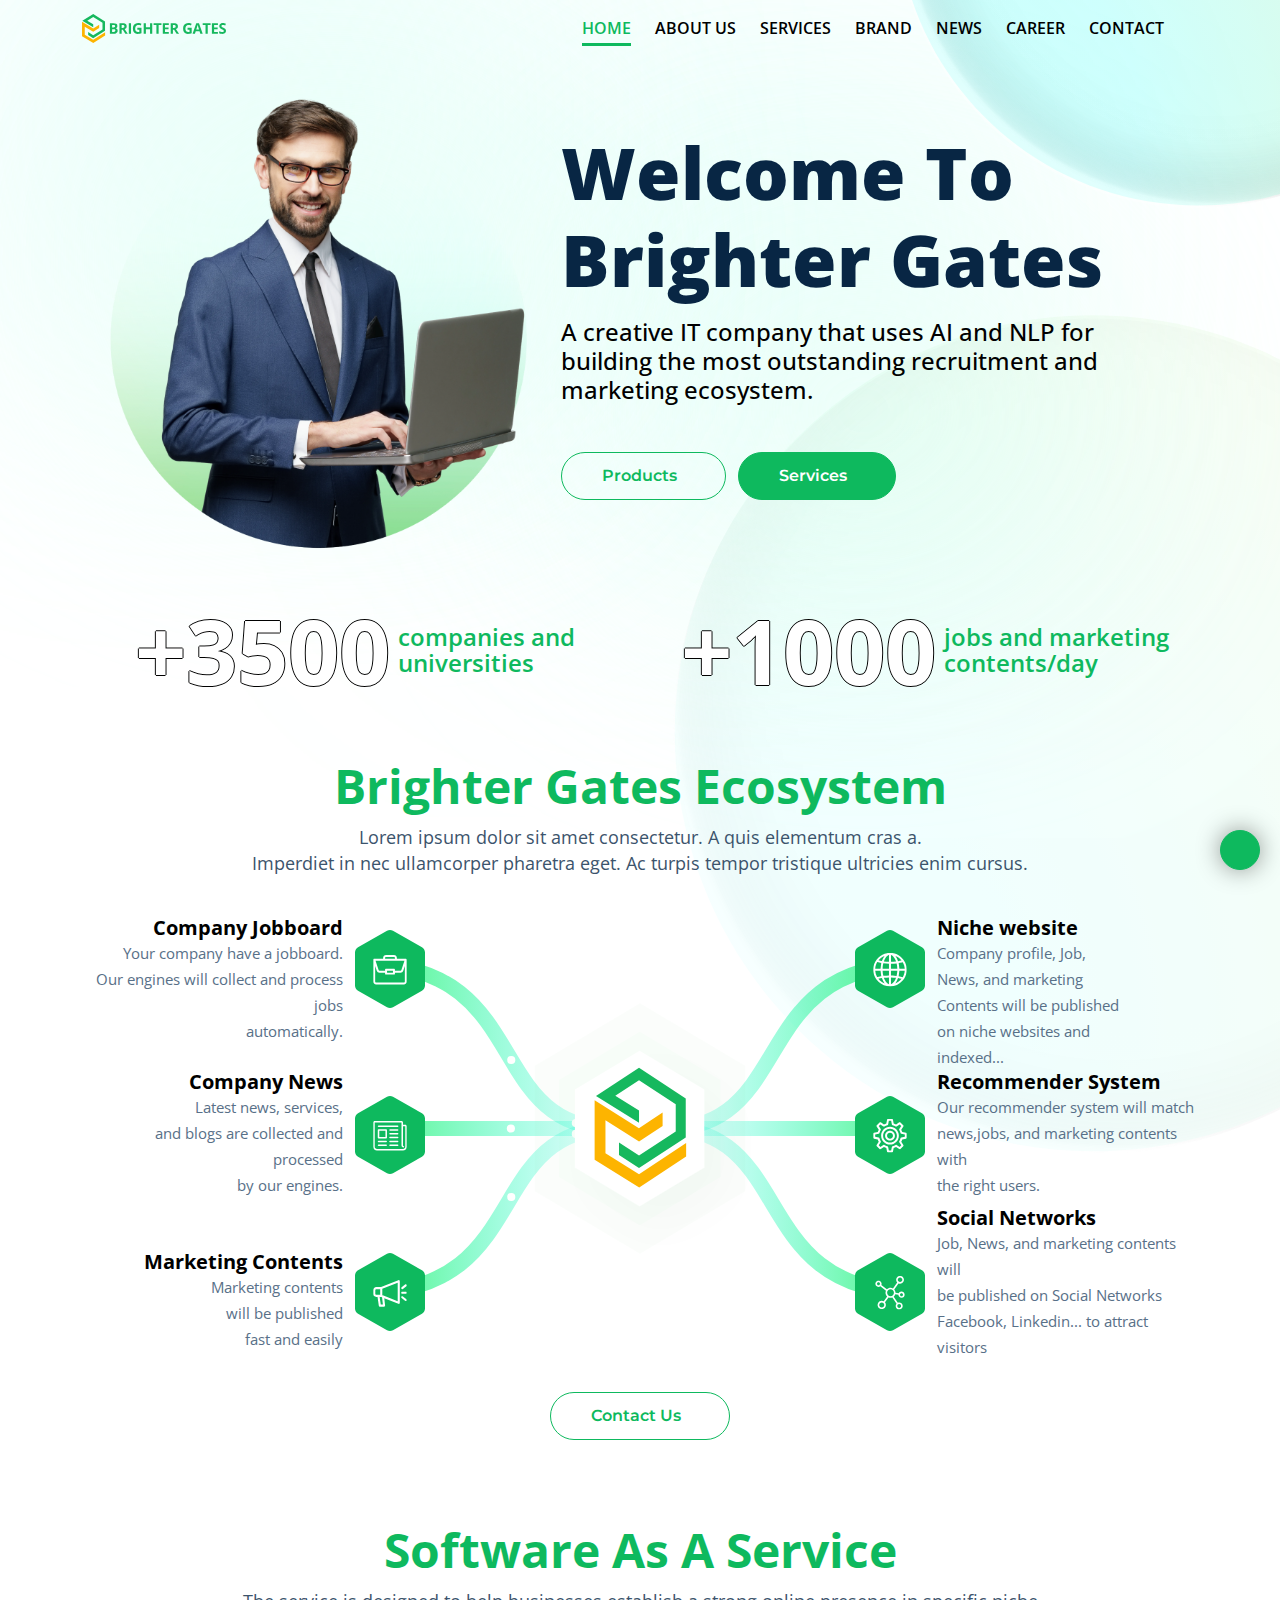
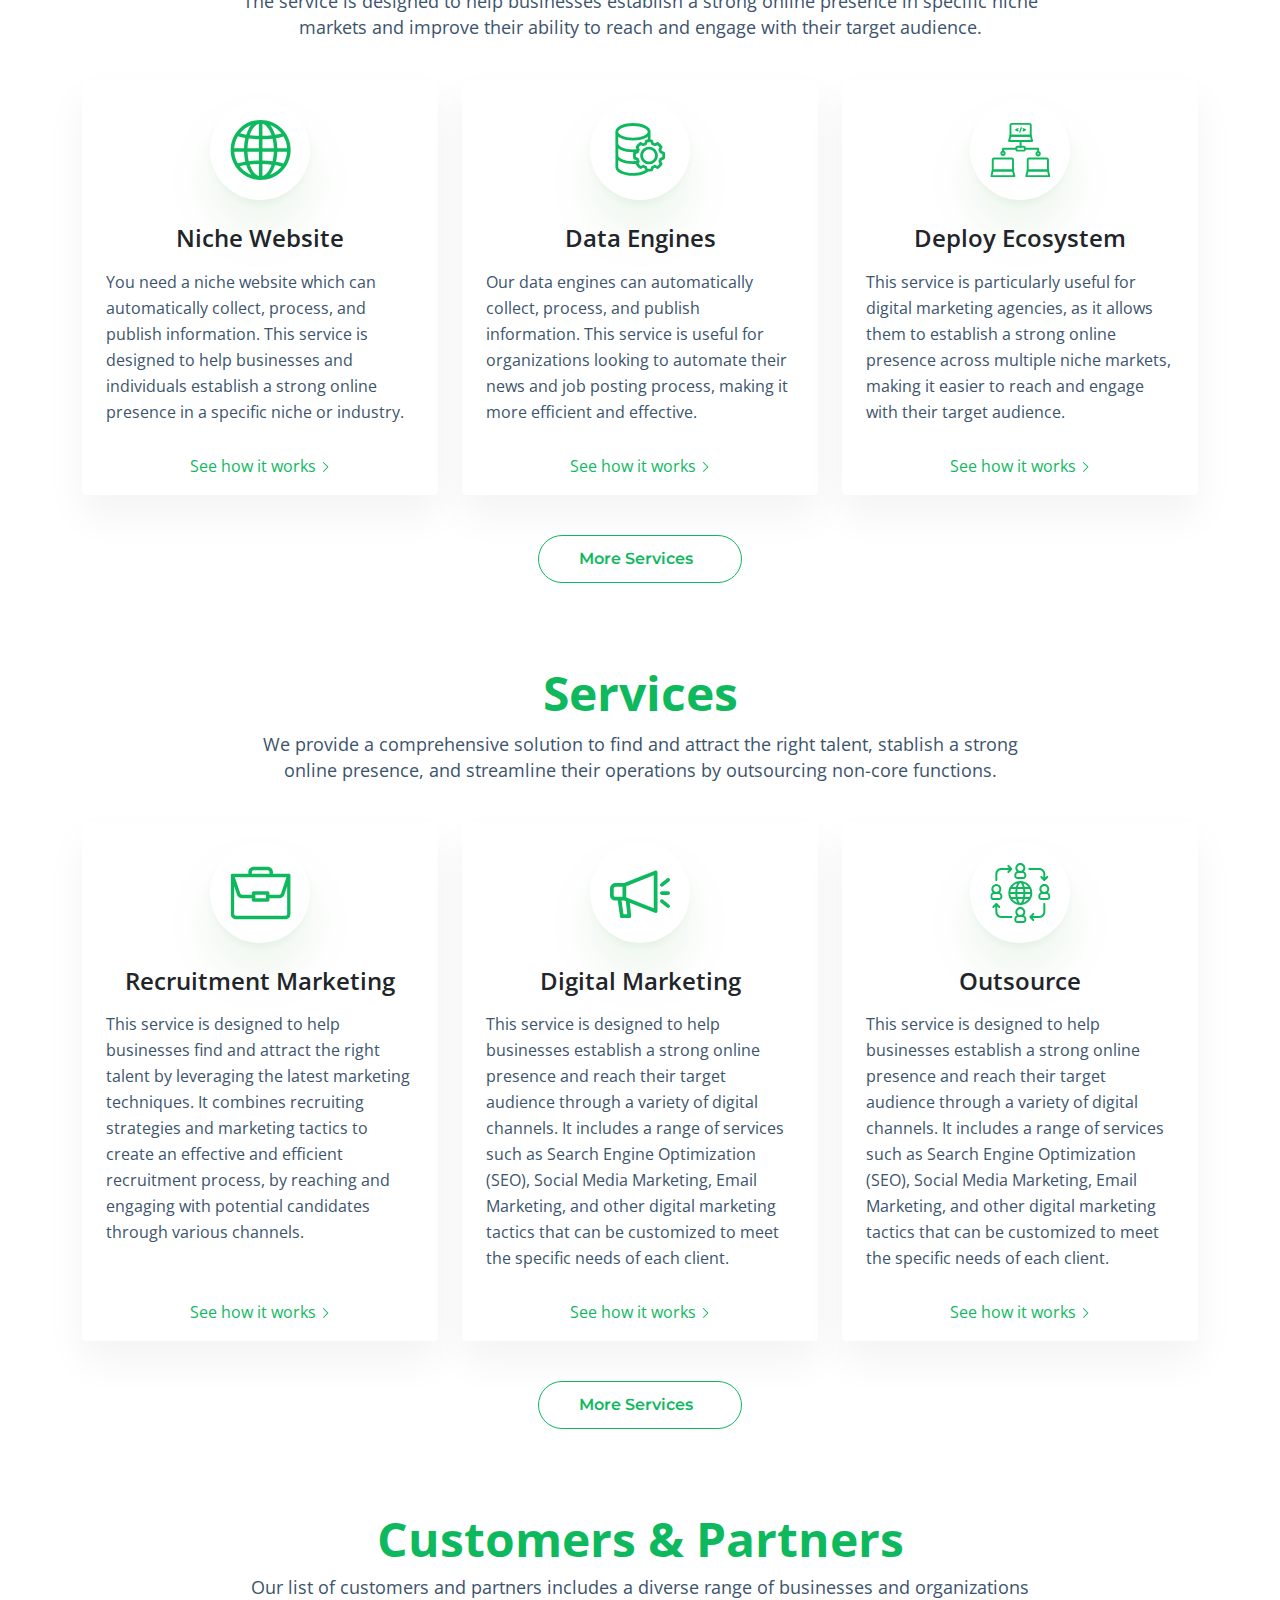
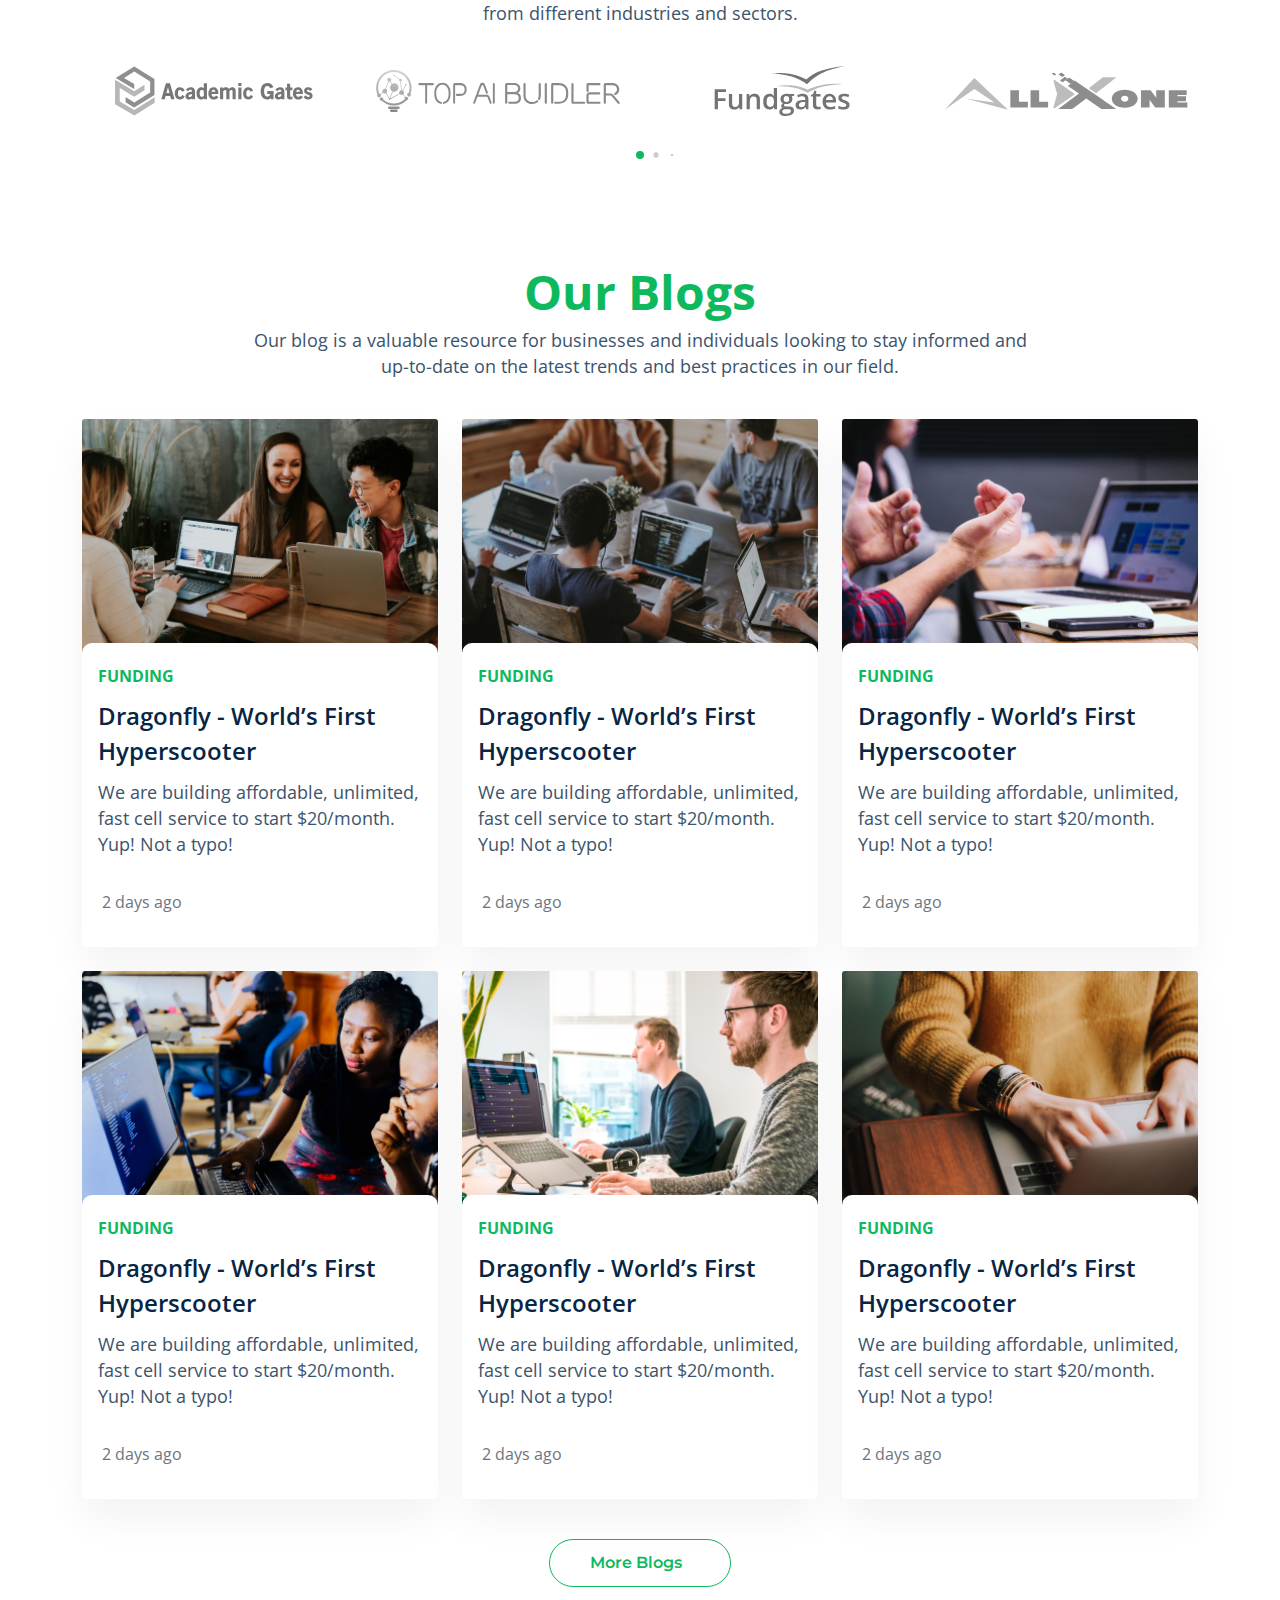
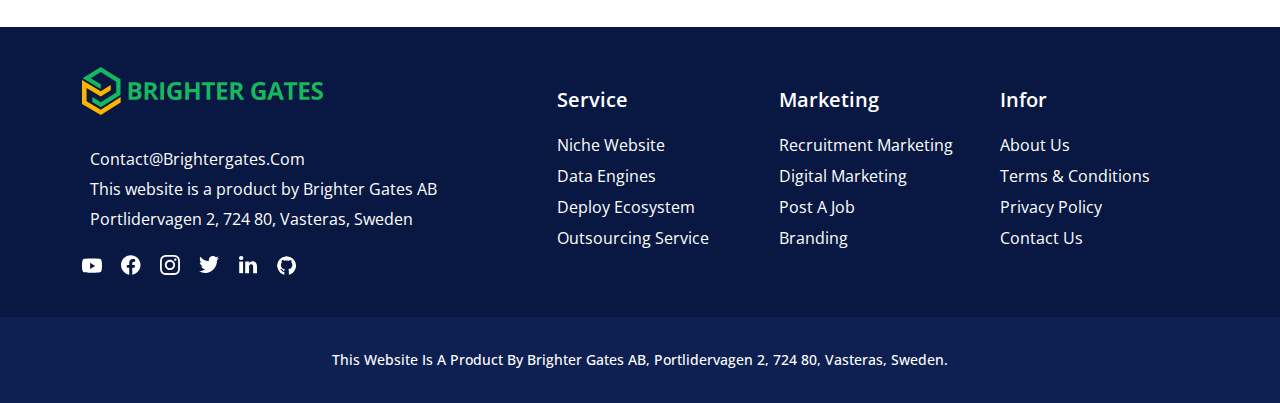
==== commit e0dee547: "homepage8" ====
--- a/index.html
+++ b/index.html
@@ -53,10 +53,10 @@
                                 <nav id="navigation" class="text-end">
                                     <ul id="jobguru_navigation">
                                         <li class="active has-children">
-                                            <a class="has-children-link" href="#">Home</a>
+                                            <a class="has-children-link" href="./index.html">Home</a>
                                         </li>
                                         <li class=" has-children">
-                                            <a class="has-children-link" href="#">About Us</a>
+                                            <a class="has-children-link" href="./about_us.html">About Us</a>
                                         </li>
                                         <li class="has-children">
                                             <a class="has-children-link" href="#">Services</a>
@@ -71,7 +71,7 @@
                                             <a class="has-children-link" href="#">Career</a>
                                         </li>
                                         <li class="has-children">
-                                            <a class="has-children-link" href="#">Contact</a>
+                                            <a class="has-children-link" href="./contact.html">Contact</a>
                                         </li>
                                     </ul>
                                 </nav>
@@ -312,7 +312,7 @@
                                         </div>
                                     </div>
                                     <div class="job-item__content">
-                                        <a class="" href="">
+                                        <a class="" href="./services/niche_website.html">
                                             <h3 class="job-title text-dark">
                                                 Niche Website
                                             </h3>
@@ -346,7 +346,7 @@
                                         </div>
                                     </div>
                                     <div class="job-item__content">
-                                        <a class="" href="">
+                                        <a class="" href="./services/data_engines.html">
                                             <h3 class="job-title text-dark">
                                                 Data Engines
                                             </h3>
@@ -381,7 +381,7 @@
                                         </div>
                                     </div>
                                     <div class="job-item__content">
-                                        <a class="" href="">
+                                        <a class="" href="./services/deloy_ecosystem.html">
                                             <h3 class="job-title text-dark">
                                                 Deploy Ecosystem
                                             </h3>
@@ -451,7 +451,7 @@
                                         </div>
                                     </div>
                                     <div class="job-item__content">
-                                        <a class="" href="">
+                                        <a class="" href="./services/recruitment_marketing.html">
                                             <h3 class="job-title text-dark">
                                                 Recruitment Marketing
                                             </h3>
@@ -487,7 +487,7 @@
                                         </div>
                                     </div>
                                     <div class="job-item__content">
-                                        <a class="" href="">
+                                        <a class="" href="./services/digital_marketing.html">
                                             <h3 class="job-title text-dark">
                                                 Digital Marketing
                                             </h3>
@@ -525,7 +525,7 @@
                                         </div>
                                     </div>
                                     <div class="job-item__content">
-                                        <a class="" href="">
+                                        <a class="" href="./services/outsourcing_services.html">
                                             <h3 class="job-title text-dark">
                                                 Outsource
                                             </h3>
--- a/assets/css/homepage-style.css
+++ b/assets/css/homepage-style.css
@@ -2014,9 +2014,10 @@
     position: absolute;
     top: 0;
     right: 0;
-    font-size: 36px;
+    font-size: 40px;
     margin-left: 50px;
     transition: 0.5s;
+    color: red;
   }
   .sidenav ul li {
     display: block;
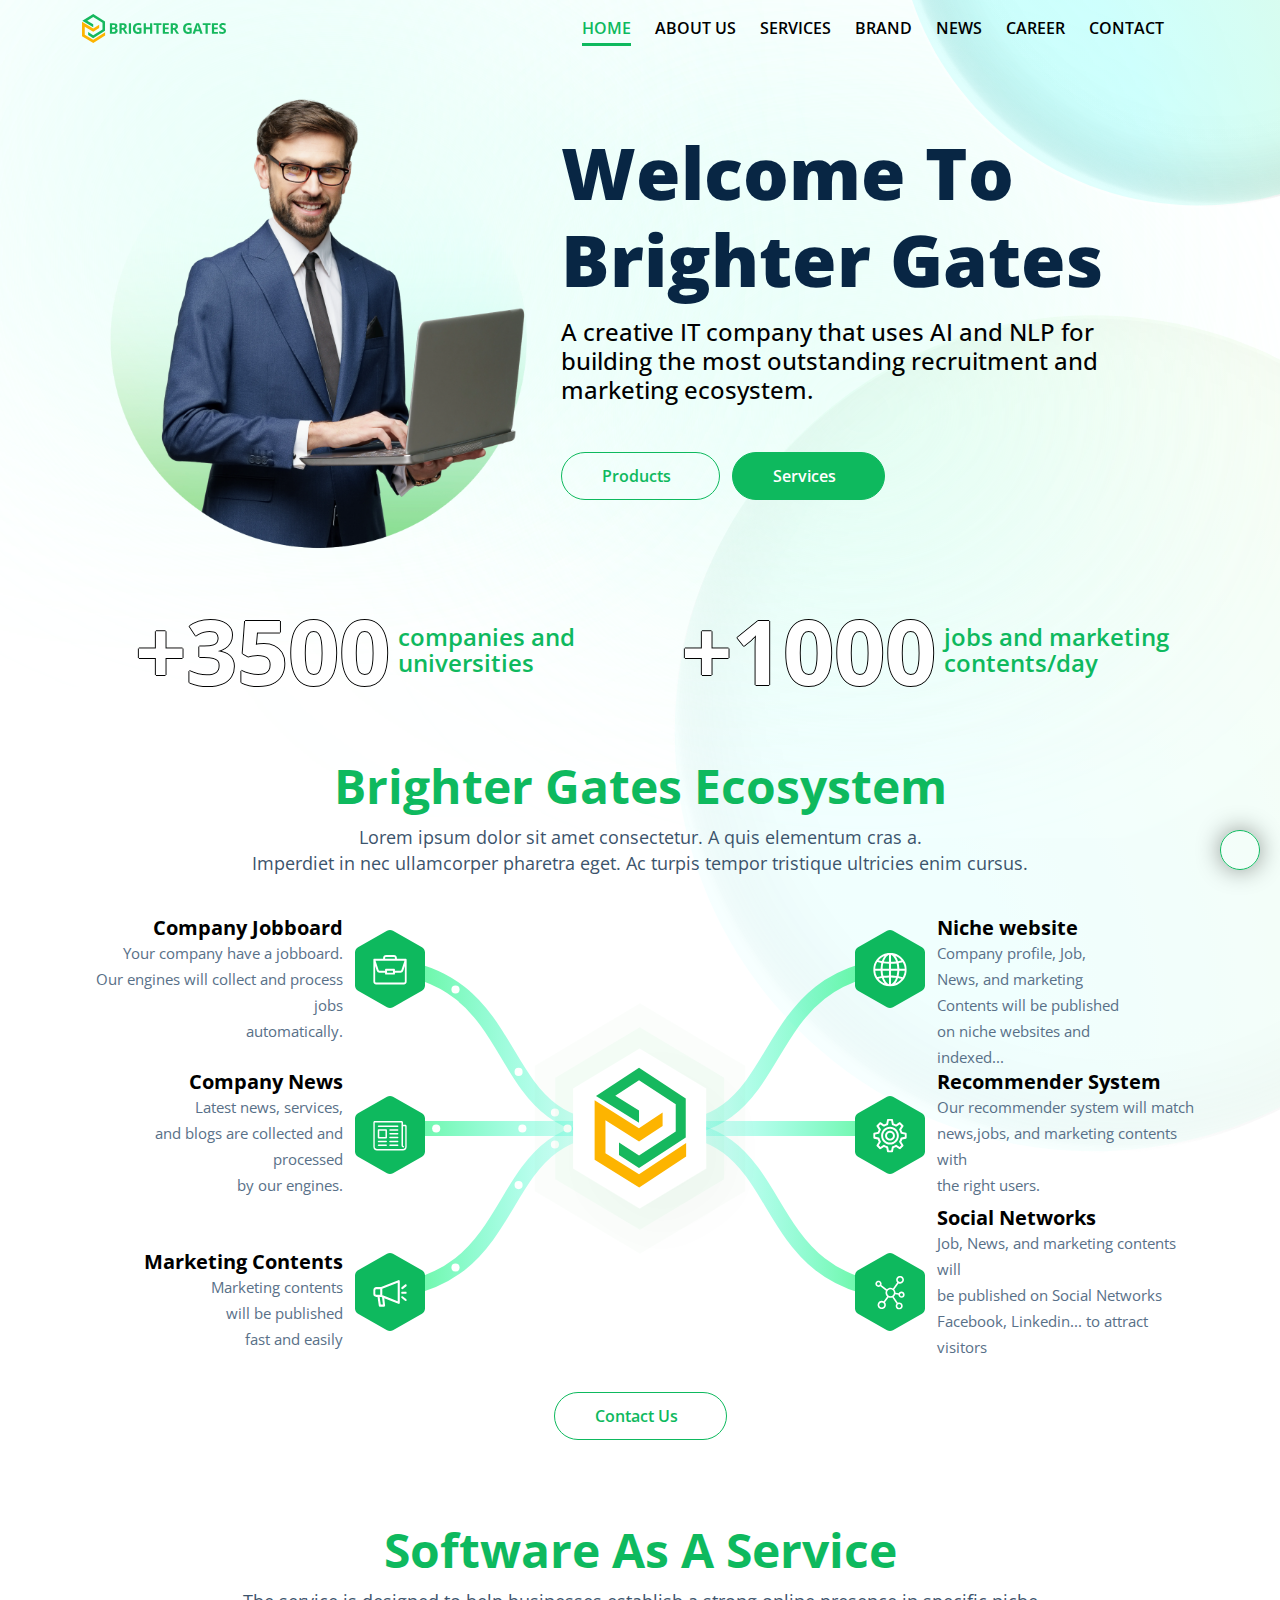
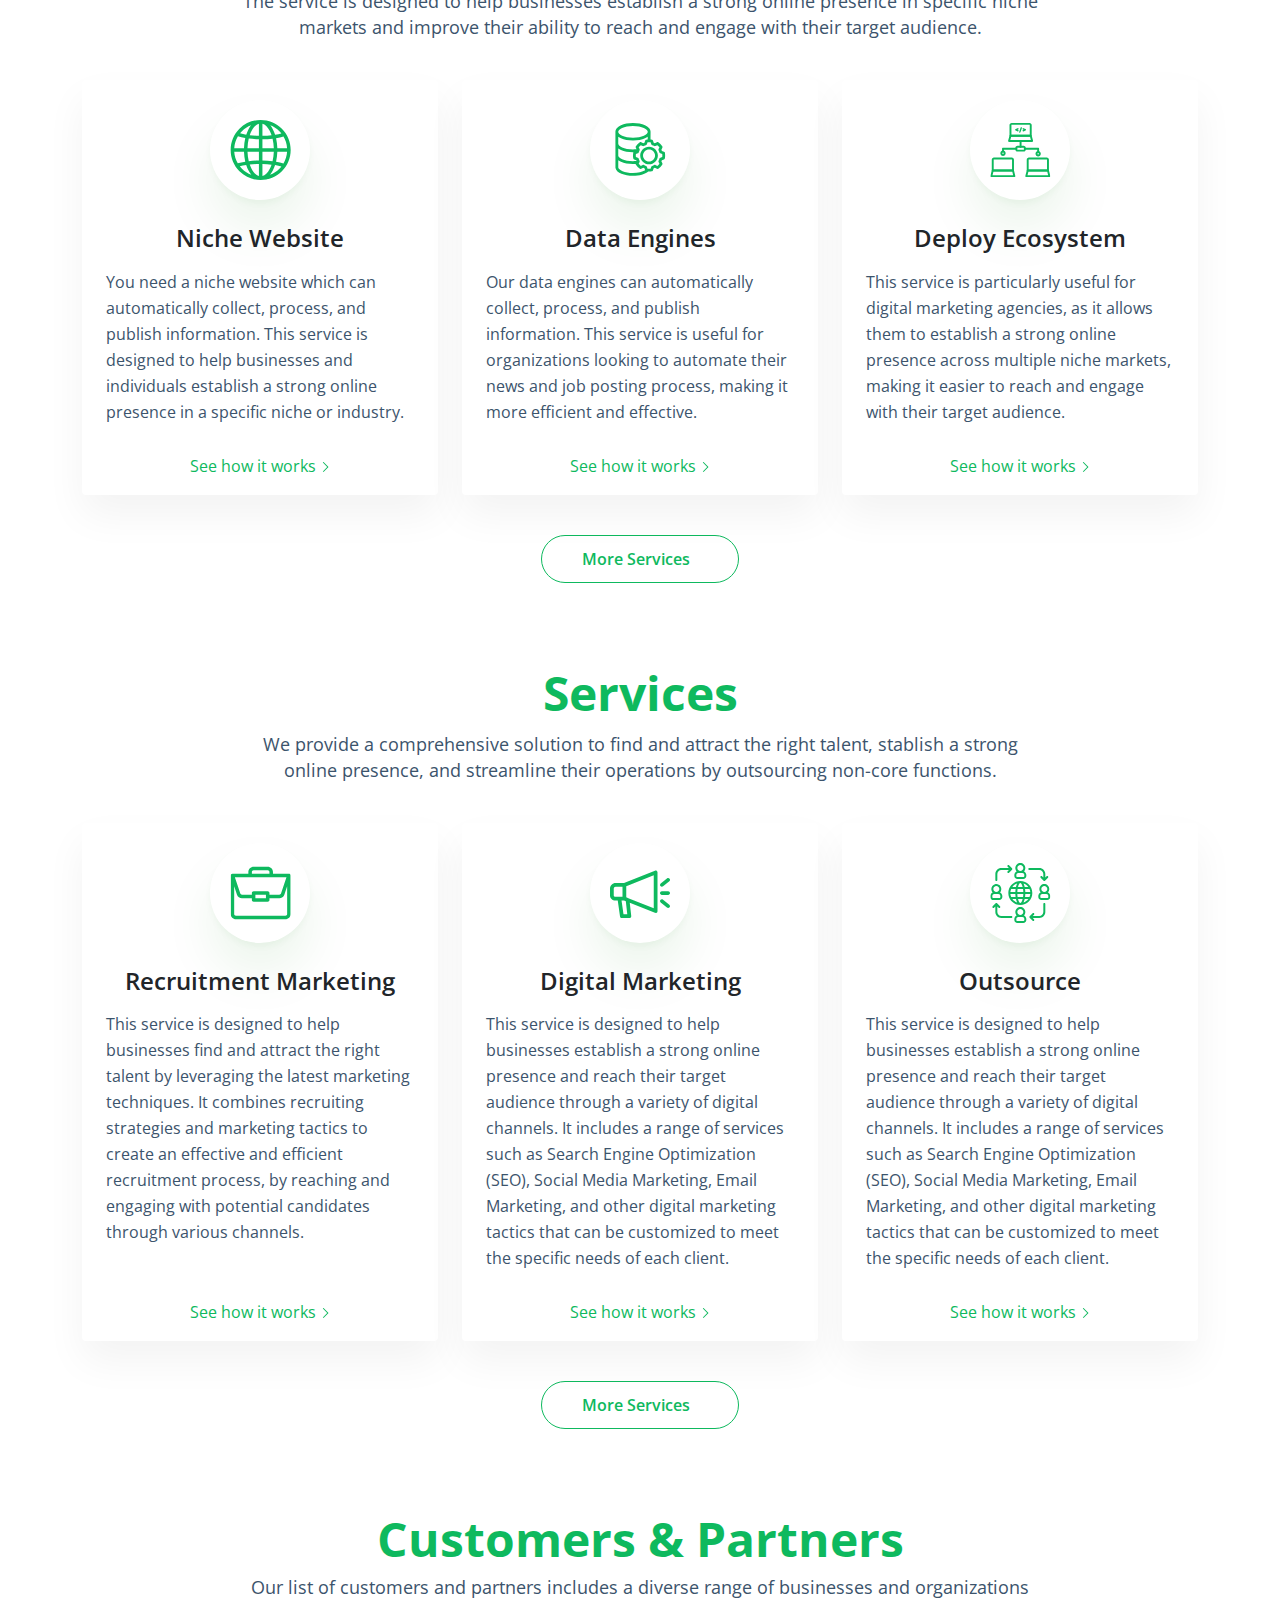
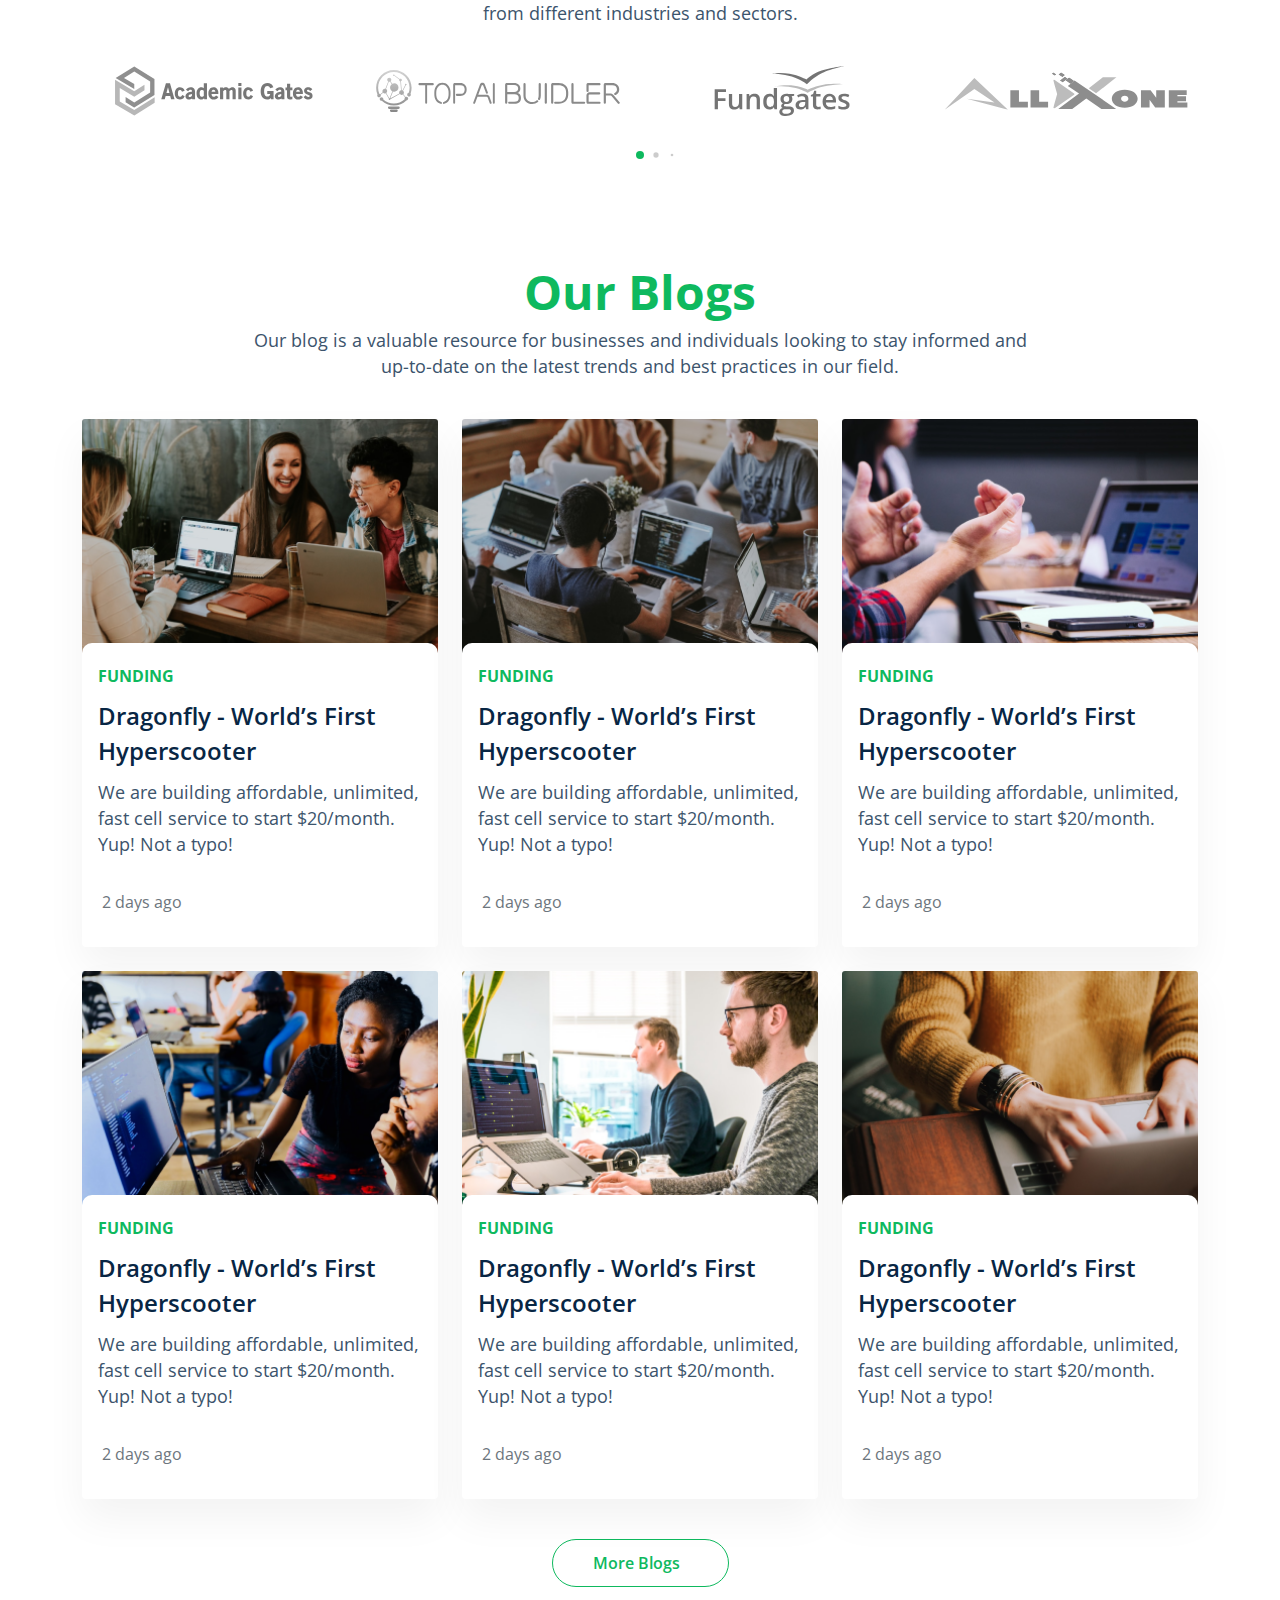
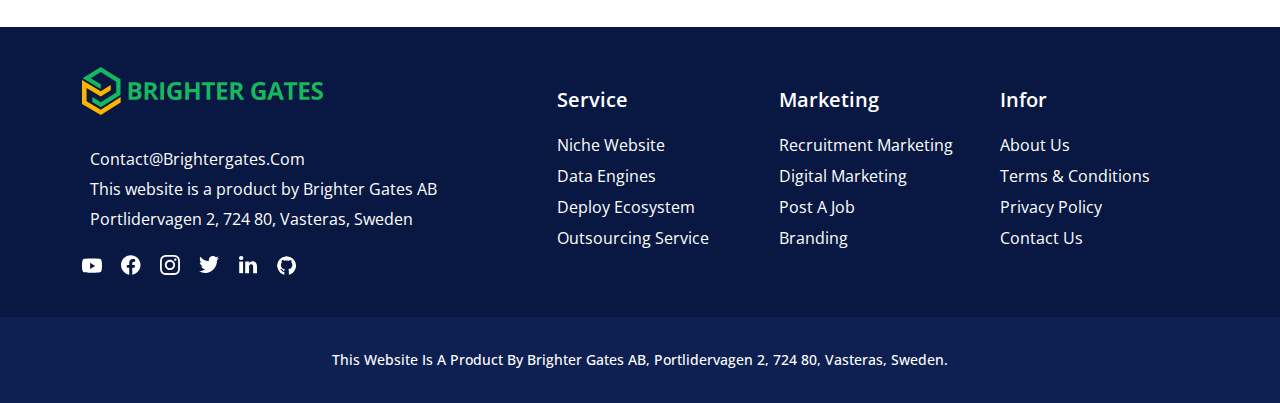
==== commit 87cd5754: "hp8" ====
--- a/index.html
+++ b/index.html
@@ -28,6 +28,7 @@
 </head>
 
 <body>
+    <!-- Header Start -->
     <header id="header" class="jobguru-header-area stick-top forsticky">
 
         <div class="menu-animation">
@@ -36,7 +37,7 @@
                 <div class="row align-items-center">
                     <div class="col-lg-3 menuRight">
                         <div class="site-logo">
-                            <a href="index.html">
+                            <a href="./index.html">
                                 <img src="./assets/img/logo.svg" alt="jobguru" class="non-stick-logo" />
                                 <img src="./assets/img/logo.svg" alt="jobguru" class="stick-logo" />
                             </a>
@@ -53,16 +54,27 @@
                                 <nav id="navigation" class="text-end">
                                     <ul id="jobguru_navigation">
                                         <li class="active has-children">
-                                            <a class="has-children-link" href="./index.html">Home</a>
+                                            <a class=" has-children-link" href="./index.html">Home</a>
                                         </li>
                                         <li class=" has-children">
                                             <a class="has-children-link" href="./about_us.html">About Us</a>
                                         </li>
-                                        <li class="has-children">
-                                            <a class="has-children-link" href="#">Services</a>
-                                        </li>
-                                        <li class="has-children">
-                                            <a class="has-children-link" href="#">Brand</a>
+                                        <li class="has-children services-relative">
+                                            <a class="has-children-link " href="#">Services
+                                            </a>
+                                            <ul class="menu-services">
+                                                <li><a class="menu-services-item" href="./services/niche_website.html">Niche Website</a></li>
+                                                <li><a class="menu-services-item" href="./services/data_engines.html">Data Engines</a></li>
+                                                <li><a class="menu-services-item" href="./services/deloy_ecosystem.html">Deloy Ecosystem</a></li>
+                                                <li><a class="menu-services-item" href="./services/recruitment_marketing.html">Recruitment</a></li>
+                                                <li><a class="menu-services-item" href="./services/digital_marketing.html">Digital Marketing</a></li>
+                                                <li><a class="menu-services-item" href="./services/outsourcing_services.html">Outsource</a></li>
+                                              </ul>
+                                            <!-- <div class=""> -->
+                                              <!-- </div> -->
+                                        </li>
+                                        <li class=" has-children">
+                                            <a class="has-children-link" href="./brand.html">Brand</a>
                                         </li>
                                         <li class="has-children">
                                             <a class="has-children-link" href="#">News</a>
@@ -82,7 +94,7 @@
             </div>
         </div>
     </header>
-    <!-- Header Area End -->
+    <!-- Header End -->
 
     <main>
         <!-- Banner Area Start -->
--- a/assets/css/homepage-style.css
+++ b/assets/css/homepage-style.css
@@ -61,7 +61,7 @@
   padding: 18px 40px;
   text-transform: capitalize;
   color: #fff;
-  font-family: "Montserrat", sans-serif;
+  font-family: "Open Sans", sans-serif;
   font-weight: 500;
   background: #2A66DB;
   border-top-right-radius: 4px;
@@ -84,7 +84,7 @@
   padding: 5px 20px;
   text-transform: capitalize;
   color: #fff;
-  font-family: "Montserrat", sans-serif;
+  font-family: "Open Sans", sans-serif;
   font-weight: 500;
   background: transparent;
   border-radius: 4px;
@@ -101,7 +101,7 @@
   padding: 8px 30px;
   text-transform: capitalize;
   color: var(--bs-primary);
-  font-family: "Montserrat", sans-serif;
+  font-family: "Open Sans", sans-serif;
   font-weight: 600;
   border-radius: 4px;
   transition: .3s;
@@ -120,7 +120,7 @@
   padding: 10px 40px;
   text-transform: capitalize;
   color: #fff;
-  font-family: "Montserrat", sans-serif;
+  font-family: "Open Sans", sans-serif;
   font-weight: 600;
   border-radius: 1000px;
   transition: .3s;
@@ -132,7 +132,7 @@
   padding: 10px 40px;
   text-transform: capitalize;
   color: var(--bs-primary);
-  font-family: "Montserrat", sans-serif;
+  font-family: "Open Sans", sans-serif;
   font-weight: 600;
   border-radius: 1000px;
   transition: .3s;
@@ -148,7 +148,7 @@
   padding: 5px 20px;
   text-transform: capitalize;
   color: #fff;
-  font-family: "Montserrat", sans-serif;
+  font-family: "Open Sans", sans-serif;
   font-weight: 500;
   background: var(--bs-primary);
   border-radius: 4px;
@@ -165,7 +165,7 @@
   padding-bottom: 0;
   text-transform: capitalize;
   color: var(--bs-primary) !important;
-  font-family: "Montserrat", sans-serif;
+  font-family: "Open Sans", sans-serif;
   font-weight: 600;
   background: transparent;
 }
@@ -174,7 +174,7 @@
   padding: 4px 20px;
   text-transform: capitalize;
   color: var(--bs-primary) !important;
-  font-family: "Montserrat", sans-serif;
+  font-family: "Open Sans", sans-serif;
   font-weight: 600;
   border-radius: 8px;
   border: 1px solid var(--bs-primary);
@@ -193,7 +193,7 @@
   padding: 10px 30px;
   text-transform: capitalize;
   color: #fff;
-  font-family: "Montserrat", sans-serif;
+  font-family: "Open Sans", sans-serif;
   font-weight: 500;
   background: #c92813 none repeat scroll 0 0;
   border-radius: 4px;
@@ -208,7 +208,7 @@
   padding: 10px 30px;
   text-transform: capitalize;
   color: #fff;
-  font-family: "Montserrat", sans-serif;
+  font-family: "Open Sans", sans-serif;
   font-weight: 500;
   background: var(--bs-primary) none repeat scroll 0 0;
   border-radius: 4px;
@@ -622,9 +622,8 @@
 06 - BTN TOP CSS
 ==================================================*/
 .btntoTop {
-  color: #ffffff;
+  color: var(--bs-primary);
   vertical-align: middle;
-  background-color: var(--bs-primary);
   border: 1px solid var(--bs-primary);
   border-radius: 50%;
   bottom: 30px;
@@ -651,7 +650,8 @@
 }
 
 .btntoTop.active:hover {
-  background: #3454f1d5 none repeat scroll 0 0;
+  background: var(--bs-primary) none repeat scroll 0 0;
+  color: #fff;
   border: 1px solid #fff;
   opacity: 0.8;
   -ms-filter: "progid:DXImageTransform.Microsoft.Alpha(Opacity=80)";
@@ -830,7 +830,7 @@
     padding: 8px 25px;
     text-transform: capitalize;
     color: #fff;
-    font-family: "Montserrat", sans-serif;
+    font-family: "Open Sans", sans-serif;
     font-weight: 500;
     background: transparent;
     border-radius: 4px;
@@ -1254,7 +1254,7 @@
 }
 
 .job-category-name {
-  font-family: "Montserrat", sans-serif;
+  font-family: "Open Sans", sans-serif;
   max-width: 215px !important;
   color: #000;
   line-height: 1.5;
@@ -1264,7 +1264,7 @@
   margin-top: 30px;
 }
 .job-company-name {
-  font-family: "Montserrat", sans-serif;
+  font-family: "Open Sans", sans-serif;
   max-width: 215px !important;
   color: #fff;
   line-height: 1.5;
@@ -1440,6 +1440,53 @@
 13 - VIDEO AREA CSS
 ==================================================*/
 
+.services-relative {
+  position: relative;
+}
+.menu-services {
+  display: none;
+  position: absolute;
+  top: 30px;
+  left: 0;
+  width: 300px;
+  border-radius: 8px;
+  background-color: #ecfff5;
+  box-shadow: 0px 30px 51px rgba(16, 122, 9, 0.08), 0px 4px 6.38599px rgba(16, 122, 9, 0.04);
+}
+.menu-services li {
+  width: 100%;
+  padding: 0;
+  text-align: left;
+}
+.menu-services li a{
+  display: block;
+    width: 100%;
+    padding: .5rem 1rem;
+    clear: both;
+    font-weight: 600;
+    color: #000;
+    text-align: inherit;
+    text-decoration: none;
+    white-space: nowrap;
+    background-color: transparent;
+    border: 0;
+    text-transform: uppercase;
+}
+.menu-services li:first-child a{
+  border-top-left-radius: 8px;
+  border-top-right-radius: 8px;
+}
+.menu-services li:last-child a{
+  border-bottom-left-radius: 8px;
+  border-bottom-right-radius: 8px;
+}
+.menu-services li a:hover{
+  background-color: #0EB95E !important;
+  color: #fff !important;
+}
+.services-relative:hover ul.menu-services{
+  display: block;
+}
 /* .jobguru-video-area {
   background: #e8effd;
   background-size: cover;
@@ -1686,7 +1733,7 @@
 }
 
 .latest-post-footer-right > h4 {
-  font-family: "Montserrat", sans-serif;
+  font-family: "Open Sans", sans-serif;
   font-size: 15px;
   font-weight: 600;
   line-height: 20px;
@@ -1903,6 +1950,35 @@
 #subs_img {
   height: 390px;
 }
+
+.pagination {
+  margin-top: 48px;
+  text-align: center;
+  float: none;
+  display: inline-block;
+}
+.pagination li {
+  display: inline-block;
+  margin-right: 5px;
+  text-align: center;
+}
+.pagination li a {
+  display: flex;
+  align-items: center;
+  justify-content: center;
+  width: 64px;
+  height: 64px;
+  font-size: 16px;
+  line-height: 35px;
+  border-radius: 50%;
+  font-weight: 500;
+}
+.pagination li a {
+  border: 1px solid #D3DAE1;
+  border-radius: 6px;
+  background: transparent;
+  color: #8094A8;
+}
 /*================================================
 Responsive
 ==================================================*/
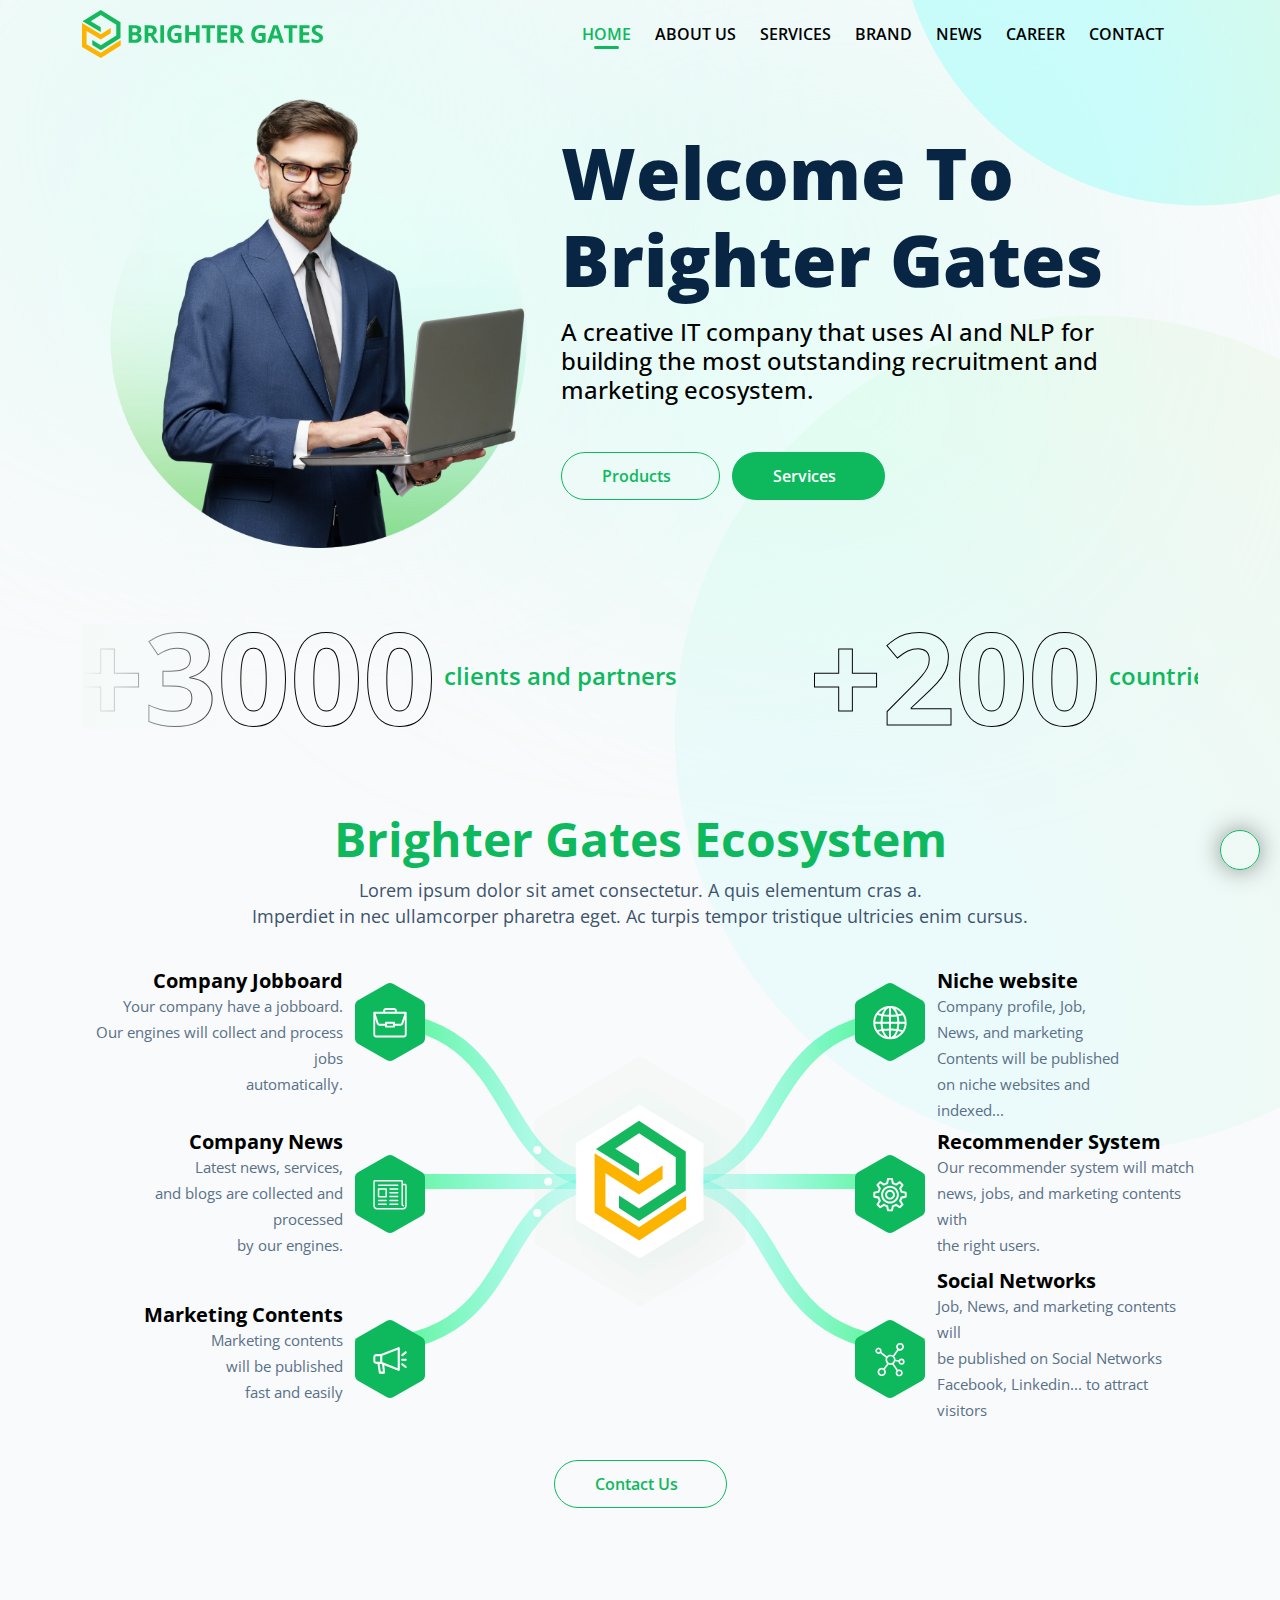
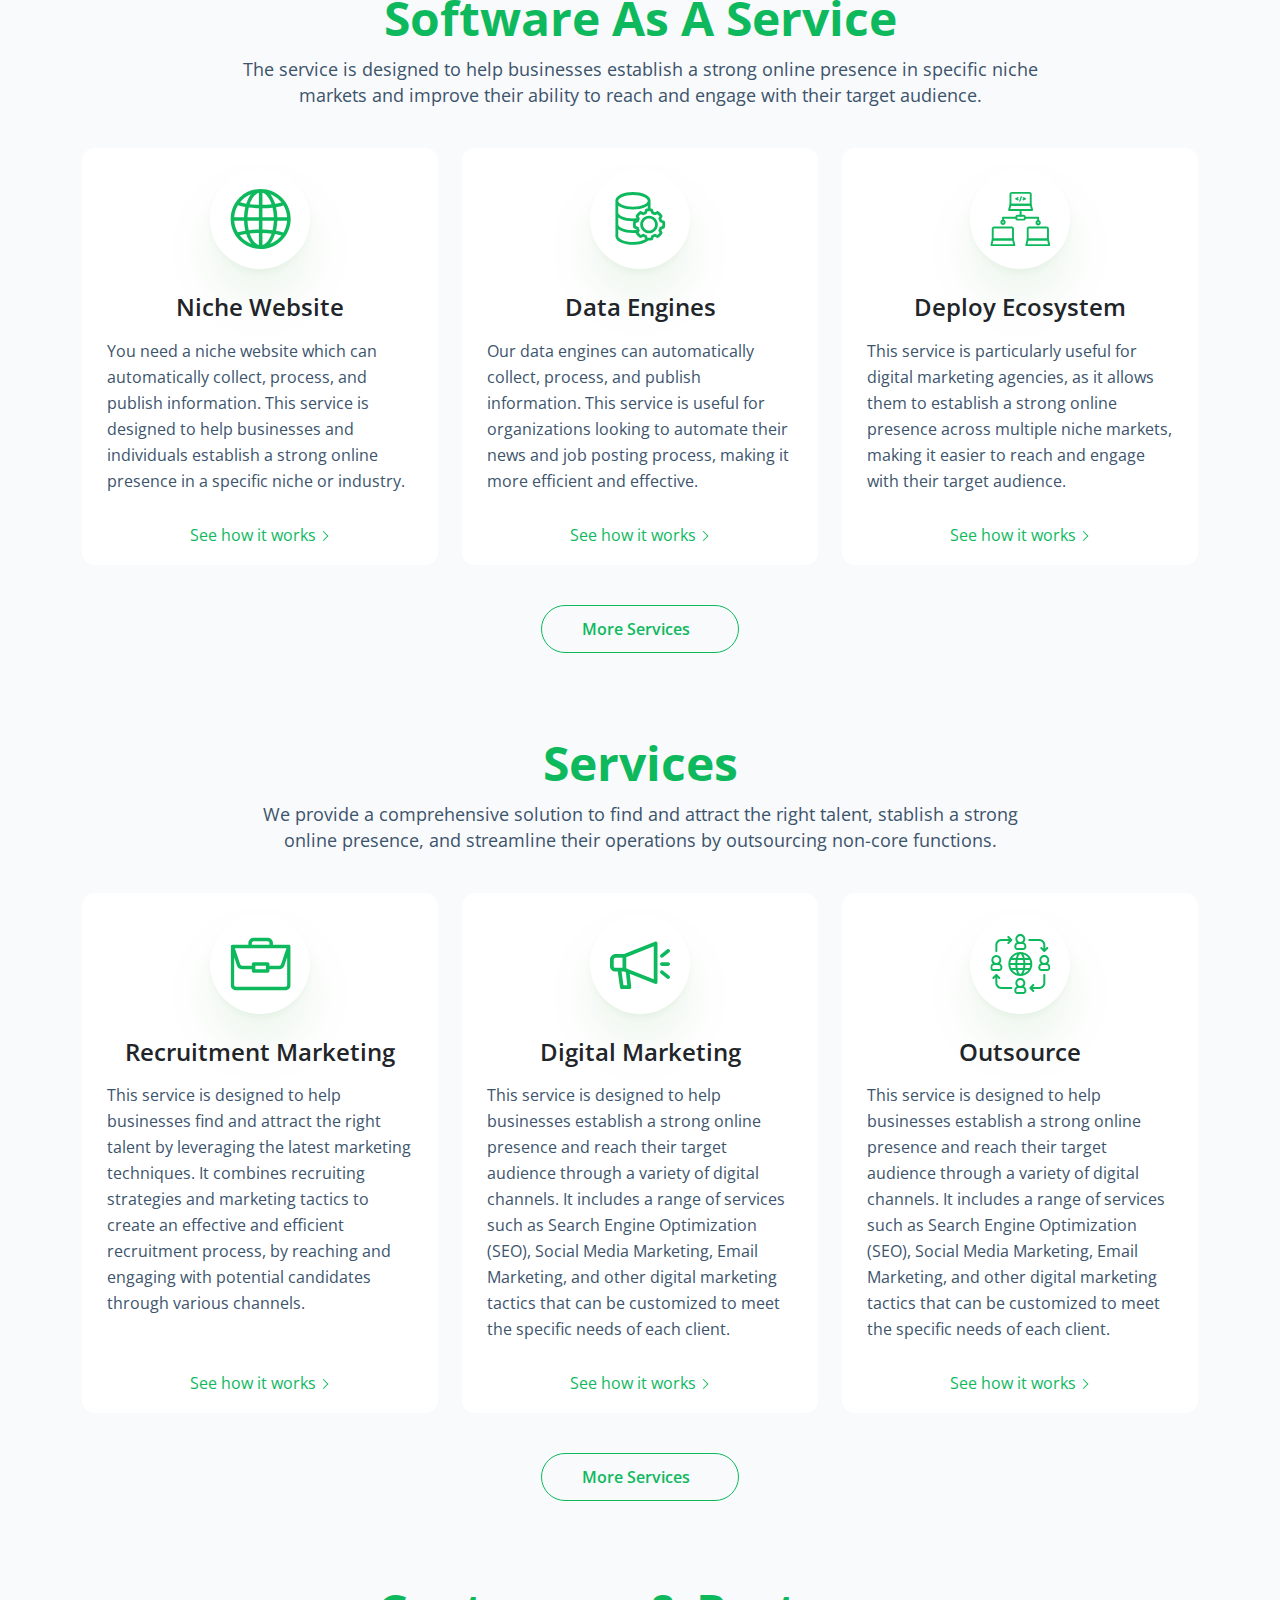
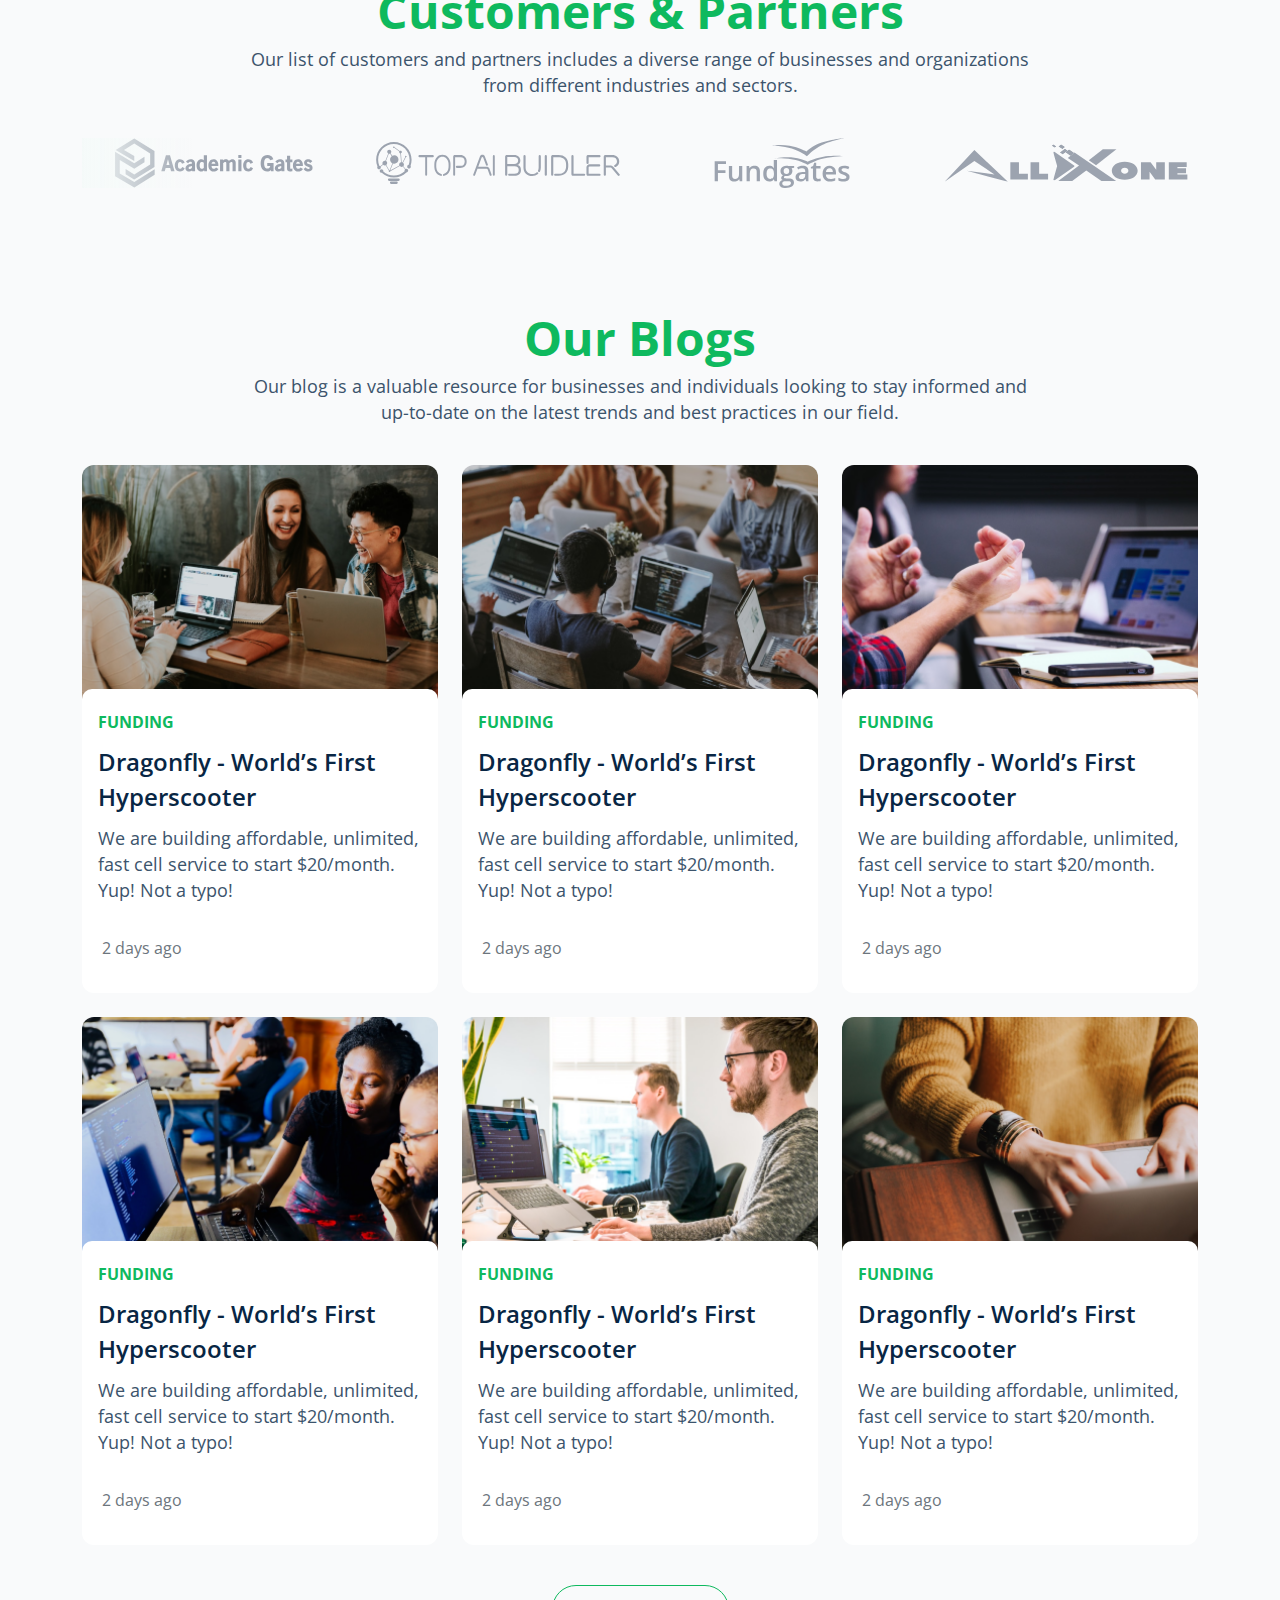
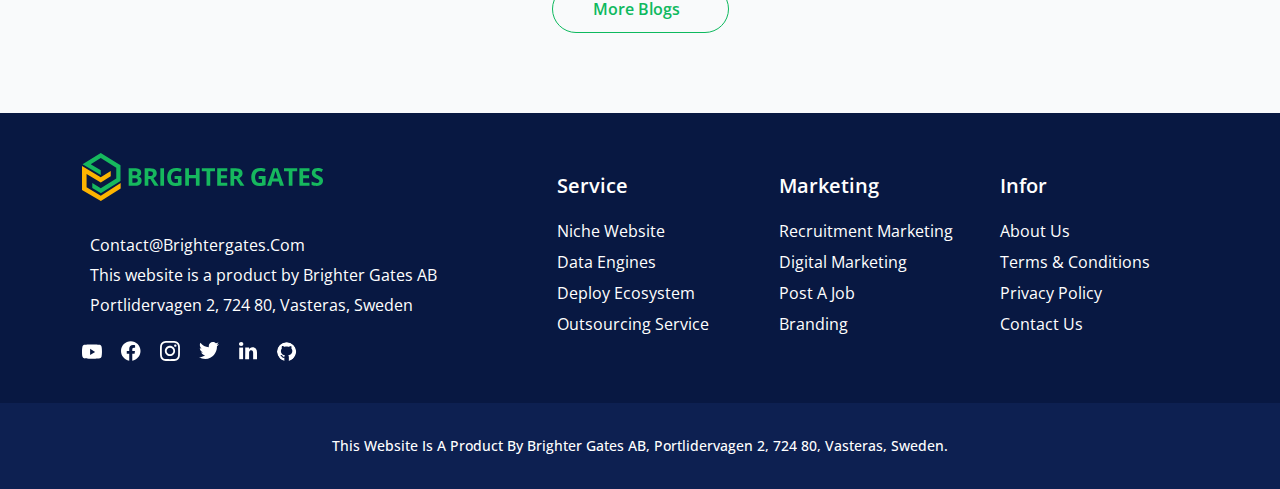
==== commit 13f2fdb5: "homepage8" ====
--- a/index.html
+++ b/index.html
@@ -63,15 +63,23 @@
                                             <a class="has-children-link " href="#">Services
                                             </a>
                                             <ul class="menu-services">
-                                                <li><a class="menu-services-item" href="./services/niche_website.html">Niche Website</a></li>
-                                                <li><a class="menu-services-item" href="./services/data_engines.html">Data Engines</a></li>
-                                                <li><a class="menu-services-item" href="./services/deloy_ecosystem.html">Deloy Ecosystem</a></li>
-                                                <li><a class="menu-services-item" href="./services/recruitment_marketing.html">Recruitment</a></li>
-                                                <li><a class="menu-services-item" href="./services/digital_marketing.html">Digital Marketing</a></li>
-                                                <li><a class="menu-services-item" href="./services/outsourcing_services.html">Outsource</a></li>
-                                              </ul>
+                                                <li><a class="menu-services-item"
+                                                        href="./services/niche_website.html">Niche Website</a></li>
+                                                <li><a class="menu-services-item"
+                                                        href="./services/data_engines.html">Data Engines</a></li>
+                                                <li><a class="menu-services-item"
+                                                        href="./services/deloy_ecosystem.html">Deloy Ecosystem</a></li>
+                                                <li><a class="menu-services-item"
+                                                        href="./services/recruitment_marketing.html">Recruitment</a>
+                                                </li>
+                                                <li><a class="menu-services-item"
+                                                        href="./services/digital_marketing.html">Digital Marketing</a>
+                                                </li>
+                                                <li><a class="menu-services-item"
+                                                        href="./services/outsourcing_services.html">Outsource</a></li>
+                                            </ul>
                                             <!-- <div class=""> -->
-                                              <!-- </div> -->
+                                            <!-- </div> -->
                                         </li>
                                         <li class=" has-children">
                                             <a class="has-children-link" href="./brand.html">Brand</a>
@@ -140,28 +148,46 @@
         <!-- -->
         <section class="section_50 mt-4">
             <div class="container">
-                <div class="row totalJob">
-                    <div class="col-md-6 col-6">
-                        <div class="d-lg-flex d-block align-items-center justify-content-center">
-                            <div class="text-border me-2">
-                                +3500
-                            </div>
-                            <div class="textPrimary">
-                                companies and <br>
-                                universities
-                            </div>
-                        </div>
-                    </div>
-                    <div class="col-md-6 col-6">
-                        <div class="d-lg-flex d-block align-items-center justify-content-center">
-                            <div class="text-border me-2">
-                                +1000
-                            </div>
-                            <div class="textPrimary">
-                                jobs and marketing<br>
-                                contents/day
-                            </div>
-                        </div>
+                <div class="carousel">
+                    <div class="carousel__slider">
+                        <ul class="carousel__list">
+                            <li class="carousel__item">
+                                <div>
+                                    <div class="d-lg-flex d-block align-items-center justify-content-center">
+                                        <div class="text-border me-2">
+                                            +3000
+                                        </div>
+                                        <div class="textPrimary">
+                                            clients and partners
+                                        </div>
+                                    </div>
+                                </div>
+                            </li>
+                            <li class="carousel__item">
+                                <div>
+                                    <div class="d-lg-flex d-block align-items-center justify-content-center">
+                                        <div class="text-border me-2">
+                                            +200
+                                        </div>
+                                        <div class="textPrimary">
+                                            countries
+                                        </div>
+                                    </div>
+                                </div>
+                            </li>
+                            <li class="carousel__item">
+                                <div>
+                                    <div class="d-lg-flex d-block align-items-center justify-content-center">
+                                        <div class="text-border me-2">
+                                            +60
+                                        </div>
+                                        <div class="textPrimary">
+                                            brands
+                                        </div>
+                                    </div>
+                                </div>
+                            </li>
+                        </ul>
                     </div>
                 </div>
             </div>
@@ -261,7 +287,7 @@
                             </div>
                             <div class="text col-9 col-md-9 col-lg-12">
                                 <h2>Recommender System</h2>
-                                <p>Our recommender system will match <br> news,jobs, and marketing contents with <br>
+                                <p>Our recommender system will match <br> news, jobs, and marketing contents with <br>
                                     the
                                     right users.</p>
                             </div>
@@ -315,7 +341,7 @@
                 </div>
                 <div class="row">
                     <div class="col-12 col-lg-4 col-md-6 d-flex feature-job-body">
-                        <div class="card border-0 mb-4 shadow-min2">
+                        <div class="card mb-4 shadow-min2">
                             <div class="card-body pt-7">
                                 <div class="job-item">
                                     <div class="job-item__title">
@@ -349,7 +375,7 @@
                         </div>
                     </div>
                     <div class="col-12 col-lg-4 col-md-6 d-flex feature-job-body">
-                        <div class="card border-0 mb-4 shadow-min2">
+                        <div class="card mb-4 shadow-min2">
                             <div class="card-body pt-7">
                                 <div class="job-item">
                                     <div class="job-item__title">
@@ -384,7 +410,7 @@
                         </div>
                     </div>
                     <div class="col-12 col-lg-4 col-md-6 d-flex feature-job-body">
-                        <div class="card border-0 mb-4 shadow-min2">
+                        <div class="card mb-4 shadow-min2">
                             <div class="card-body pt-7">
                                 <div class="job-item">
                                     <div class="job-item__title text-center">
@@ -454,7 +480,7 @@
                 </div>
                 <div class="row">
                     <div class="col-12 col-lg-4 col-md-6 d-flex feature-job-body">
-                        <div class="card border-0 mb-4 shadow-min2">
+                        <div class="card mb-4 shadow-min2">
                             <div class="card-body pt-7">
                                 <div class="job-item">
                                     <div class="job-item__title">
@@ -490,7 +516,7 @@
                         </div>
                     </div>
                     <div class="col-12 col-lg-4 col-md-6 d-flex feature-job-body">
-                        <div class="card border-0 mb-4 shadow-min2">
+                        <div class="card mb-4 shadow-min2">
                             <div class="card-body pt-7">
                                 <div class="job-item">
                                     <div class="job-item__title">
@@ -528,7 +554,7 @@
                         </div>
                     </div>
                     <div class="col-12 col-lg-4 col-md-6 d-flex feature-job-body">
-                        <div class="card border-0 mb-4 shadow-min2">
+                        <div class="card mb-4 shadow-min2">
                             <div class="card-body pt-7">
                                 <div class="job-item">
                                     <div class="job-item__title text-center">
@@ -599,80 +625,90 @@
                     </div>
                 </div>
 
-                <div class="row feature-category">
+                <div class="row feature-category feature-customers">
                     <div class="col-md-12">
                         <div class="swiper mySwiper">
                             <div class="swiper-wrapper">
                                 <div class="swiper-slide">
-                                    <a href="">
-                                        <img src="./assets/img/Academic Gates.svg">
-                                    </a>
-                                </div>
-                                <div class="swiper-slide">
-                                    <a href="">
-                                        <img src="./assets/img/Top AI Builder.svg">
-                                    </a>
-                                </div>
-                                <div class="swiper-slide">
-                                    <a href="">
-                                        <img src="./assets/img/Fundgates.svg">
-                                    </a>
-                                </div>
-                                <div class="swiper-slide">
-                                    <a href="">
-                                        <img src="./assets/img/AllXone.svg">
-                                    </a>
-                                </div>
-                                <div class="swiper-slide">
-                                    <a href="">
-                                        <img src="./assets/img/BlockchainBreak.svg">
-                                    </a>
-                                </div>
-                                <div class="swiper-slide">
-                                    <a href="">
-                                        <img src="./assets/img/Searchiro.svg">
-                                    </a>
-                                </div>
-                                <div class="swiper-slide">
-                                    <a href="">
-                                        <img src="./assets/img/RoboExpress.svg">
-                                    </a>
-                                </div>
-                                <div class="swiper-slide">
-                                    <a href="">
-                                        <img src="./assets/img/SearchaPhD.svg">
-                                    </a>
-                                </div>
-                                <div class="swiper-slide">
-                                    <a href="">
-                                        <img src="./assets/img/Job Seo Company.svg">
-                                    </a>
-                                </div>
-                                <div class="swiper-slide">
-                                    <a href="">
-                                        <img src="./assets/img/EnglishWork Vietnam.svg">
-                                    </a>
-                                </div>
-                                <div class="swiper-slide">
-                                    <a href="">
-                                        <img src="./assets/img/PRnews io.svg">
-                                    </a>
-                                </div>
-                                <div class="swiper-slide">
-                                    <a href="">
-                                        <img src="./assets/img/Electric vehicle.svg">
-                                    </a>
-                                </div>
-                                <div class="swiper-slide">
-                                    <a href="">
-                                        <img src="./assets/img/Resume Gates.svg">
-                                    </a>
-                                </div>
-                            </div>
-                            <!-- <div class="swiper-button-next"></div>
-                    <div class="swiper-button-prev"></div> -->
-
-                            <div class="swiper-pagination"></div>
+                                    <a class="customers-link" href="">
+                                        <img class="swipper-img-0" src="./assets/img/Academic Gates-nocolor.svg">
+                                        <img class="swipper-img-1" src="./assets/img/Academic Gates.svg">
+                                    </a>
+                                </div>
+                                <div class="swiper-slide">
+                                    <a class="customers-link" href="">
+                                        <img class="swipper-img-0" src="./assets/img/Top AI Builder-nocolor.svg">
+                                        <img class="swipper-img-1" src="./assets/img/Top AI Builder.svg">
+                                    </a>
+                                </div>
+                                <div class="swiper-slide">
+                                    <a class="customers-link" href="">
+                                        <img class="swipper-img-0" src="./assets/img/Fundgates-nocolor.svg">
+                                        <img class="swipper-img-1" src="./assets/img/Fundgates.svg">
+                                    </a>
+                                </div>
+                                <div class="swiper-slide">
+                                    <a class="customers-link" href="">
+                                        <img class="swipper-img-0" src="./assets/img/AllXone-nocolor.svg">
+                                        <img class="swipper-img-1" src="./assets/img/AllXone.svg">
+                                    </a>
+                                </div>
+                                <div class="swiper-slide">
+                                    <a class="customers-link" href="">
+                                        <img class="swipper-img-0" src="./assets/img/BlockchainBreak-nocolor.svg">
+                                        <img class="swipper-img-1" src="./assets/img/BlockchainBreak.svg">
+                                    </a>
+                                </div>
+                                <div class="swiper-slide">
+                                    <a class="customers-link" href="">
+                                        <img class="swipper-img-0" src="./assets/img/Searchiro-nocolor.svg">
+                                        <img class="swipper-img-1" src="./assets/img/Searchiro.svg">
+                                    </a>
+                                </div>
+                                <div class="swiper-slide">
+                                    <a class="customers-link" href="">
+                                        <img class="swipper-img-0" src="./assets/img/RoboExpress-nocolor.svg">
+                                        <img class="swipper-img-1" src="./assets/img/RoboExpress.svg">
+                                    </a>
+                                </div>
+                                <div class="swiper-slide">
+                                    <a class="customers-link" href="">
+                                        <img class="swipper-img-0" src="./assets/img/SearchaPhD-nocolor.svg">
+                                        <img class="swipper-img-1" src="./assets/img/SearchaPhD.svg">
+                                    </a>
+                                </div>
+                                <div class="swiper-slide">
+                                    <a class="customers-link" href="">
+                                        <img class="swipper-img-0" src="./assets/img/Job Seo Company-nocolor.svg">
+                                        <img class="swipper-img-1" src="./assets/img/Job Seo Company.svg">
+                                    </a>
+                                </div>
+                                <div class="swiper-slide">
+                                    <a class="customers-link" href="">
+                                        <img class="swipper-img-0" src="./assets/img/EnglishWork Vietnam-nocolor.svg">
+                                        <img class="swipper-img-1" src="./assets/img/EnglishWork Vietnam.svg">
+                                    </a>
+                                </div>
+                                <div class="swiper-slide">
+                                    <a class="customers-link" href="">
+                                        <img class="swipper-img-0" src="./assets/img/PRnews io-nocolor.svg">
+                                        <img class="swipper-img-1" src="./assets/img/PRnews io.svg">
+                                    </a>
+                                </div>
+                                <div class="swiper-slide">
+                                    <a class="customers-link" href="">
+                                        <img class="swipper-img-0" src="./assets/img/Electric vehicle-nocolor.svg">
+                                        <img class="swipper-img-1" src="./assets/img/Electric vehicle.svg">
+                                    </a>
+                                </div>
+                                <div class="swiper-slide">
+                                    <a class="customers-link" href="">
+                                        <img class="swipper-img-0" src="./assets/img/Resume Gates-nocolor.svg">
+                                        <img class="swipper-img-1" src="./assets/img/Resume Gates.svg">
+                                    </a>
+                                </div>
+                            </div>
+                            <!-- <div class="swiper-pagination"></div> -->
                         </div>
                     </div>
                 </div>
@@ -1066,13 +1102,63 @@
             $('.carousel').carousel('pause');
         });
     </script>
-
+    <script>
+        function carousel() {
+            let carouselSlider = document.querySelector(".carousel__slider");
+            let list = document.querySelector(".carousel__list");
+            let item = document.querySelectorAll(".carousel__item");
+            let list2;
+
+            const speed = 1;
+
+            const width = list.offsetWidth;
+            let x = 0;
+            let x2 = width;
+
+            function clone() {
+                list2 = list.cloneNode(true);
+                carouselSlider.appendChild(list2);
+                list2.style.left = `${width}px`;
+            }
+
+            function moveFirst() {
+                x -= speed;
+
+                if (width >= Math.abs(x)) {
+                    list.style.left = `${x}px`;
+                } else {
+                    x = width;
+                }
+            }
+
+            function moveSecond() {
+                x2 -= speed;
+
+                if (list2.offsetWidth >= Math.abs(x2)) {
+                    list2.style.left = `${x2}px`;
+                } else {
+                    x2 = width;
+                }
+            }
+            clone();
+
+            let a = setInterval(moveFirst, 10);
+            let b = setInterval(moveSecond, 10);
+        }
+        carousel();
+    </script>
     <!-- Swiper JS -->
     <script src="https://unpkg.com/swiper@8/swiper-bundle.min.js"></script>
     <script>
         var swiper = new Swiper(".mySwiper", {
+            loop: true,
             slidesPerView: 1,
             spaceBetween: 10,
+            autoplay: {
+                delay: 2000,
+                disableOnInteraction: false,
+            },
+            slidesPerView: 'auto',
             pagination: {
                 el: ".swiper-pagination",
                 dynamicBullets: true,
--- a/assets/css/homepage-style.css
+++ b/assets/css/homepage-style.css
@@ -29,6 +29,7 @@
   overflow-wrap: break-word;
   word-break: normal;
   transition: 0.5s;
+  background-color: #F9FAFB;
 }
 .stop-scrolling {
   height: 100%;
@@ -135,13 +136,12 @@
   font-family: "Open Sans", sans-serif;
   font-weight: 600;
   border-radius: 1000px;
-  transition: .3s;
   border: 1px solid var(--bs-primary);
 }
 .jobguru-btn:hover, .jobguru-btn-left:hover {
   background-color: var(--bs-primary);
   color: #fff;
-  box-shadow: 0px 0px 30px rgb(0 0 0 / 30%);
+  /* box-shadow: 0px 0px 30px rgb(0 0 0 / 30%); */
 }
 .jobguru-post {
   display: inline-block;
@@ -378,8 +378,85 @@
 }
 .brighter-text-bottom {
   align-items: flex-end;
+  padding-bottom: 15px;
+}
+/* ==== */
+.carousel {
+  position: relative;
+  overflow: hidden;
+}
+.carousel::before {
+  background: linear-gradient(to right, rgba(245,250,249,1) 0%, rgba(249,255,251,0) 100%);
+  position: absolute;
+  content: "";
+  width: 15%;
+  height: 100%;
+  z-index: 10;
+}
+.feature-customers {
+  margin-bottom: 40px;
+}
+.feature-customers .swiper::before {
+  background: linear-gradient(to right, rgba(245,250,249,1) 0%, rgba(249,255,251,0) 100%);
+  position: absolute;
+  content: "";
+  width: 10%;
+  height: 100%;
+  z-index: 10;
+}
+.carousel::before, .feature-customers .swiper::before {
+  top: 0;
+  left: 0;
+}
+.carousel__slider {
+  position: relative;
+  display: flex;
+  align-items: center;
+  width: 100vw;
+  height: 105px;
+}
+
+.carousel__list {
+  position: absolute;
+  width: 150%;
+  top: 50%;
+  left: 0;
+  transform: translateY(-50%);
+  display: flex;
+  align-items: center;
+  justify-content: space-around;
+  animation: slide 10s ease-in-out infinite;
+}
+
+.carousel__item {
+  display: flex;
+  align-items: center;
+  justify-content: center;
+  width: 50%;
+  height: 100px;
+  box-sizing: border-box;
+  cursor: pointer;
+  animation: slide 10s ease-in-out infinite;
+}
+/* ==== */
+.swiper-slide {
+  cursor: pointer;
+}
+.swiper-slide .swipper-img-1 {
+  display: none;
 }
 .swiper-slide img {
+  width: 100%;
+  height: 50px;
+  padding: 0 10px;
+}
+.swiper-slide .customers-link:hover .swipper-img-0{
+  display: none;
+}
+.swiper-slide .customers-link:hover .swipper-img-1{
+  display: block;
+}
+/* .swiper-slide img {
   width: 100%;
   height: 50px;
   padding: 0 10px;
@@ -395,11 +472,11 @@
   -moz-filter: grayscale(0%);
   -ms-filter: grayscale(0%);
   -o-filter: grayscale(0%);
-}
-.swiper-pagination {
+} */
+/* .swiper-pagination {
   position: relative;
   margin-top: 2.5rem;
-}
+} */
 .swiper-pagination-bullet-active {
   background-color: var(--bs-primary) !important;
 }
@@ -719,9 +796,9 @@
   z-index: 99999;
 }
 
-.site-logo img {
+/* .site-logo img {
   width: 9rem;
-}
+} */
 
 .jobguru-header-area.stick-top.sticky .non-stick-logo {
   display: none;
@@ -746,12 +823,14 @@
   width: 0;
   background: var(--bs-primary);
   position: absolute;
-  left: 0;
-  bottom: -5px;
-  transition: 0.5s;
+  left: 25%;
+  bottom: -2px;
+  /* transition: 0.5s; */
+  border-radius: 1000px;
+  margin: auto;
 }
 header ul li:hover a.has-children-link::after {
-  width: 100%;
+  width: 50%;
 }
 header ul li:hover a.has-children-link {
   color: var(--bs-primary) !important;
@@ -762,7 +841,6 @@
   font-weight: 600;
   position: relative;
   color: #000;
-  transition: 0.2s;
   text-transform: uppercase;
 }
 .header-right-menu ul li{
@@ -820,7 +898,7 @@
 }
 
 header ul li.active a.has-children-link::after {
-  width: 100%;
+  width: 50%;
 }
 header ul li.active a.has-children-link {
   color: var(--bs-primary) !important;
@@ -1048,9 +1126,14 @@
 ==================================================*/
 .text-border {
   color: #fff;
-  text-shadow: -1px 0 black, 0 1px black, 1px 0 black, 0 -1px black;
-  font-size: 90px;
+  /* text-shadow: -1px 0 black, 0 1px black, 1px 0 black, 0 -1px black; */
+  font-size: 128px;
   font-weight: 700;
+  -webkit-text-fill-color: transparent;
+    -webkit-text-stroke-width: 1px;
+    -webkit-text-stroke-color: #000;
+    color: #000;
+    line-height: 200px;
 }
 .textPrimary {
   color: var(--bs-primary);
@@ -1280,7 +1363,7 @@
 }
 .shadow-min2 {
   width: 100%;
-  box-shadow: 0px 20px 40px rgba(0, 0, 0, 0.05);
+  /* box-shadow: 0px 20px 40px rgba(0, 0, 0, 0.05); */
   /* transition: all 0.4s ease 0s; */
 }
 
@@ -1446,7 +1529,7 @@
 .menu-services {
   display: none;
   position: absolute;
-  top: 30px;
+  top: 35px;
   left: 0;
   width: 300px;
   border-radius: 8px;
@@ -1524,8 +1607,8 @@
   position: absolute;
   bottom: 0;
   width: 100%;
-  border-top-left-radius: 20px;
-  border-top-right-radius: 20px;
+  border-top-left-radius: 12px;
+  border-top-right-radius: 12px;
 }
 .blog-content {
   padding-top: 10px !important;
@@ -1603,7 +1686,10 @@
   width: 100%;
   top: 0;
 }
-
+.card-img, .card-img-top {
+  border-top-left-radius: 12px;
+  border-top-right-radius: 12px;
+}
 .news-text-absolute {
   position: absolute;
   top: 5px;
@@ -1624,9 +1710,14 @@
 .single-blog {
   transition: all 0.2s ease 0s;
   width: 100%;
+  border-radius: 12px;
 }
 .featuredJob .card {
-    border-radius: 4px;
+    border-radius: 12px;
+    border: 0.5px solid #fff;
+}
+.featuredJob .card:hover {
+  border: 0.5px solid var(--bs-primary);
 }
 .single-blog:hover {
   /* -webkit-transform: translateY(-4px);
@@ -1669,6 +1760,7 @@
   color: #8d8e92;
   position: relative;
   z-index: 1;
+  margin-top: 40px;
 }
 .footer-logo img {
   margin-bottom: 15px;
@@ -1985,7 +2077,7 @@
 
 @media screen and (min-width: 1400px) {
   .container {
-    max-width: 1320px;
+    max-width: 1420px;
   }
 }
 
@@ -2006,6 +2098,24 @@
 @media screen and (max-width: 992px) {
   .banner-search h4 {
     font-size: 36px;
+}
+.carousel__slider {
+  height: 150px;
+}
+.text-border {
+  line-height: 125px;
+}
+.textPrimary {
+  text-align: center;
+}
+header ul li a.has-children-link::after {
+  left: 0;
+}
+header ul li.active a.has-children-link::after {
+  width: 100%;
+}
+header ul li:hover a.has-children-link::after {
+  width: 100%;
 }
 .totalJob {
   text-align: center;
@@ -2176,8 +2286,14 @@
 }
 
 @media (max-width: 767px) {
+  .section_50 {
+    padding: 25px 0;
+  }
   .totalJob .text-border {
     font-size: 40px;
+  }
+  .carousel__list {
+    width: 300%;
   }
   .textPrimary {
     color: var(--bs-primary);
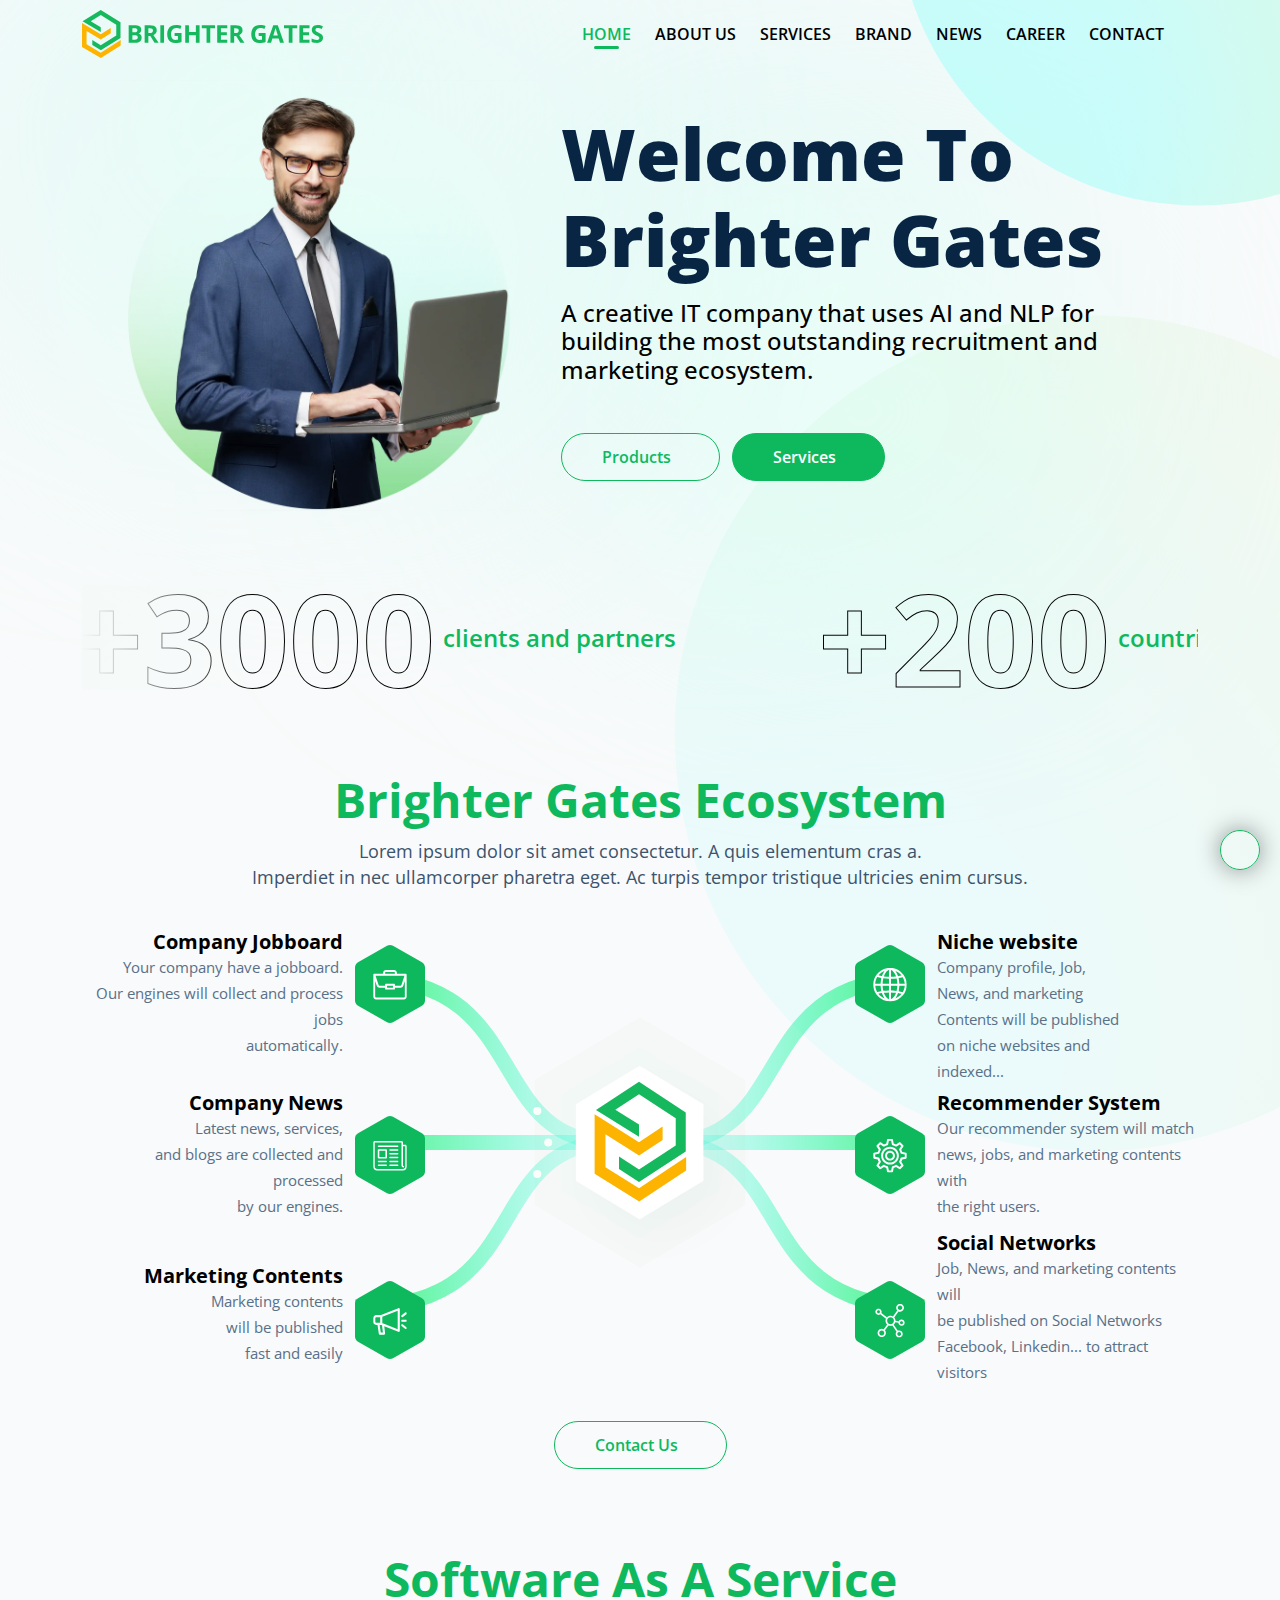
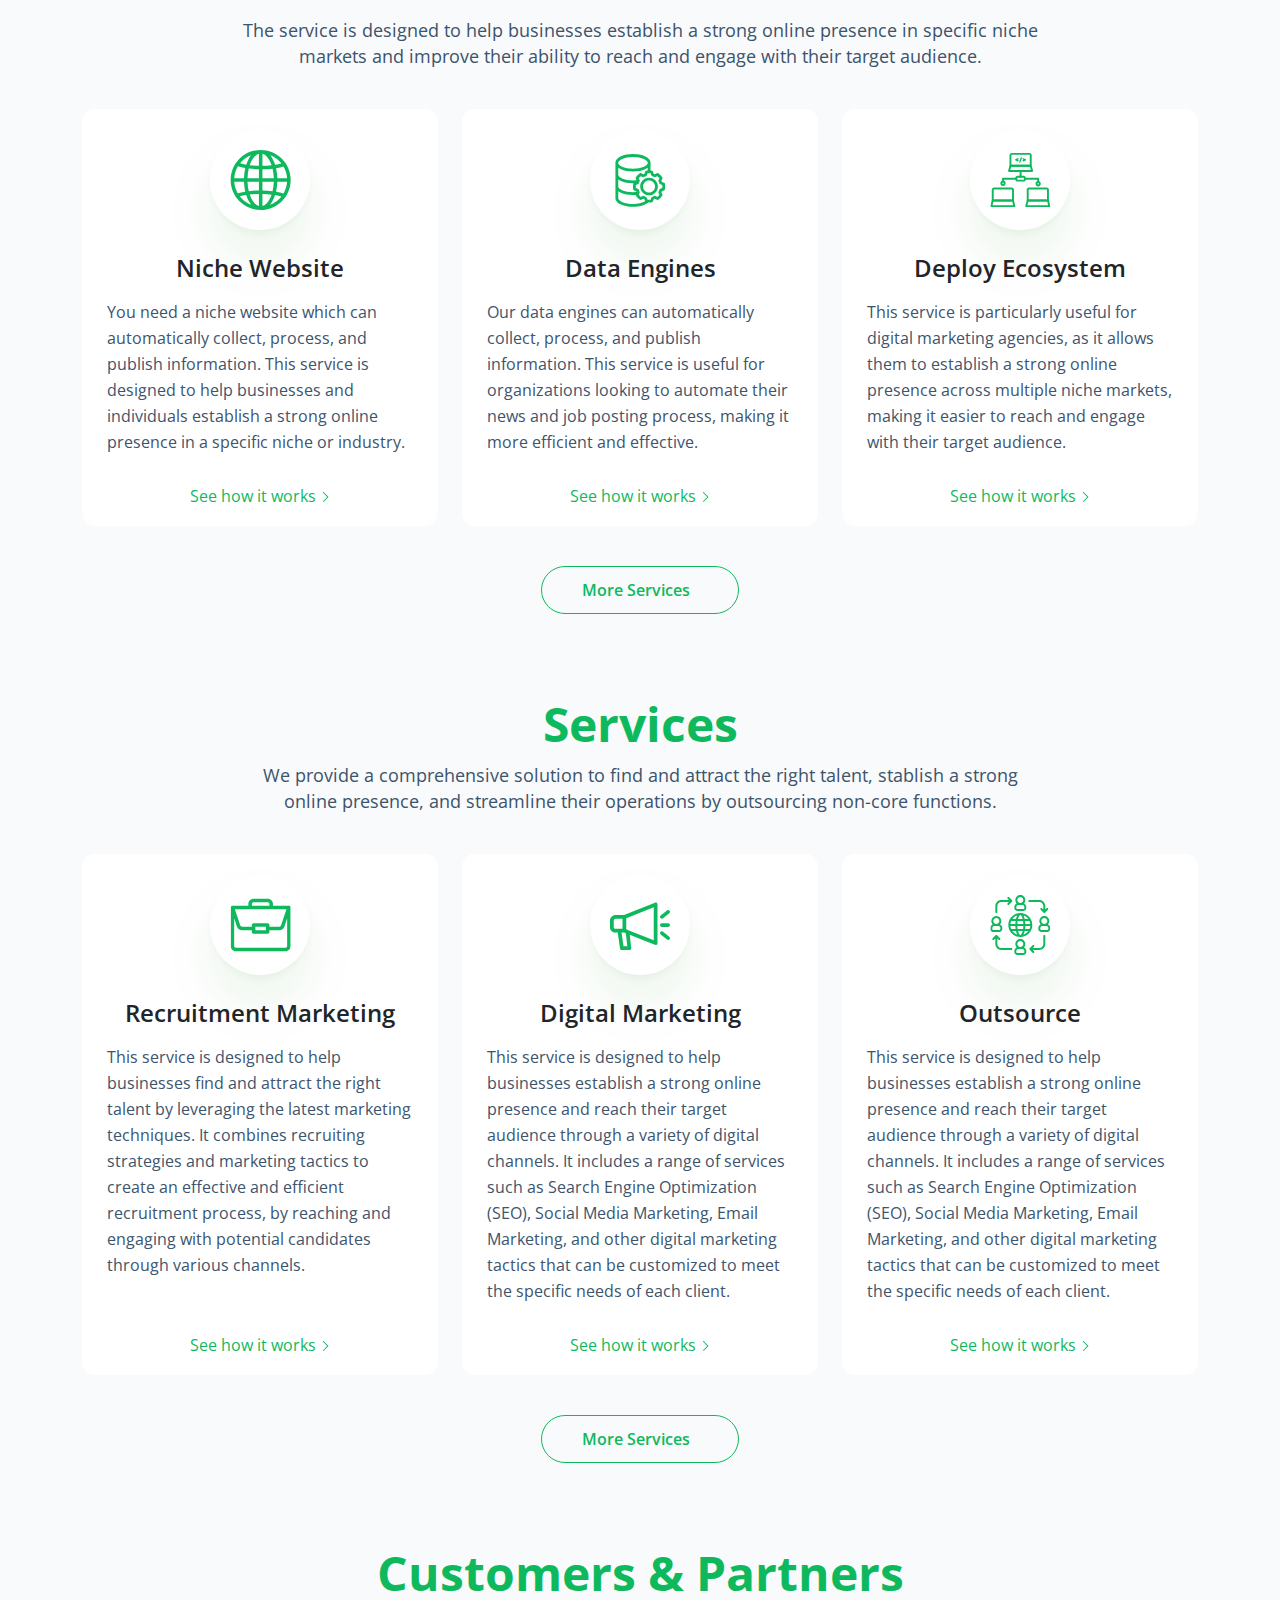
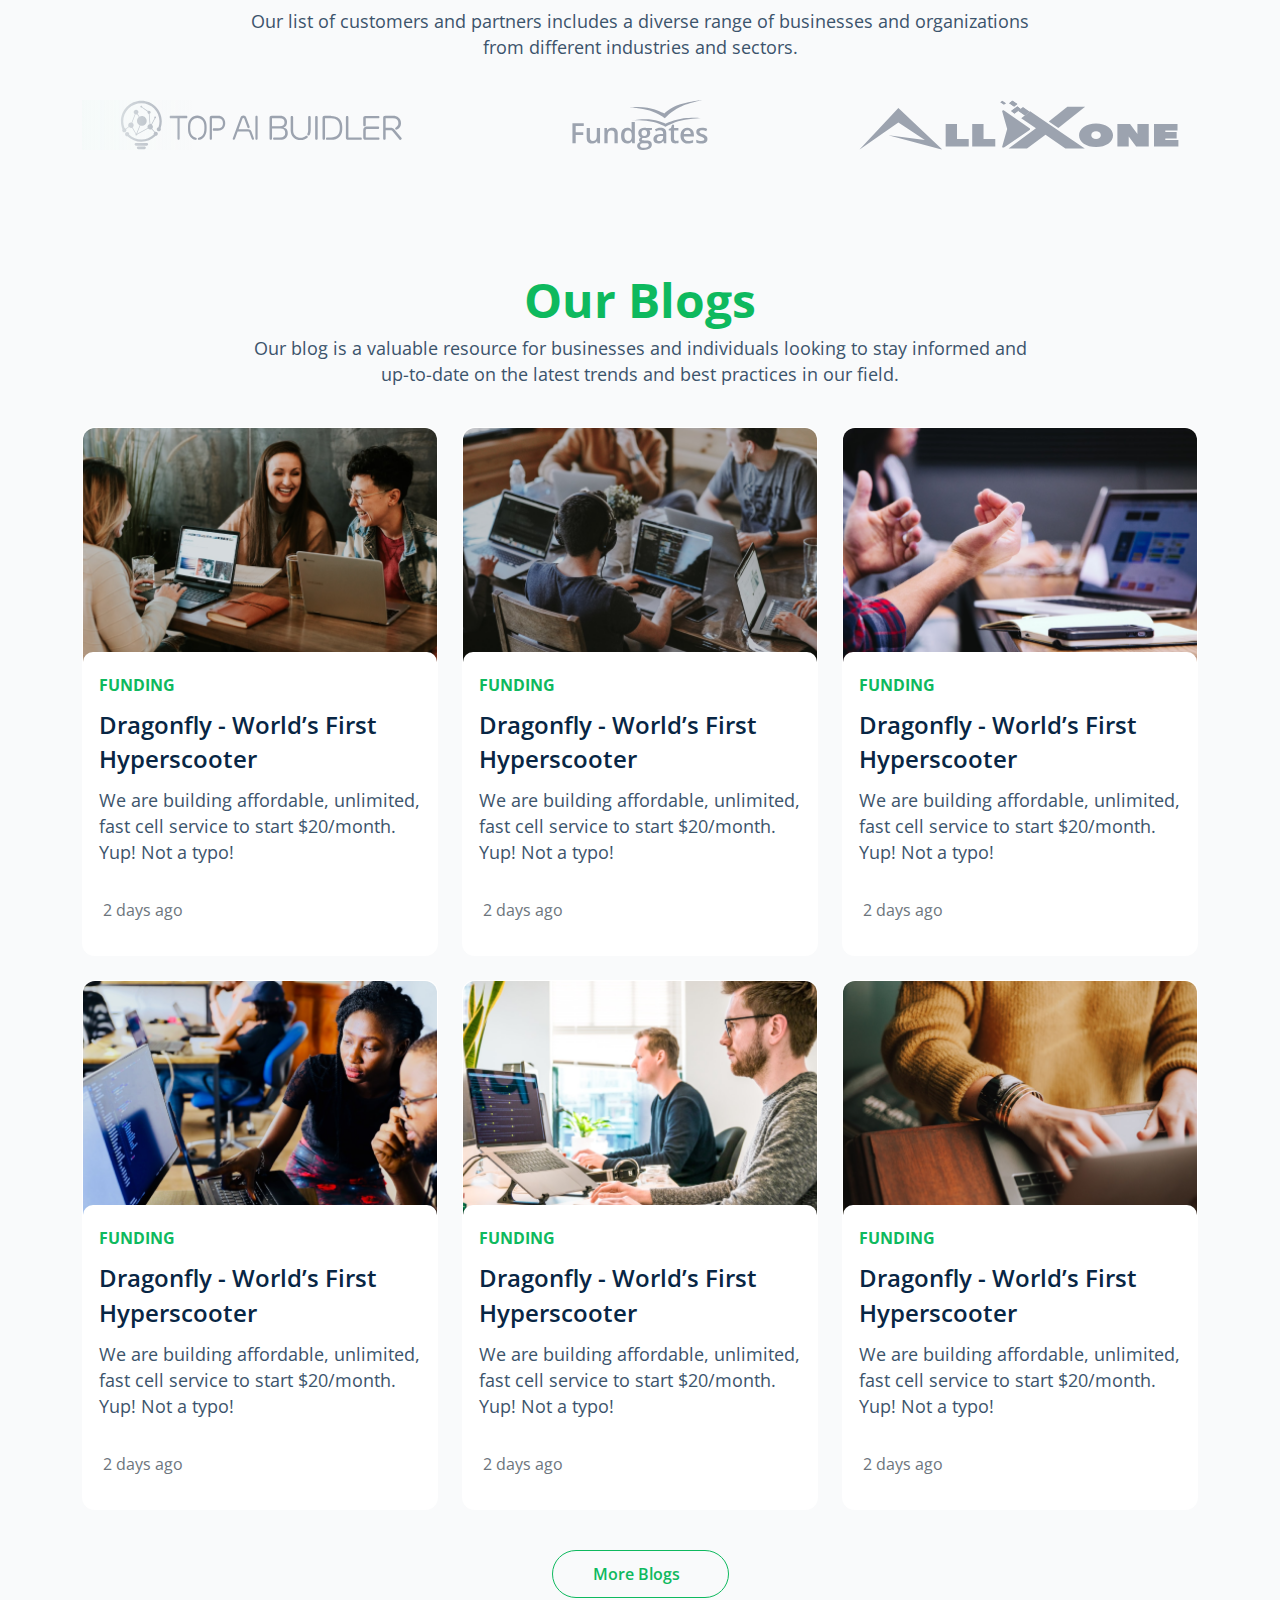
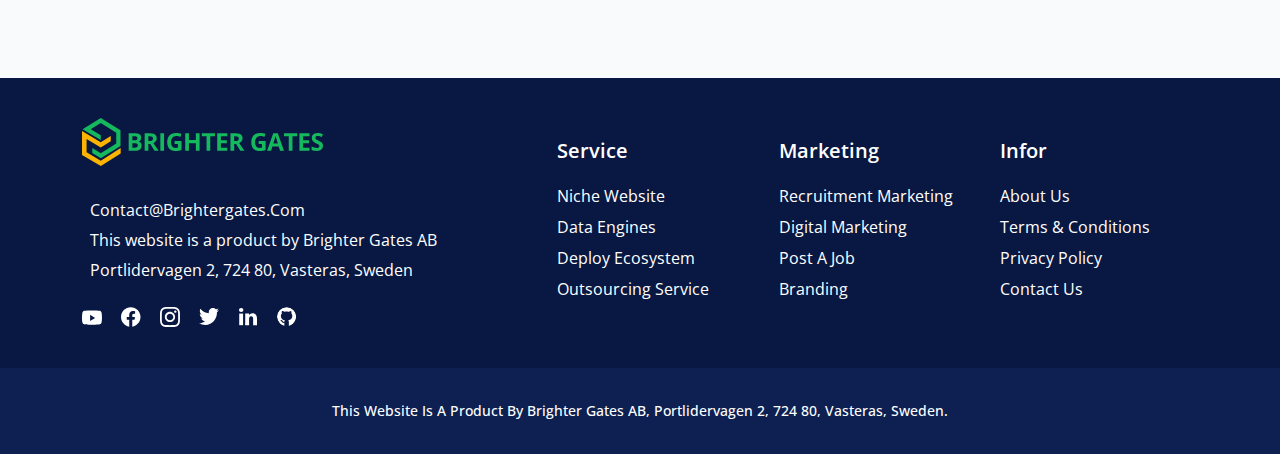
==== commit 671cdfaa: "homepage8" ====
--- a/index.html
+++ b/index.html
@@ -111,7 +111,7 @@
                 <div class="container">
                     <div class="row align-items-center ps-4 pe-4">
                         <div class="col-lg-5 col-md-5">
-                            <img width="100%" src="./assets/img/banner.png">
+                            <img width="100%" src="./assets/img/banner.webp">
                         </div>
                         <div class="col-lg-7 col-md-7 banner-img">
                             <div class="banner-search">
@@ -735,7 +735,7 @@
 
                 <div class="row">
                     <div class="col-12 col-lg-4 col-md-6 d-flex ">
-                        <div class="single-blog card border-0 mb-4 shadow-min2">
+                        <div class="single-blog card mb-4 shadow-min2">
                             <div class="job-item">
                                 <div class="card-img-top d-flex align-items-center news-img-height news-img-relative">
                                     <img src="./assets/img/blog1.png" alt="ABB"
@@ -769,7 +769,7 @@
                         </div>
                     </div>
                     <div class="col-12 col-lg-4 col-md-6 d-flex ">
-                        <div class="single-blog card border-0 mb-4 shadow-min2">
+                        <div class="single-blog card mb-4 shadow-min2">
                             <div class="job-item">
                                 <div class="card-img-top d-flex align-items-center news-img-height news-img-relative">
                                     <img src="./assets/img/blog2.png" alt="ABB"
@@ -804,7 +804,7 @@
                         </div>
                     </div>
                     <div class="col-12 col-lg-4 col-md-6 d-flex ">
-                        <div class="single-blog card border-0 mb-4 shadow-min2">
+                        <div class="single-blog card mb-4 shadow-min2">
                             <div class="job-item">
                                 <div class="card-img-top d-flex align-items-center news-img-height news-img-relative">
                                     <img src="./assets/img/blog3.png" alt="ABB" class="card-img-top news-img-obj news-img-absolute 
@@ -838,7 +838,7 @@
                         </div>
                     </div>
                     <div class="col-12 col-lg-4 col-md-6 d-flex ">
-                        <div class="single-blog card border-0 mb-4 shadow-min2">
+                        <div class="single-blog card mb-4 shadow-min2">
                             <div class="job-item">
                                 <div class="card-img-top d-flex align-items-center news-img-height news-img-relative">
                                     <img src="./assets/img/blog4.png" alt="ABB" class="card-img-top news-img-obj news-img-absolute 
@@ -872,7 +872,7 @@
                         </div>
                     </div>
                     <div class="col-12 col-lg-4 col-md-6 d-flex ">
-                        <div class="single-blog card border-0 mb-4 shadow-min2">
+                        <div class="single-blog card mb-4 shadow-min2">
                             <div class="job-item">
                                 <div class="card-img-top d-flex align-items-center news-img-height news-img-relative">
                                     <img src="./assets/img/blog5.png" alt="ABB" class="card-img-top news-img-obj news-img-absolute 
@@ -906,7 +906,7 @@
                         </div>
                     </div>
                     <div class="col-12 col-lg-4 col-md-6 d-flex ">
-                        <div class="single-blog card border-0 mb-4 shadow-min2">
+                        <div class="single-blog card mb-4 shadow-min2">
                             <div class="job-item">
                                 <div class="card-img-top d-flex align-items-center news-img-height news-img-relative">
                                     <img src="./assets/img/blog6.png" alt="ABB" class="card-img-top news-img-obj news-img-absolute 
@@ -1169,11 +1169,11 @@
                     spaceBetween: 10,
                 },
                 "@0.5": {
-                    slidesPerView: 3,
+                    slidesPerView: 2,
                     spaceBetween: 20,
                 },
                 "@1.00": {
-                    slidesPerView: 4,
+                    slidesPerView: 3,
                     spaceBetween: 20,
                 },
                 "@1.50": {
--- a/assets/css/homepage-style.css
+++ b/assets/css/homepage-style.css
@@ -412,7 +412,7 @@
   position: relative;
   display: flex;
   align-items: center;
-  width: 100vw;
+  width: 1300px;
   height: 105px;
 }
 
@@ -1708,9 +1708,9 @@
 }
 
 .single-blog {
-  transition: all 0.2s ease 0s;
   width: 100%;
   border-radius: 12px;
+  border: .5px solid #fff;
 }
 .featuredJob .card {
     border-radius: 12px;
@@ -1722,6 +1722,7 @@
 .single-blog:hover {
   /* -webkit-transform: translateY(-4px);
   transform: translateY(-4px); */
+  border: .5px solid #0EB95E;
   box-shadow: 0px 55px 36px rgba(24, 208, 65, 0.09), 0px 23.4471px 17.4297px rgba(24, 208, 65, 0.0403602), 0px 6.21926px 5.93794px rgba(24, 208, 65, 0.0142158);
 }
 
@@ -2101,6 +2102,7 @@
 }
 .carousel__slider {
   height: 150px;
+  width: 1000px;
 }
 .text-border {
   line-height: 125px;
@@ -2289,11 +2291,9 @@
   .section_50 {
     padding: 25px 0;
   }
+  
   .totalJob .text-border {
     font-size: 40px;
-  }
-  .carousel__list {
-    width: 300%;
   }
   .textPrimary {
     color: var(--bs-primary);
@@ -2367,6 +2367,12 @@
   }
   .banner-text {
     top: 25%;
+  }
+  .banner-text .ps-4 {
+    padding-left: calc(-0.5 * var(--bs-gutter-x)) !important;
+  }
+  .banner-text .pe-4 {
+    padding-right: calc(-0.5 * var(--bs-gutter-x)) !important;
   }
   .single-footer-widget {
     margin: 30px 0;
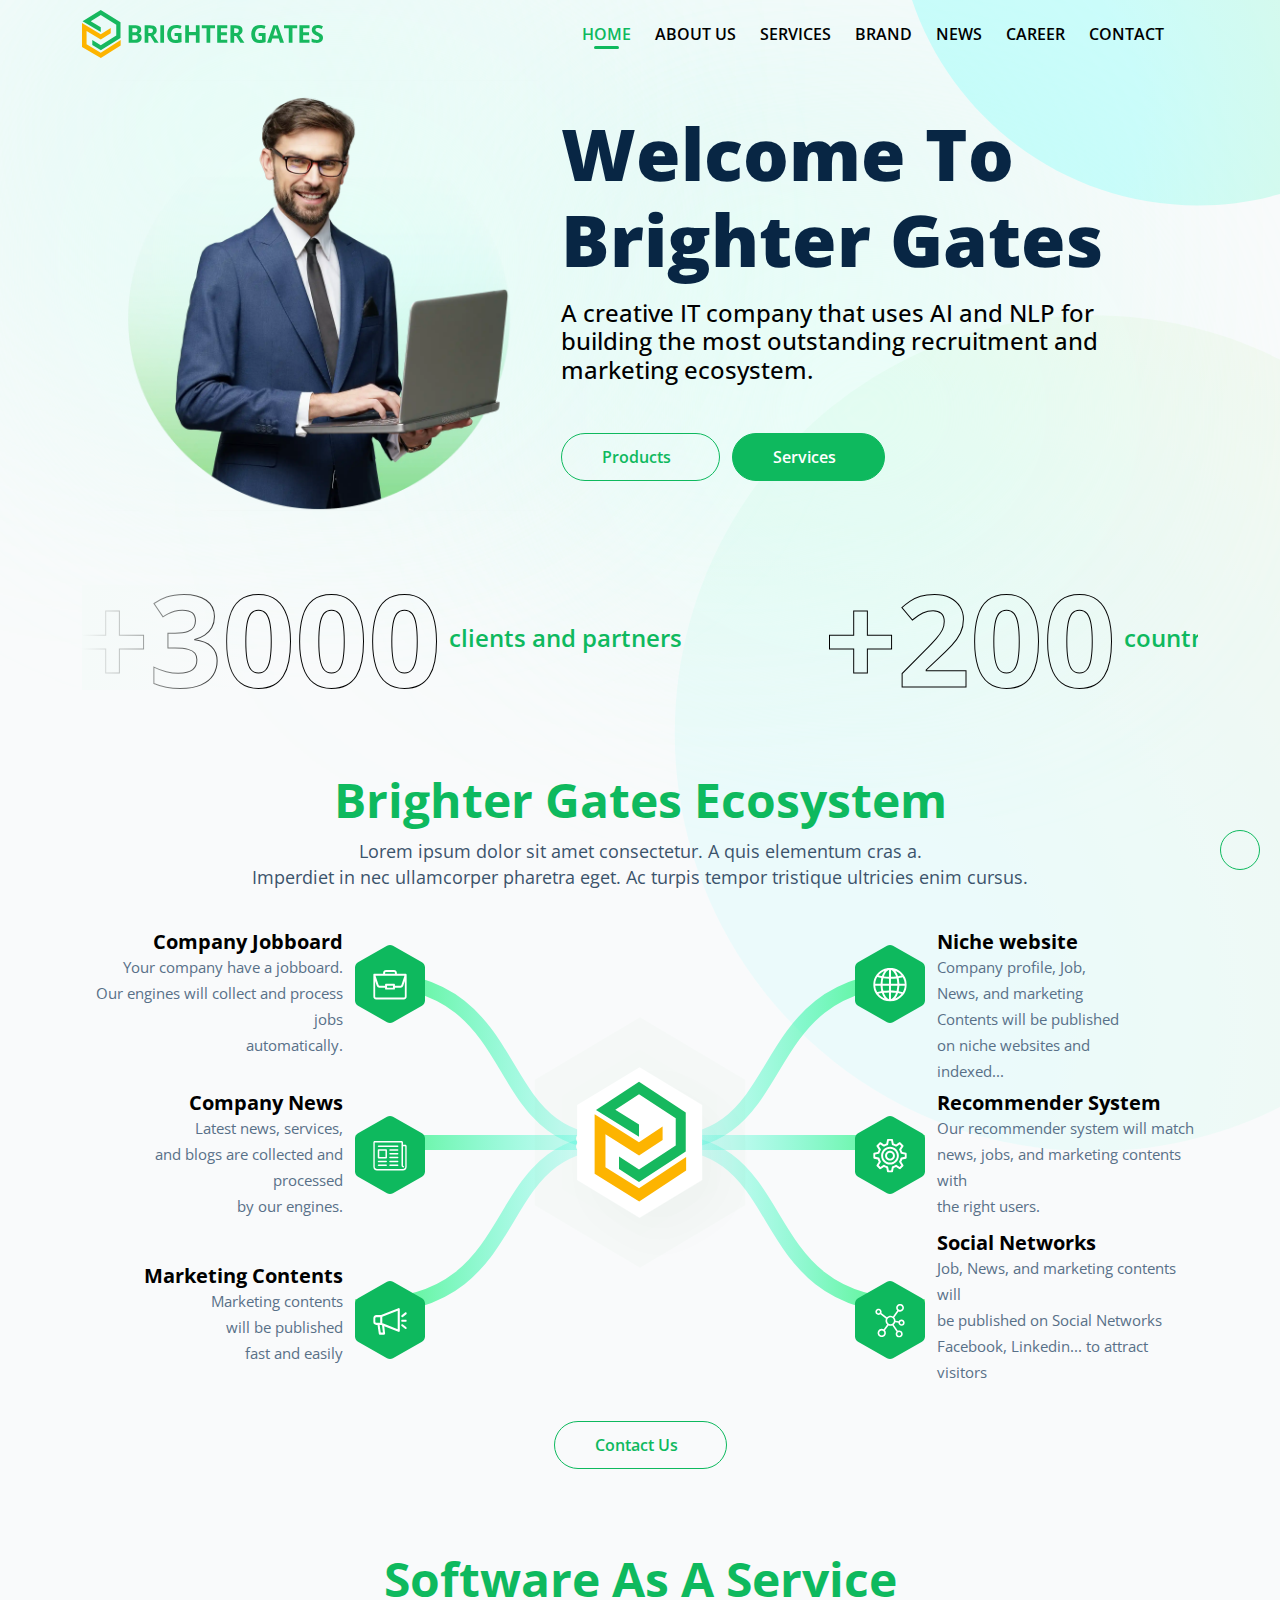
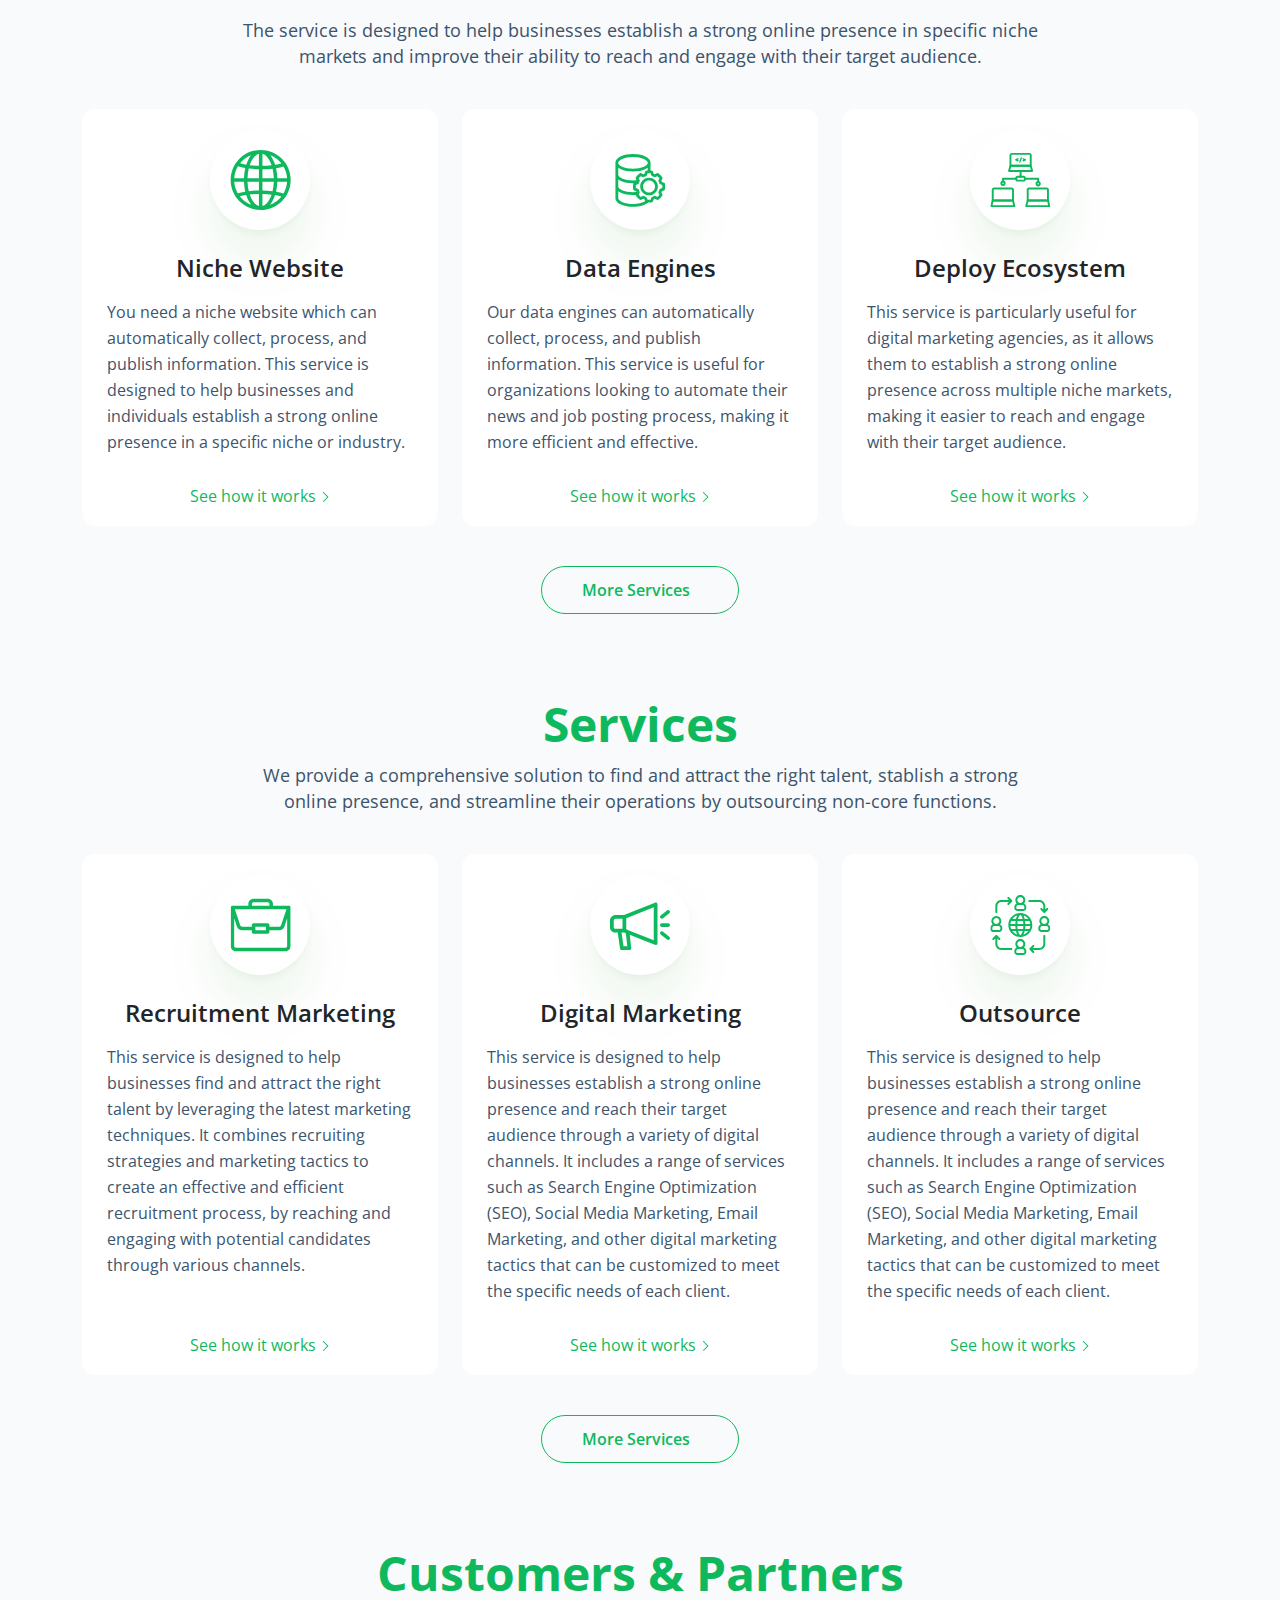
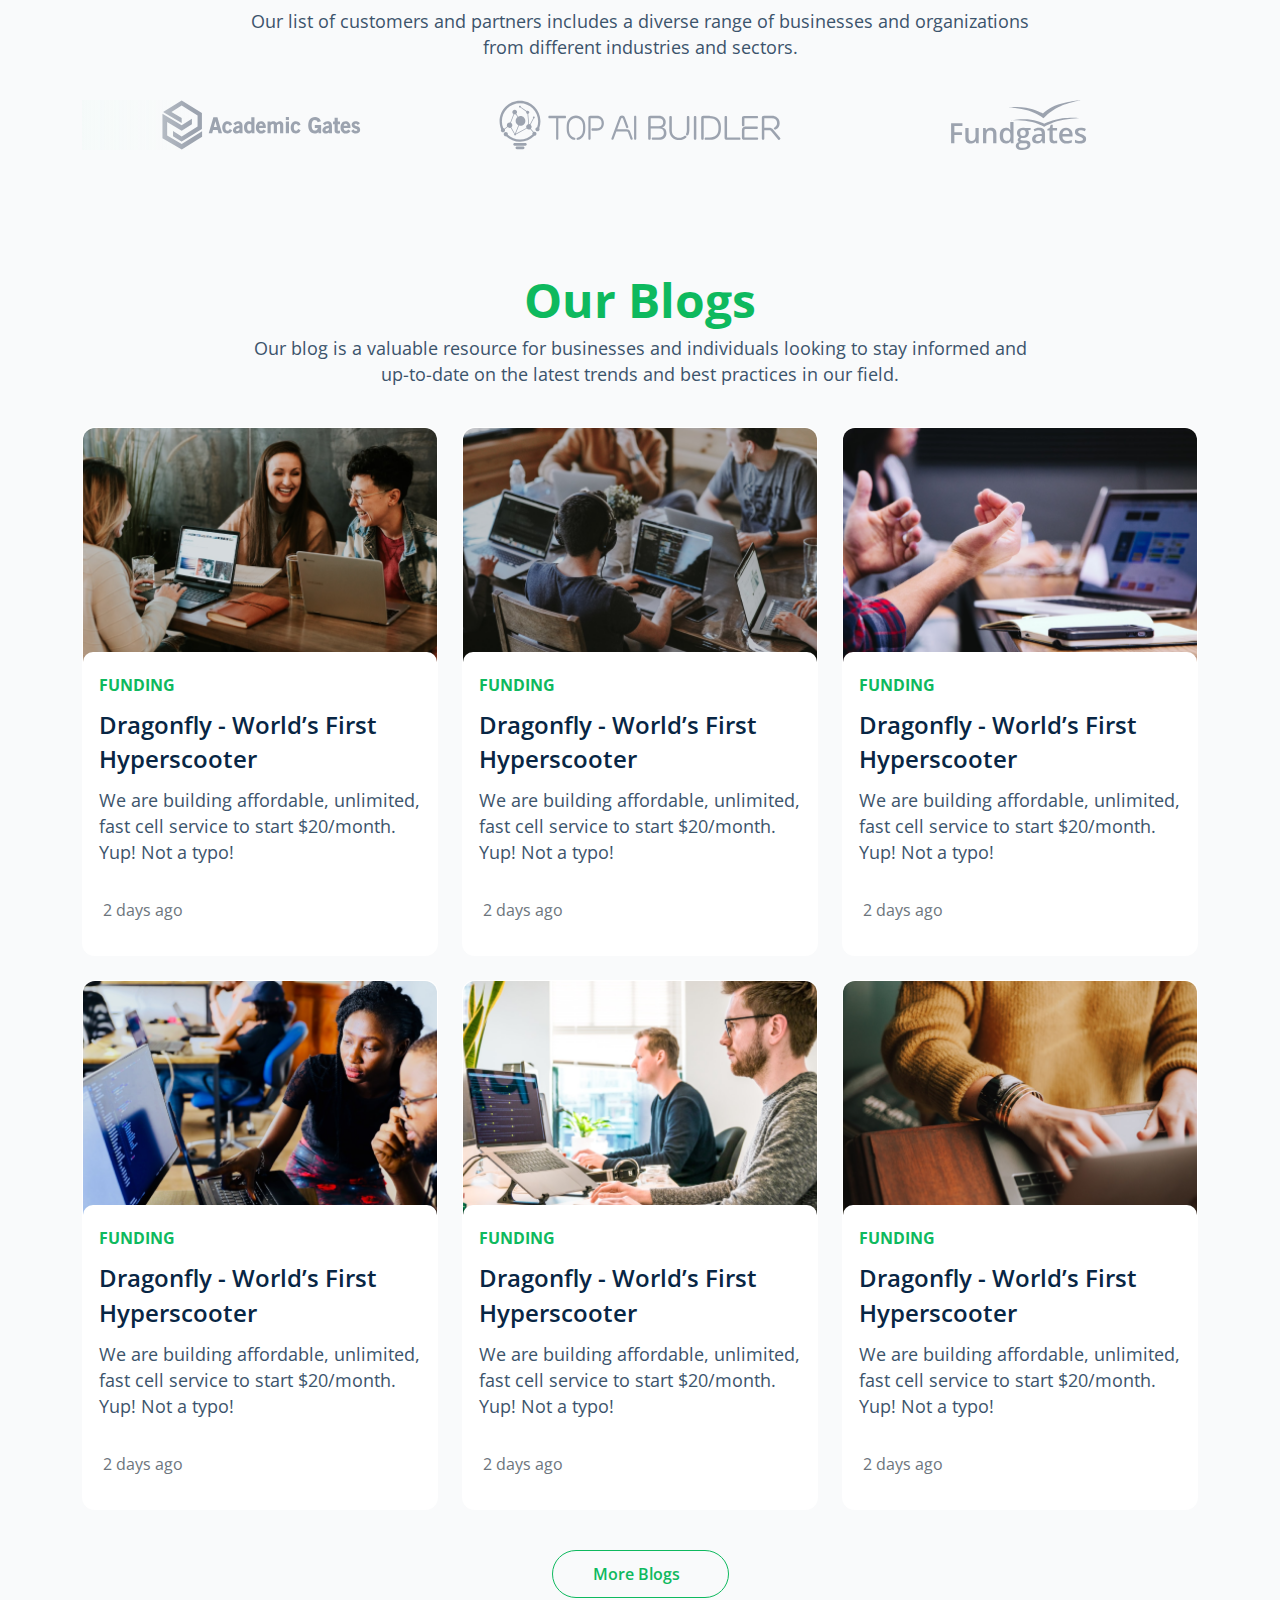
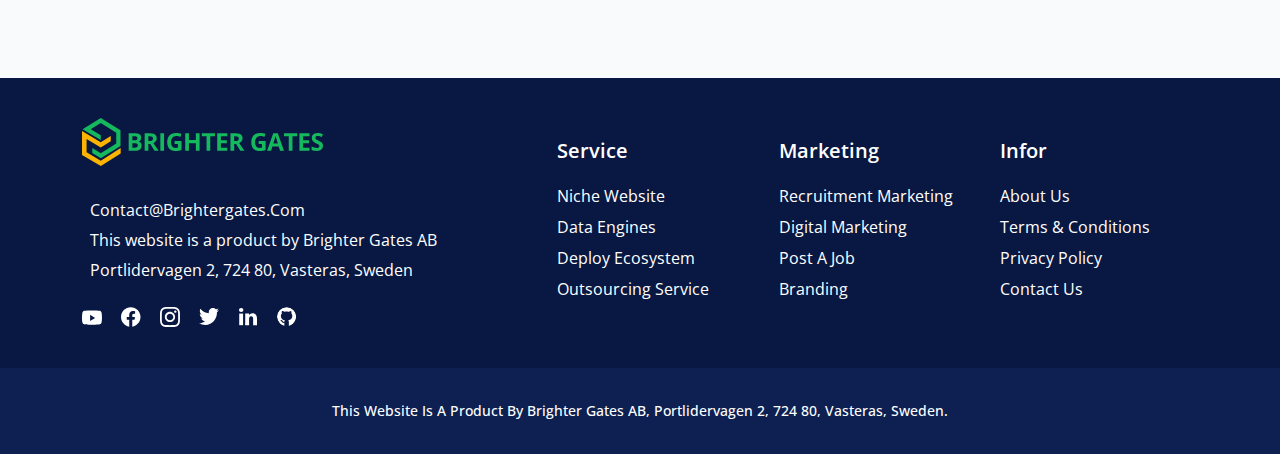
==== commit 8982a189: "hp8" ====
--- a/index.html
+++ b/index.html
@@ -705,6 +705,12 @@
                                     <a class="customers-link" href="">
                                         <img class="swipper-img-0" src="./assets/img/Resume Gates-nocolor.svg">
                                         <img class="swipper-img-1" src="./assets/img/Resume Gates.svg">
+                                    </a>
+                                </div>
+                                <div class="swiper-slide">
+                                    <a class="customers-link" href="">
+                                        <img class="swipper-img-0" src="./assets/img/Game gates-nocolor.svg">
+                                        <img class="swipper-img-1" src="./assets/img/Game gates.svg">
                                     </a>
                                 </div>
                             </div>
--- a/assets/css/homepage-style.css
+++ b/assets/css/homepage-style.css
@@ -716,7 +716,6 @@
   transition: opacity 0.4s ease 0s;
   width: 40px;
   z-index: 99999;
-  box-shadow: 0 0 25px rgba(0, 0, 0, 0.42);
 }
 
 .btntoTop.active {
@@ -2082,20 +2081,14 @@
   }
 }
 
-@media (min-width: 992px) and (max-width: 1169px) {
-  .header-right-menu ul li a,
-  .header-menu ul li a {
-    padding: 5px !important;
-  }
-  .banner-welcome form .video-banner-input {
-    width: 40%;
-  }
-  .top-job-company-image h3,
-  .single-browse-company h3 {
-    font-size: 16px;
-  }
-}
-
+@media (min-width: 992px) and (max-width: 1200px) {
+  .brighter .text p{
+    display: none;
+  }
+  .brighter-text-top, .brighter-text-bottom {
+    align-items: center;
+}
+}
 @media screen and (max-width: 992px) {
   .banner-search h4 {
     font-size: 36px;
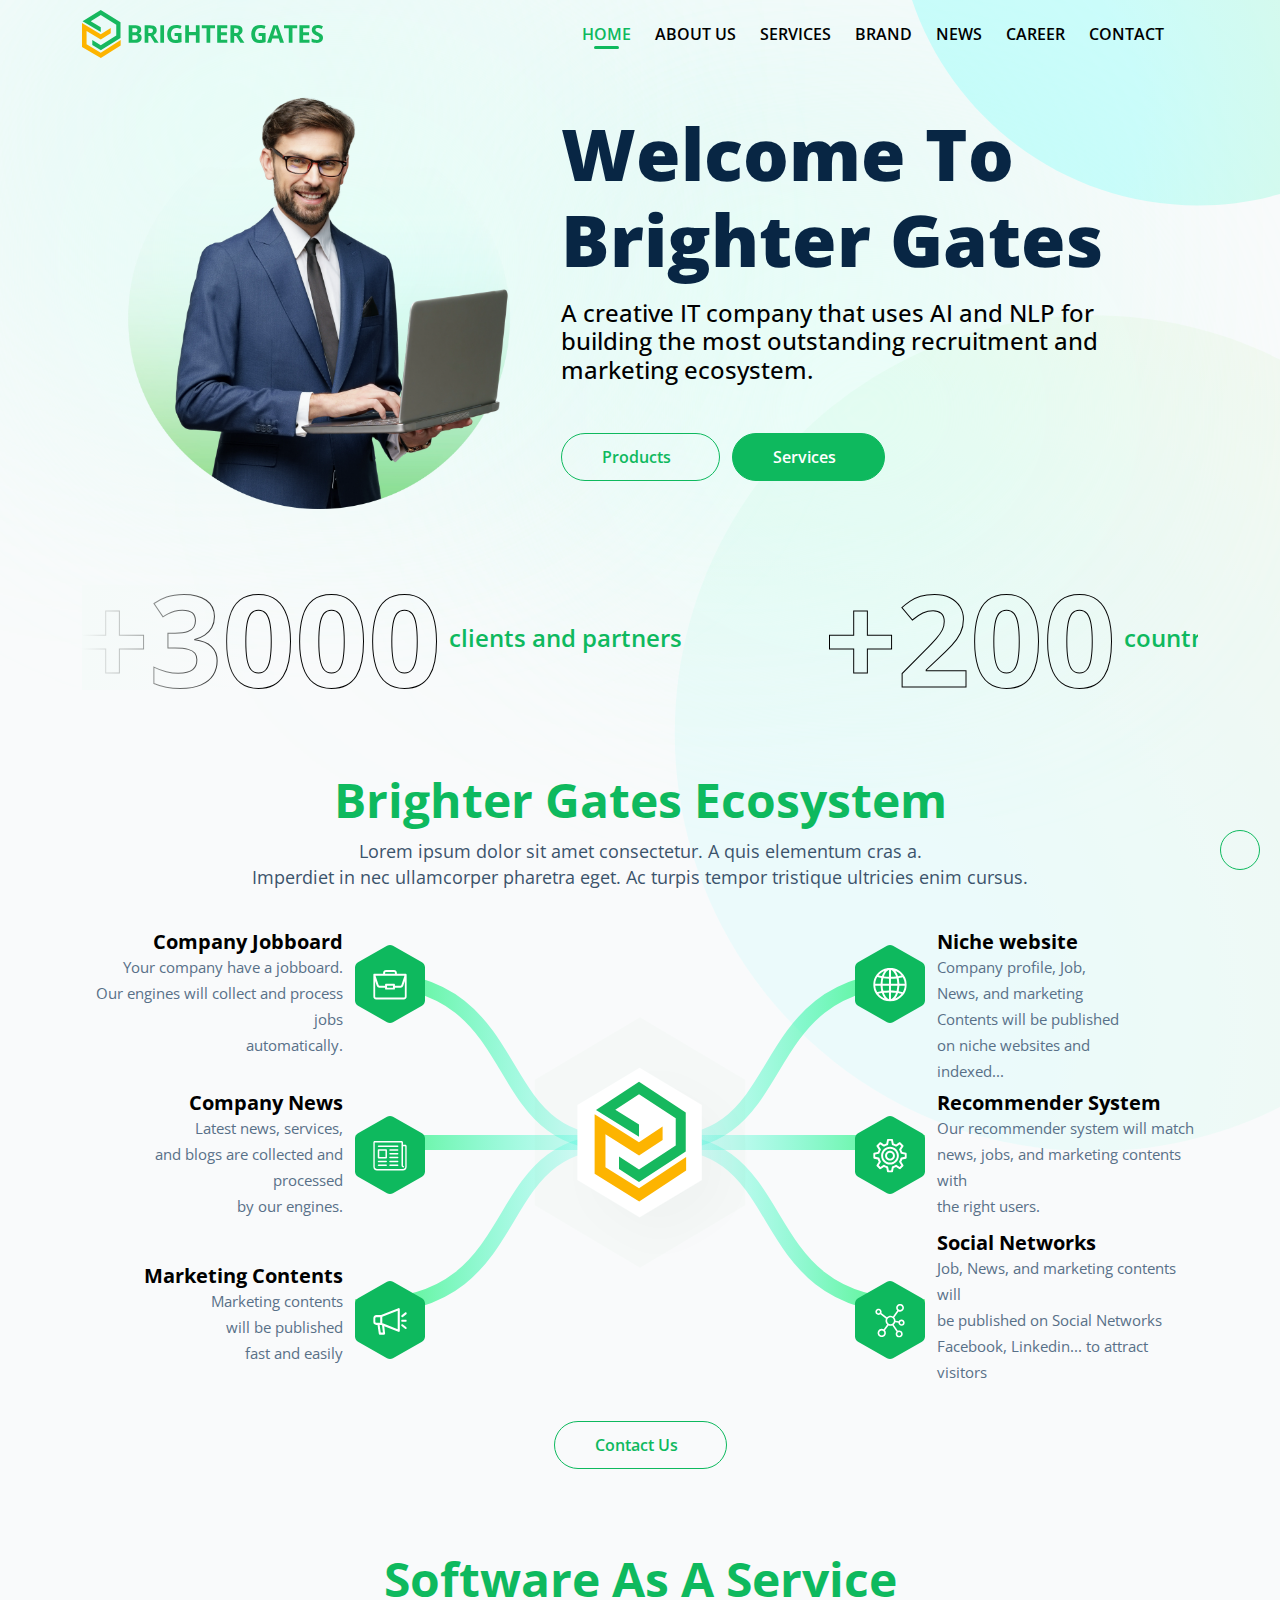
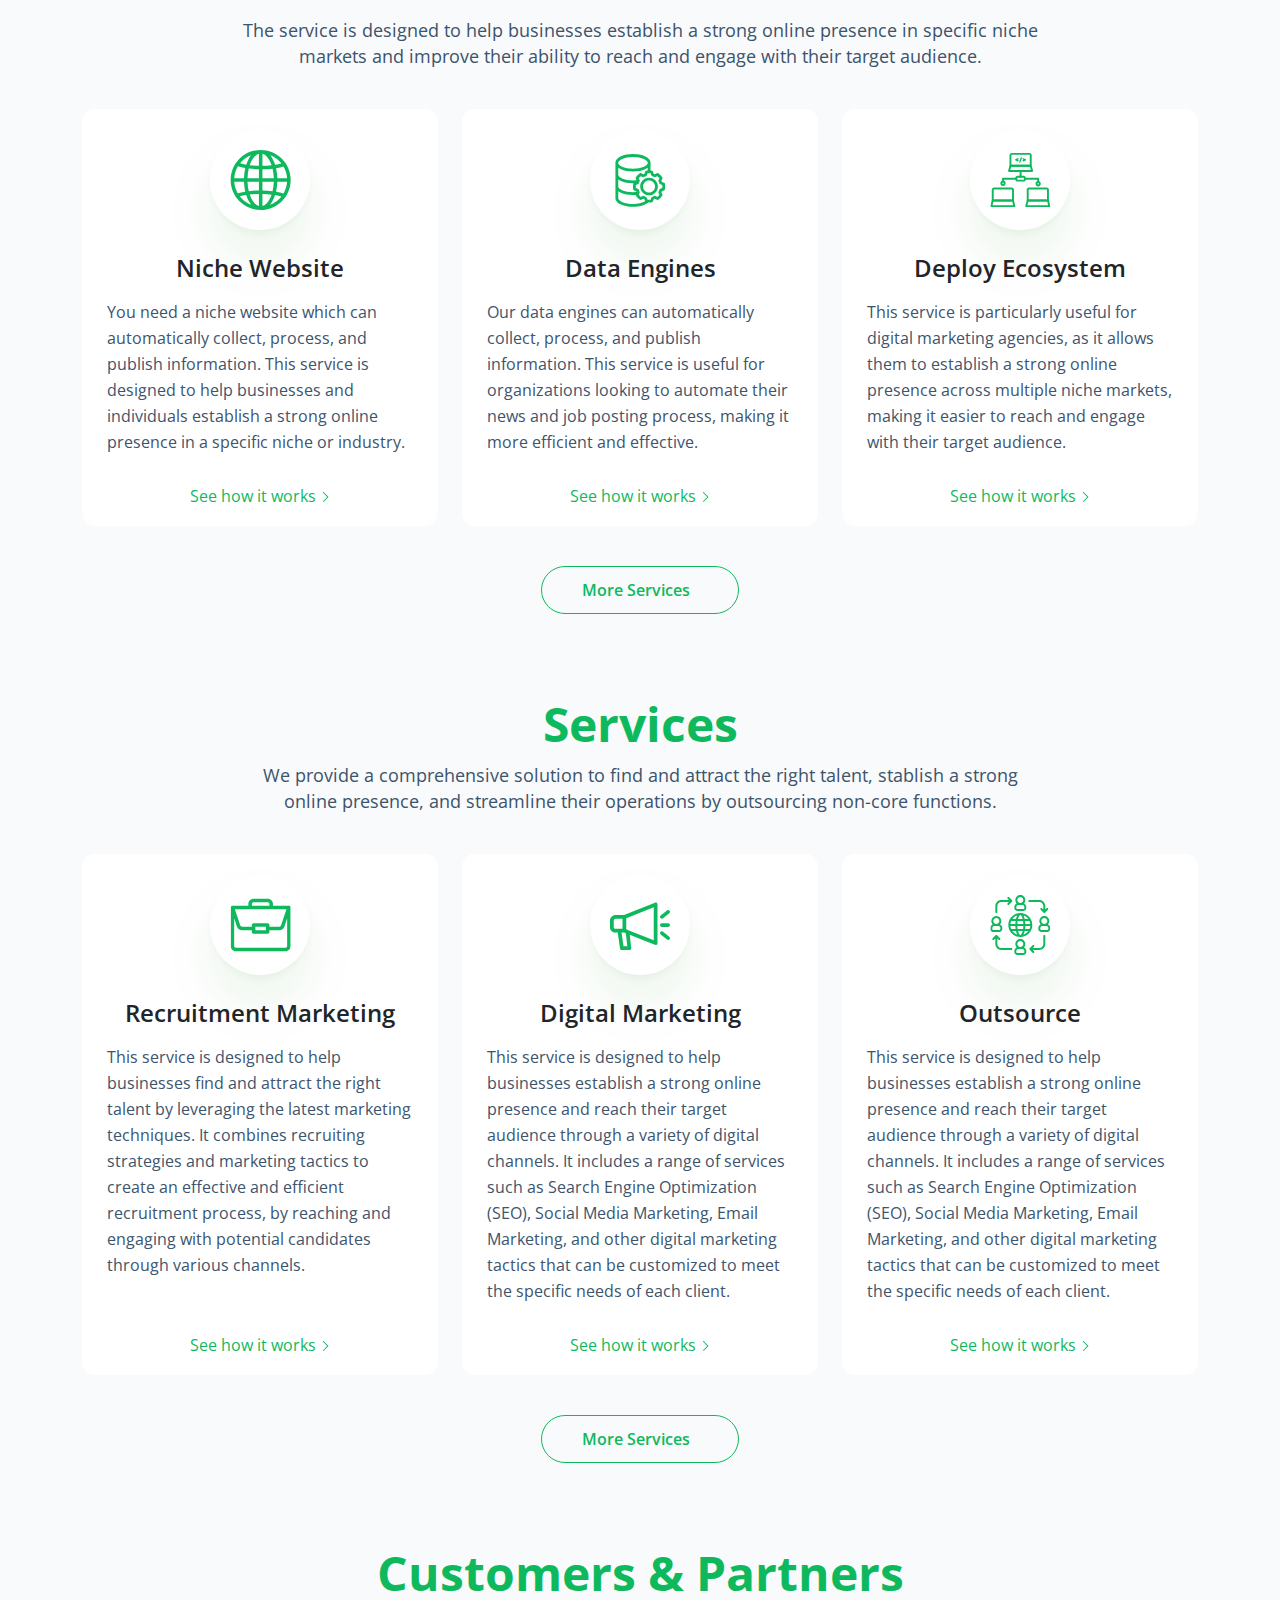
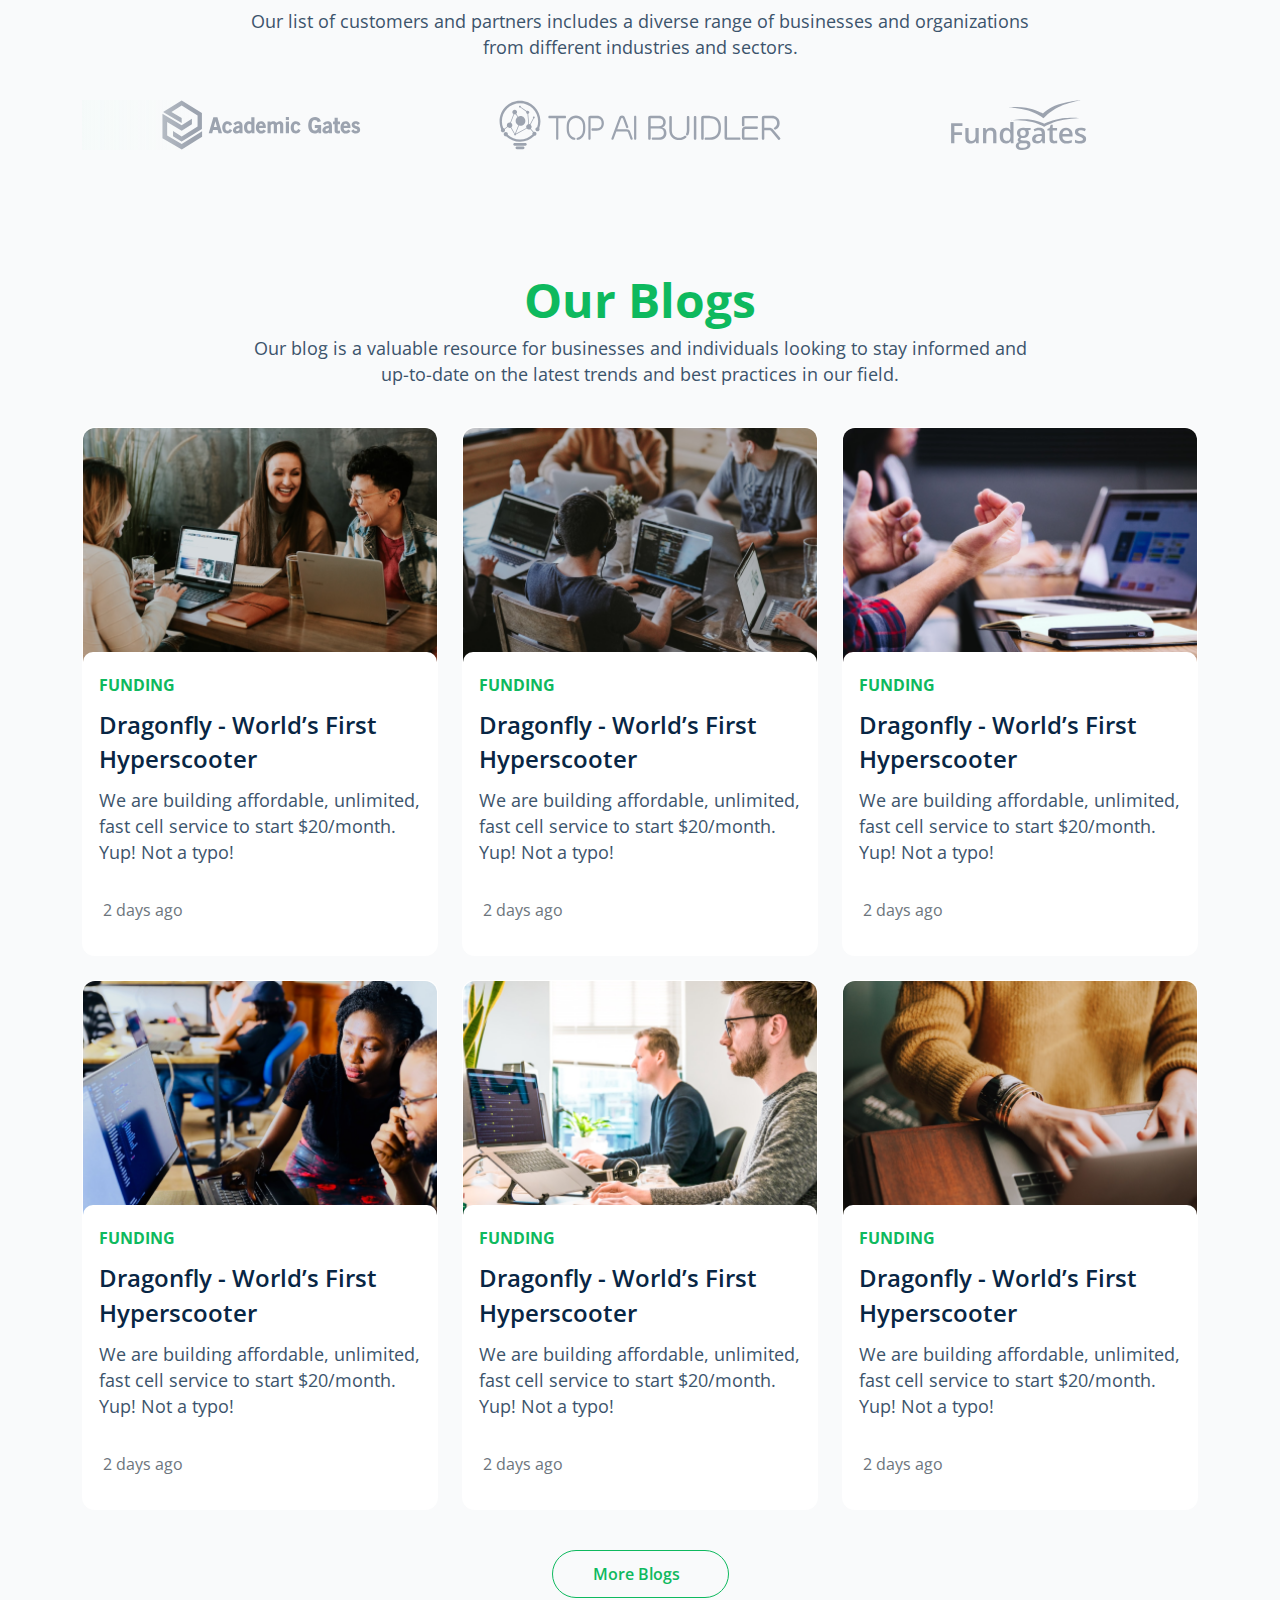
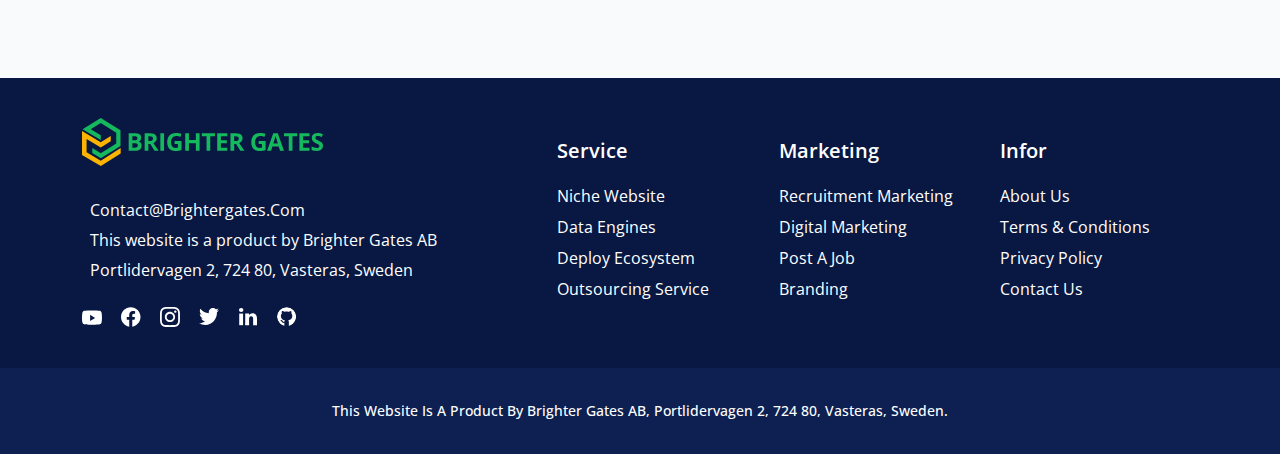
==== commit 58310777: "hp8" ====
--- a/index.html
+++ b/index.html
@@ -78,8 +78,6 @@
                                                 <li><a class="menu-services-item"
                                                         href="./services/outsourcing_services.html">Outsource</a></li>
                                             </ul>
-                                            <!-- <div class=""> -->
-                                            <!-- </div> -->
                                         </li>
                                         <li class=" has-children">
                                             <a class="has-children-link" href="./brand.html">Brand</a>
@@ -111,7 +109,7 @@
                 <div class="container">
                     <div class="row align-items-center ps-4 pe-4">
                         <div class="col-lg-5 col-md-5">
-                            <img width="100%" src="./assets/img/banner.webp">
+                            <img width="100%" src="./assets/img/banners.webp">
                         </div>
                         <div class="col-lg-7 col-md-7 banner-img">
                             <div class="banner-search">
